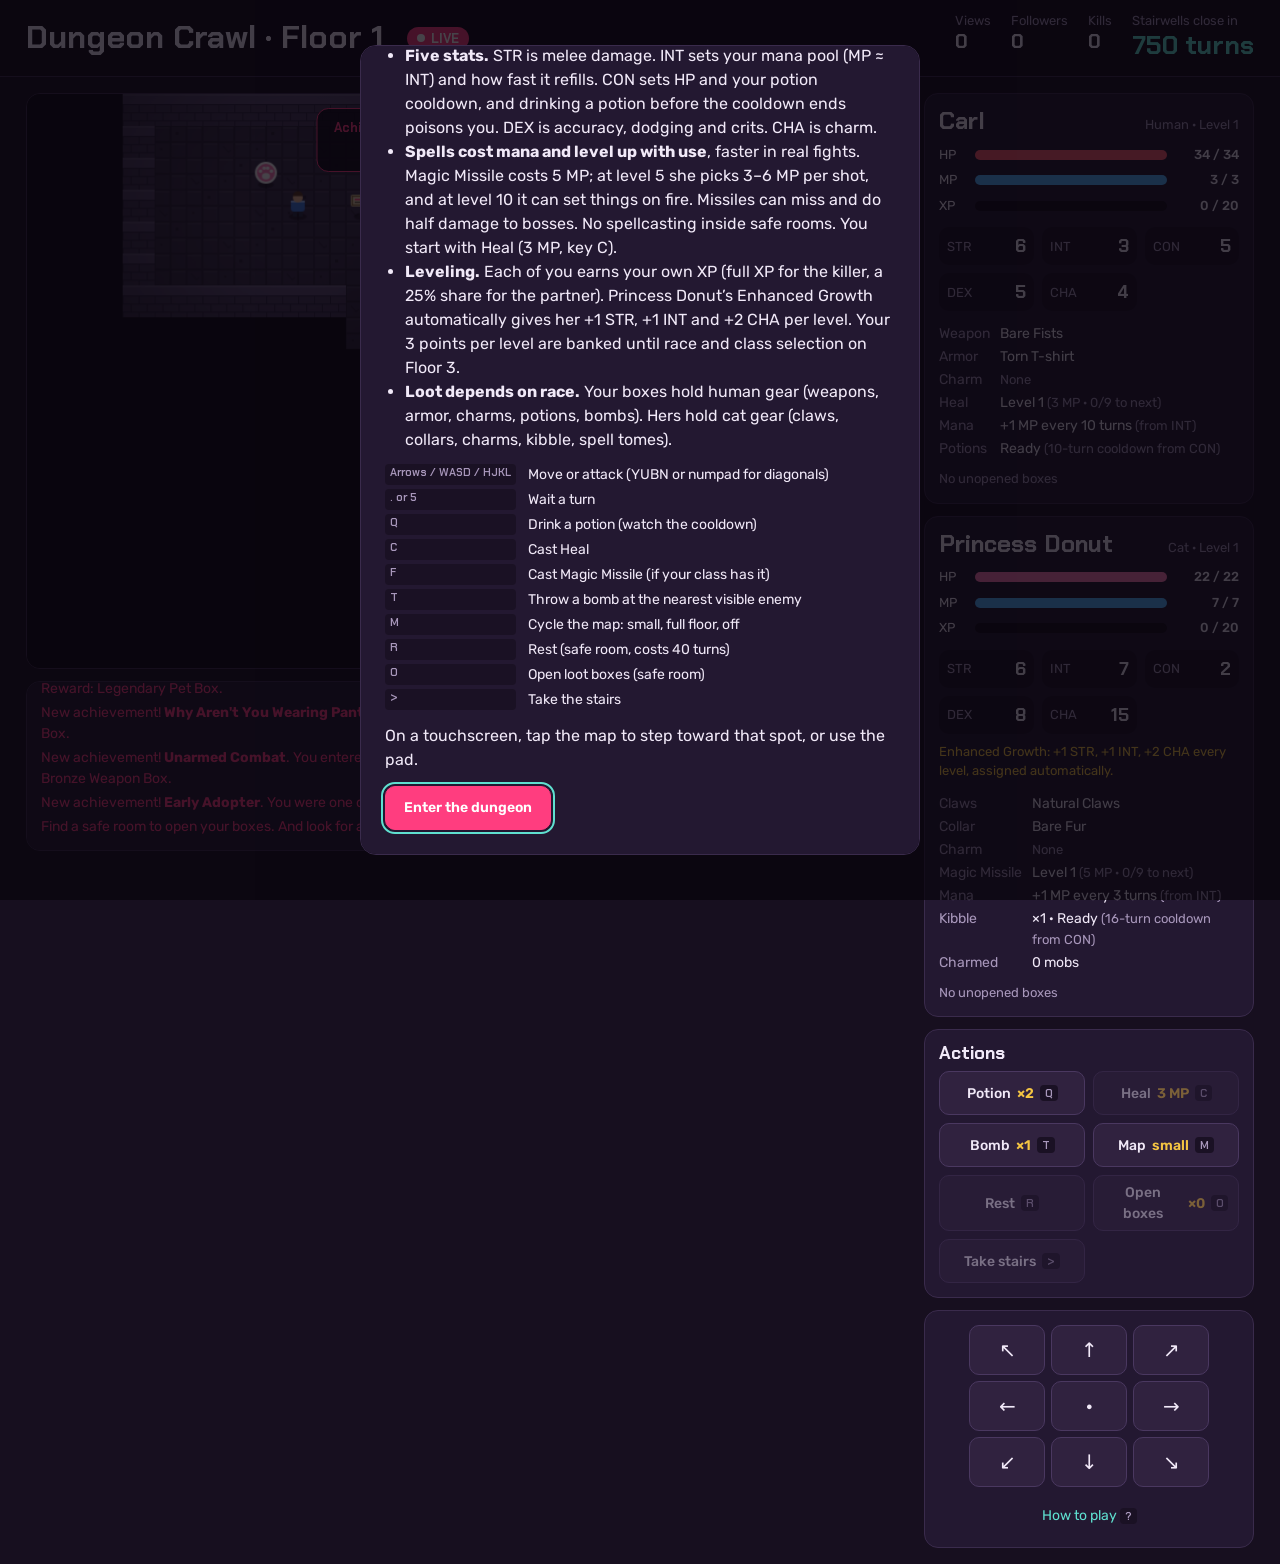
==== docs/index.html @ dbe3d98e "Dungeon crawl prototype" ====
<!DOCTYPE html>
<html lang="en">
<head>
<meta charset="utf-8">
<meta name="viewport" content="width=device-width,initial-scale=1">
<title>Dungeon Crawl Prototype</title>
<link rel="preconnect" href="https://fonts.googleapis.com">
<link href="https://fonts.googleapis.com/css2?family=Chakra+Petch:wght@500;700&family=Rubik:wght@400;500;600&display=swap" rel="stylesheet">
<style>
/* VOICE: a crude, cheerful death-game broadcast; snark up top, danger underneath
   IDEA: the screen is the show's live feed of one crawler's run
   PICTURE: the tiled dungeon map itself, torch-lit, filling the stage
   COLOUR and TYPE: deep plum stone, warm safe-room amber, cyan stairwells, hot-pink broadcast accent; Chakra Petch + Rubik
   LAYOUT: broadcast strip on top, map left with log beneath, crawler sheet right; stacks map, pad, sheet on narrow screens */
:root {
  color-scheme: dark;
  --bg: #170f1f;
  --panel: #231831;
  --line: #3a2b4c;
  --ink: #f1e9f8;
  --mute: #a897bb;
  --pink: #ff3d7f;
  --teal: #5fe0d0;
  --amber: #f5c542;
  --hp: #ff5a6e;
  --xp: #8f7bff;
  --mp: #4fb3ff;
}
:root[data-theme='light'],
:root[data-theme='dark'] {
  color-scheme: dark;
}
* {
  box-sizing: border-box;
  min-width: 0;
}
body {
  margin: 0;
  background: var(--bg);
  color: var(--ink);
  font:
    16px/1.5 Rubik,
    system-ui,
    sans-serif;
  overflow-x: clip;
}
h1,
h2,
h3 {
  font-family: 'Chakra Petch', Rubik, sans-serif;
  margin: 0;
  line-height: 1.05;
}
.top {
  display: flex;
  flex-wrap: wrap;
  align-items: center;
  gap: 12px 24px;
  padding: 14px max(2vw, 14px);
  background: #120a19;
  border-bottom: 1px solid var(--line);
}
.top h1 {
  font-size: clamp(22px, 3vw, 32px);
  font-weight: 700;
}
.live {
  display: inline-flex;
  align-items: center;
  gap: 6px;
  background: var(--pink);
  color: #fff;
  font: 700 13px 'Chakra Petch';
  padding: 3px 10px;
  border-radius: 99px;
}
.live::before {
  content: '';
  width: 8px;
  height: 8px;
  border-radius: 50%;
  background: #fff;
  animation: pulse 1.4s infinite;
}
@keyframes pulse {
  50% {
    opacity: 0.25;
  }
}
.chips {
  display: flex;
  flex-wrap: wrap;
  gap: 8px 20px;
  margin-left: auto;
  align-items: baseline;
}
.chip {
  display: flex;
  flex-direction: column;
  line-height: 1.1;
}
.chip span {
  font-size: 13px;
  color: var(--mute);
}
.chip b {
  font: 700 20px 'Chakra Petch';
  white-space: nowrap;
}
.chip.timer b {
  font-size: 26px;
  color: var(--teal);
}
.chip.timer.warn b {
  color: var(--hp);
}
.game {
  display: grid;
  grid-template-columns: minmax(0, 1fr) 330px;
  gap: 16px;
  padding: 16px max(2vw, 14px);
  max-width: 1440px;
  margin: 0 auto;
}
.stage {
  display: grid;
  gap: 12px;
  align-content: start;
}
.fig {
  position: relative;
  height: clamp(360px, 64vh, 760px);
  border-radius: 14px;
  overflow: hidden;
  border: 1px solid var(--line);
  background: #0d0912;
  touch-action: manipulation;
}
.fig canvas {
  position: absolute;
  inset: 0;
  width: 100%;
  height: 100%;
  cursor: pointer;
  -webkit-touch-callout: none;
  -webkit-user-select: none;
  user-select: none;
}
.fig.danger {
  box-shadow: 0 0 0 2px var(--hp) inset;
}
.toast {
  position: absolute;
  left: 50%;
  top: 14px;
  transform: translate(-50%, -20px);
  opacity: 0;
  pointer-events: none;
  background: rgba(18, 10, 25, 0.94);
  border: 1px solid var(--pink);
  border-radius: 12px;
  padding: 10px 16px;
  max-width: min(460px, 90%);
  text-align: center;
  transition: 0.35s;
}
.toast.show {
  opacity: 1;
  transform: translate(-50%, 0);
}
.toast small {
  display: block;
  color: var(--pink);
  font: 700 13px 'Chakra Petch';
}
.toast b {
  font: 700 18px 'Chakra Petch';
}
.tip {
  position: absolute;
  z-index: 3;
  width: min(300px, calc(100% - 16px));
  background: rgba(18, 10, 25, 0.96);
  border: 1px solid #5a4378;
  border-radius: 12px;
  padding: 12px 14px;
  pointer-events: none;
  box-shadow: 0 10px 30px rgba(0, 0, 0, 0.5);
  font-size: 14px;
}
.tip[hidden] {
  display: none;
}
.fig #mini[hidden] {
  display: none;
}
.fig #mini {
  position: absolute;
  inset: auto 10px 10px auto;
  z-index: 2;
  border: 1px solid #4a5a75;
  border-radius: 8px;
  cursor: pointer;
  background: #141821;
  box-shadow: 0 6px 20px rgba(0, 0, 0, 0.45);
  touch-action: manipulation;
}
.tip h4 {
  margin: 0;
  font: 700 18px 'Chakra Petch';
  color: var(--amber);
}
.tip h4.boss {
  color: var(--pink);
}
.tip .lvlline {
  font: 600 14px Rubik;
  margin-top: 2px;
}
.tip .role {
  font-size: 13px;
  color: #ffd0e2;
  margin-top: 3px;
}
.tip .meta {
  color: var(--mute);
  font-size: 13px;
  margin: 2px 0 8px;
}
.lt {
  font-size: 11px;
  font-weight: 600;
  padding: 1px 6px;
  border-radius: 99px;
  margin-left: 4px;
  white-space: nowrap;
}
.lt.hard {
  background: #ff5a6e;
  color: #200;
}
.lt.tough {
  background: #f5c542;
  color: #2a1a00;
}
.lt.easy {
  background: #3a2b4c;
  color: var(--mute);
}
.tip .tstats {
  display: grid;
  grid-template-columns: repeat(3, minmax(0, 1fr));
  gap: 4px 10px;
  margin-bottom: 8px;
}
.tip .tstats span {
  display: block;
  color: var(--mute);
  font-size: 12px;
}
.tip .tstats b {
  font: 700 15px 'Chakra Petch';
  white-space: nowrap;
}
.tip p {
  margin: 0 0 6px;
  font-style: italic;
  line-height: 1.4;
}
.tip .ttip {
  font-style: normal;
  color: var(--teal);
  margin: 0;
}
#log {
  height: 170px;
  overflow-y: auto;
  background: var(--panel);
  border: 1px solid var(--line);
  border-radius: 14px;
  padding: 10px 14px;
  font-size: 14px;
}
#log p {
  margin: 0 0 3px;
}
#log .ai {
  color: var(--pink);
}
#log .pet {
  color: #ffa5d0;
}
#log .guide {
  color: var(--teal);
}
#log .bad {
  color: #ff8a98;
}
#log .kill {
  color: var(--amber);
}
#log .dim {
  color: var(--mute);
}
.panel {
  display: flex;
  flex-direction: column;
  gap: 12px;
}
.card {
  background: var(--panel);
  border: 1px solid var(--line);
  border-radius: 14px;
  padding: 14px;
}
.row {
  display: flex;
  justify-content: space-between;
  align-items: baseline;
  gap: 8px;
  margin-bottom: 10px;
}
.card h2 {
  font-size: 24px;
}
.card h3 {
  font-size: 18px;
  margin-bottom: 8px;
}
.row h3 {
  margin: 0;
}
.lvl,
.tag {
  font-size: 13px;
  color: var(--mute);
}
.meter {
  display: grid;
  grid-template-columns: 28px minmax(0, 1fr) 64px;
  align-items: center;
  gap: 8px;
  font-size: 13px;
  margin: 6px 0;
}
.meter b {
  text-align: right;
  font-weight: 500;
  white-space: nowrap;
}
.bar {
  height: 10px;
  background: #120b18;
  border-radius: 6px;
  overflow: hidden;
}
.bar i {
  display: block;
  height: 100%;
  transition: width 0.25s;
}
.stats {
  display: grid;
  grid-template-columns: repeat(3, minmax(0, 1fr));
  gap: 8px;
  margin-top: 12px;
}
.stats div {
  background: #1a1124;
  border-radius: 10px;
  padding: 7px 8px;
  display: flex;
  align-items: center;
  gap: 4px;
  justify-content: space-between;
}
.status {
  font-size: 12px;
  font-weight: 600;
  padding: 1px 7px;
  border-radius: 99px;
  margin-left: 6px;
}
.status.psn {
  background: #9be15d;
  color: #132;
}
.status.ko {
  background: #ff5a6e;
  color: #200;
}
.stats.four {
  grid-template-columns: repeat(2, minmax(0, 1fr));
}
.stats span {
  font-size: 13px;
  color: var(--mute);
}
.stats small {
  color: var(--teal);
  font-size: 12px;
}
.stats b {
  font: 700 18px 'Chakra Petch';
}
.plus {
  width: 28px;
  height: 28px;
  border-radius: 8px;
  border: 0;
  background: var(--amber);
  color: #2a1a00;
  font-weight: 700;
  cursor: pointer;
}
.plus[hidden] {
  display: none;
}
.pts {
  margin: 8px 0 0;
  font-size: 13px;
  color: var(--amber);
  min-height: 0;
}
.pts:empty {
  display: none;
}
.gear {
  display: grid;
  grid-template-columns: auto minmax(0, 1fr);
  gap: 2px 10px;
  margin: 12px 0 0;
  font-size: 14px;
}
.gear dt {
  color: var(--mute);
}
.gear dd {
  margin: 0;
}
.acts {
  display: grid;
  grid-template-columns: 1fr 1fr;
  gap: 8px;
}
button {
  font: inherit;
  color: inherit;
}
.acts button,
.pad button,
.mbtn {
  min-height: 44px;
  border-radius: 10px;
  border: 1px solid #4a3860;
  background: #30223f;
  cursor: pointer;
  font-weight: 500;
  font-size: 14px;
  padding: 6px 10px;
  display: flex;
  align-items: center;
  justify-content: center;
  gap: 6px;
  text-align: center;
}
.acts button:hover:not(:disabled),
.pad button:hover {
  background: #3d2c50;
}
.acts button:disabled {
  opacity: 0.42;
  cursor: default;
}
.acts button[hidden] {
  display: none;
}
.acts em {
  font-style: normal;
  color: var(--amber);
  font-weight: 600;
}
kbd {
  font: 600 11px 'Chakra Petch';
  background: #1a1124;
  border-radius: 4px;
  padding: 1px 5px;
  color: var(--mute);
}
button:focus-visible {
  outline: 2px solid var(--teal);
  outline-offset: 2px;
}
.boxes {
  display: flex;
  flex-wrap: wrap;
  gap: 6px;
  margin-top: 10px;
}
.boxes span {
  font-size: 13px;
  padding: 2px 9px;
  border-radius: 99px;
  color: #1a0f00;
  font-weight: 600;
}
.boxes .none {
  color: var(--mute);
  background: none;
  padding: 0;
  font-weight: 400;
}
.pad {
  display: grid;
  grid-template-columns: repeat(3, minmax(0, 1fr));
  gap: 6px;
  max-width: 240px;
  margin: 0 auto;
}
.pad button {
  font-size: 20px;
  min-height: 50px;
}
.linkbtn {
  display: block;
  margin: 10px auto 0;
  background: none;
  border: 0;
  color: var(--teal);
  cursor: pointer;
  min-height: 36px;
  font-size: 14px;
}
.modal {
  position: fixed;
  inset: 0;
  background: rgba(8, 4, 12, 0.75);
  display: grid;
  place-items: center;
  padding: 16px;
  z-index: 10;
}
.modal[hidden] {
  display: none;
}
.mcard {
  background: var(--panel);
  border: 1px solid var(--line);
  border-radius: 16px;
  padding: 24px;
  max-width: 560px;
  width: 100%;
  max-height: 90vh;
  overflow-y: auto;
}
.mcard h2 {
  font-size: clamp(26px, 4vw, 36px);
  margin-bottom: 10px;
  text-wrap: balance;
}
.mcard p {
  margin: 0 0 10px;
}
.mcard ul {
  margin: 0 0 12px;
  padding-left: 20px;
}
.mcard .sub {
  color: var(--pink);
  font: 700 14px 'Chakra Petch';
  margin-bottom: 4px;
}
.keys {
  display: grid;
  grid-template-columns: auto minmax(0, 1fr);
  gap: 4px 12px;
  font-size: 14px;
  margin: 8px 0 14px;
}
.mbtns {
  display: flex;
  gap: 10px;
  flex-wrap: wrap;
  margin-top: 14px;
}
.vs {
  display: flex;
  flex-wrap: wrap;
  align-items: center;
  gap: 8px;
  margin: 10px 0;
}
.vs em {
  font: 700 20px 'Chakra Petch';
  color: var(--pink);
  font-style: normal;
  padding: 0 4px;
}
.pcard {
  background: #1a1124;
  border: 1px solid var(--line);
  border-radius: 10px;
  padding: 8px 12px;
  display: flex;
  flex-direction: column;
  min-width: 110px;
}
.pcard span {
  font-size: 13px;
  color: var(--mute);
}
.pcard.boss {
  border-color: var(--pink);
}
.pcard.boss b {
  color: var(--pink);
}
.aidesc {
  font-style: italic;
  border-left: 3px solid var(--pink);
  padding-left: 10px;
}
.stars {
  font-size: 16px;
  letter-spacing: 1px;
}
.stars i {
  font-style: normal;
}
.mcard.wide {
  max-width: 780px;
}
.opts {
  display: grid;
  grid-template-columns: repeat(auto-fill, minmax(220px, 1fr));
  gap: 10px;
  margin: 14px 0 4px;
}
.opt {
  display: flex;
  flex-direction: column;
  gap: 4px;
  text-align: left;
  background: #1a1124;
  border: 1px solid var(--line);
  border-radius: 12px;
  padding: 12px 14px;
  cursor: pointer;
  min-height: 44px;
}
.opt:hover:not(:disabled),
.opt:focus-visible {
  border-color: var(--pink);
}
.opt:disabled {
  opacity: 0.45;
  cursor: not-allowed;
}
.opt b {
  font: 700 17px 'Chakra Petch';
}
.opt .osub {
  font-size: 12px;
  color: var(--teal);
}
.opt .d {
  font-size: 14px;
  line-height: 1.4;
}
.opt em {
  font-size: 12px;
  color: var(--amber);
  font-style: normal;
}
.mbtn.primary {
  background: var(--pink);
  border-color: var(--pink);
  color: #fff;
  font-weight: 600;
  padding: 8px 18px;
}
@media (max-width: 900px) {
  .game {
    grid-template-columns: minmax(0, 1fr);
  }
  .padcard {
    order: -1;
  }
  .fig {
    height: clamp(320px, 58vh, 600px);
  }
  #log {
    height: 130px;
  }
}
@media (prefers-reduced-motion: reduce) {
  .live::before {
    animation: none;
  }
  .toast,
  .bar i {
    transition: none;
  }
}

</style>
</head>
<body>
<header class="top">
  <h1 id="title">Dungeon Crawl · Floor 1</h1>
  <span class="live">LIVE</span>
  <div class="chips">
    <div class="chip"><span>Views</span><b id="views">0</b></div>
    <div class="chip"><span>Followers</span><b id="fols">0</b></div>
    <div class="chip"><span>Kills</span><b id="kills">0</b></div>
    <div class="chip timer" id="timerChip"><span>Stairwells close in</span><b id="timer">0 turns</b></div>
  </div>
</header>

<main class="game">
  <section class="stage">
    <div class="fig" id="fig"><canvas id="cv" aria-label="Dungeon map"></canvas><div class="toast" id="toast"></div><div class="tip" id="tip" hidden></div><canvas id="mini" aria-label="Minimap. Click to expand." title="Minimap (M to expand)"></canvas></div>
    <div id="log" aria-live="polite"></div>
  </section>

  <aside class="panel">
    <div class="card">
      <div class="row"><h2 id="hName">Carl</h2><span class="lvl" id="hLvl">Level 1</span></div>
      <div class="meter"><span>HP</span><div class="bar"><i id="hpBar" style="background:var(--hp)"></i></div><b id="hpTxt"></b></div>
      <div class="meter"><span>MP</span><div class="bar"><i id="hmpBar" style="background:var(--mp)"></i></div><b id="hmpTxt"></b></div>
      <div class="meter"><span>XP</span><div class="bar"><i id="xpBar" style="background:var(--xp)"></i></div><b id="xpTxt"></b></div>
      <div class="stats" id="hStats"></div>
      <p class="pts" id="pts"></p>
      <dl class="gear" id="hGear"></dl>
      <div class="boxes" id="hBoxes"></div>
    </div>

    <div class="card">
      <div class="row"><h2 id="pName">Companion</h2><span class="lvl" id="pLvl"></span></div>
      <div class="meter"><span>HP</span><div class="bar"><i id="pBar" style="background:#ff7ab6"></i></div><b id="pTxt"></b></div>
      <div class="meter"><span>MP</span><div class="bar"><i id="pmpBar" style="background:var(--mp)"></i></div><b id="pmpTxt"></b></div>
      <div class="meter"><span>XP</span><div class="bar"><i id="pxBar" style="background:var(--xp)"></i></div><b id="pxTxt"></b></div>
      <div class="stats" id="pStats"></div>
      <p class="pts" id="pPts"></p>
      <dl class="gear" id="pGear"></dl>
      <div class="boxes" id="pBoxes"></div>
    </div>

    <div class="card">
      <h3>Actions</h3>
      <div class="acts">
        <button data-act="quaff">Potion <em id="cPot"></em><kbd>Q</kbd></button>
        <button data-act="heal">Heal <em id="cHeal"></em><kbd>C</kbd></button>
        <button data-act="missile" id="bMis" hidden>Missile <em id="cMis"></em><kbd>F</kbd></button>
        <button data-act="bomb">Bomb <em id="cBomb"></em><kbd>T</kbd></button>
        <button data-act="map">Map <em id="cMap">small</em><kbd>M</kbd></button>
        <button data-act="rest">Rest<kbd>R</kbd></button>
        <button data-act="open">Open boxes <em id="cBox"></em><kbd>O</kbd></button>
        <button data-act="descend">Take stairs<kbd>&gt;</kbd></button>
      </div>
    </div>

    <div class="card padcard">
      <div class="pad" id="pad">
        <button data-dir="-1,-1" aria-label="Move up-left">↖</button><button data-dir="0,-1" aria-label="Move up">↑</button><button data-dir="1,-1" aria-label="Move up-right">↗</button>
        <button data-dir="-1,0" aria-label="Move left">←</button><button data-dir="0,0" aria-label="Wait a turn">·</button><button data-dir="1,0" aria-label="Move right">→</button>
        <button data-dir="-1,1" aria-label="Move down-left">↙</button><button data-dir="0,1" aria-label="Move down">↓</button><button data-dir="1,1" aria-label="Move down-right">↘</button>
      </div>
      <button class="linkbtn" data-act="help">How to play <kbd>?</kbd></button>
    </div>
  </aside>
</main>

<div class="modal" id="modal" hidden><div class="mcard" id="mcard" role="dialog" aria-modal="true"></div></div>

<script>
{
/*
 * Dungeon Crawl: a turn-based roguelike prototype based on Matt Dinniman's "Dungeon Crawler Carl".
 * Private fan project. All art is original and drawn in code.
 *
 * HOW THE GAME IS ORGANIZED
 *   Config & data ........ names, monster families (FAM), bosses, loot tables, box tiers, achievements (ACH),
 *                          races (RACES) and classes (CLASSES). Most rules live here as data, not code.
 *   Sprites .............. every tile/monster/item is drawn once into a 32x32 offscreen canvas (SPR).
 *   State ................ one global object G holds the whole run: floor map, monsters, items, both crawlers.
 *                          G.player is Carl, G.pet is Princess Donut (a full crawler with her own stats).
 *   Floor generation ..... newFloor(): rooms + corridors, safe room, stairwells, boss lairs, monsters, items.
 *   Turn loop ............ a player action (move/attack/spell/bomb) ends with endTurn(), which runs Donut's AI
 *                          (petAct), every monster (mobsAct -> mobTurn), status ticks, the floor timer, FOV and UI.
 *   Combat ............... playerAttack, mobAttack, mobHitMob (monster vs monster), blast, fireMissile, kill().
 *   Monster AI ........... pickTarget chooses a crawler or an enemy faction mob; roles (bomber, support, janitor,
 *                          vacuum, spitter...) change behavior. Neutral mobs ignore crawlers until provoked.
 *   Rewards .............. award() grants achievements and typed/tiered loot boxes; rollBox/applyLoot open them.
 *   UI ................... ui() refreshes the side panels; draw() paints the map each animation frame (only when
 *                          something changed); drawMini() paints the minimap; modal()/selModal() show dialogs.
 *
 * CONVENTIONS
 *   Coordinates are tile units. cheb() is Chebyshev distance (diagonal moves cost 1).
 *   A "crawler" is Carl or Donut; a "mob" is any monster. Stat lookups go through st() so charms and caps apply;
 *   class/race bonuses go through fxv(c, key).
 */

// =====================================================================================================
// CONFIG & DATA
// =====================================================================================================
const NAMES = { hero: 'Carl', pet: 'Princess Donut', guide: 'Mordecai' };
const T = 32,
  WALL = 0,
  FLOOR = 1,
  SAFE = 2,
  STAIRS = 3;
const DIRS = [
  [-1, -1],
  [0, -1],
  [1, -1],
  [-1, 0],
  [1, 0],
  [-1, 1],
  [0, 1],
  [1, 1],
];
const R = (a, b) => a + Math.floor(Math.random() * (b - a + 1));
const pick = a => a[Math.floor(Math.random() * a.length)];
const cheb = (a, b) => Math.max(Math.abs(a.x - b.x), Math.abs(a.y - b.y));
const cap = s => s[0].toUpperCase() + s.slice(1);
const fmt = n => (n >= 1e6 ? (n / 1e6).toFixed(1) + 'M' : n >= 1e4 ? (n / 1e3).toFixed(1) + 'K' : String(n));
// Element lookup. Static '#id' elements are cached because ui() touches dozens of them every turn.
const domCache = {};
const $ = s => (/^#[\w-]+$/.test(s) ? (domCache[s] ??= document.querySelector(s)) : document.querySelector(s));
// Only touch the DOM when the markup actually changed (keeps focus and avoids layout work).
const setHTML = (el, html) => {
  if (el._html !== html) {
    el._html = html;
    el.innerHTML = html;
  }
};
const reduced = matchMedia('(prefers-reduced-motion: reduce)').matches;
if (!CanvasRenderingContext2D.prototype.roundRect)
  CanvasRenderingContext2D.prototype.roundRect = function (x, y, w, h) {
    this.rect(x, y, w, h);
  };

// Monster families ("races"). Each family has 1-4 types; a type's `lvl` is its base level on Floor 1,
// and its ROLE changes how it fights (see mobTurn). Actual level = base + 2 per floor below the first.
const ROLES = {
  lunch: 'Boss: heavy melee, and every few turns she flings a tray of poisonous mystery meat from up to 4 tiles.',
  slam: 'Boss: crushing melee, and its spin cycle hits every crawler standing next to it.',
  melee: 'Melee brawler.',
  janitor:
    'Janitor: eats corpses and grows a level each time. The dungeon sends more when bodies pile up. Its bite can poison.',
  bomber: 'Ranged bomber: lobs bombs from up to 5 tiles. The blast hits everything nearby, its own friends included.',
  support: 'Support caster: Anguish Magic gives a nearby ally +50% damage. Keeps its distance.',
  leader: 'Clan leader: goblins near it get +1 armor.',
  hybrid: 'Hybrid: strong in melee and casts a hex from up to 4 tiles.',
  fireball: 'Ranged caster: hurls fireballs with a 3×3 blast from up to 6 tiles and keeps its distance.',
  vamp: 'Blood drinker: heals itself for half the damage it deals.',
  vacuum: 'Loot vacuum: sucks up items from the floor. Kill it to get them back.',
  spitter: 'Ranged spitter: hocks a disgusting wad from up to 3 tiles.',
};
// Factions: these families attack each other on sight (the goblin–llama turf war on Floor 1)
const FFOES = { goblin: ['llama'], llama: ['goblin'] };
// Roles that keep their distance and fall back when approached.
const KITERS = { bomber: 1, support: 1, fireball: 1 };
const FAM = {
  rat: {
    name: 'Rat-kin',
    w: 3,
    draw: 'rat',
    types: [
      {
        name: 'Rat',
        lvl: 1,
        hp: 6,
        lo: 1,
        hi: 3,
        arm: 0,
        dodge: 12,
        xp: 4,
        col: '#7b7486',
        sc: 0.8,
        role: 'janitor',
        desc: 'A screeching, gore-stuffed rat that serves as this floor’s cleanup crew. It eats the dead and gets bigger with every corpse. Out of corpses? It will settle for you.',
        tip: 'Kill rats before they reach the bodies, or you will be fighting a much larger rat later.',
      },
      {
        name: 'Rat Brute',
        lvl: 4,
        hp: 20,
        lo: 3,
        hi: 6,
        arm: 1,
        dodge: 4,
        xp: 15,
        col: '#8a5444',
        sc: 1.02,
        draw: 'ratkin',
        acc: 'brute',
        role: 'melee',
        desc: 'A five-foot rat-kin built like it skipped every day except arm day. Not much going on upstairs, which it considers a feature.',
        tip: 'Pure muscle and some armor. Let it come to you and keep your HP up.',
      },
      {
        name: 'Rat Hooligan',
        lvl: 5,
        hp: 16,
        lo: 2,
        hi: 5,
        arm: 0,
        dodge: 15,
        xp: 18,
        col: '#6d6a7a',
        sc: 1,
        draw: 'ratkin',
        acc: 'hood',
        role: 'hybrid',
        range: 4,
        cdMax: 4,
        desc: 'The rat-kin middle child: decently strong, decently magical, and fully obnoxious. Wears a hoodie indoors and throws hexes to keep you guessing.',
        tip: 'Closing the distance stops the hexes, but not the punches.',
      },
      {
        name: 'Rat Shaman',
        lvl: 7,
        hp: 14,
        lo: 4,
        hi: 7,
        arm: 0,
        dodge: 10,
        xp: 26,
        col: '#5a5068',
        sc: 1,
        draw: 'ratkin',
        acc: 'robe',
        robe: '#a83228',
        role: 'fireball',
        range: 6,
        cdMax: 4,
        desc: 'A robed rat-kin that made fire its entire personality. Stand in a clump with your friends and it will reward you with a fireball.',
        tip: 'Spread out, then rush it. It is fragile up close.',
      },
    ],
  },
  goblin: {
    name: 'Goblin',
    w: 3,
    draw: 'goblin',
    faction: 'goblin',
    types: [
      {
        name: 'Trash Goblin',
        lvl: 2,
        hp: 11,
        lo: 2,
        hi: 4,
        arm: 0,
        dodge: 5,
        xp: 8,
        col: '#7cbf4a',
        rag: '#6b4a2b',
        sc: 0.9,
        role: 'melee',
        desc: 'A small, green, deeply unwashed goblin waving a stick with a pineapple jammed on the end. It used to scavenge garbage. Now it scavenges crawlers.',
        tip: 'Kill one and the rest of the clan comes running.',
      },
      {
        name: 'Goblin Bomb Bard',
        lvl: 4,
        hp: 12,
        lo: 3,
        hi: 6,
        arm: 0,
        dodge: 8,
        xp: 16,
        col: '#76b84a',
        rag: '#5a4a3a',
        sc: 0.95,
        acc: 'spikes',
        role: 'bomber',
        range: 5,
        cdMax: 3,
        desc: 'A goblin whose spiked helmet sprays sparks, so it can light a fuse just by holding a bomb over its head. Its eyebrows have been gone for years. It does not miss them.',
        tip: 'Its bombs hit other monsters too. Fight it next to its friends.',
      },
      {
        name: 'Goblin Shamanka',
        lvl: 6,
        hp: 15,
        lo: 2,
        hi: 4,
        arm: 0,
        dodge: 10,
        xp: 22,
        col: '#6aa840',
        rag: '#4b2a6b',
        sc: 1.05,
        acc: 'robe',
        role: 'support',
        range: 5,
        cdMax: 4,
        desc: 'Second-in-command of the goblin clan and a graduate of a university whose admissions process you do not want to hear about. Practices Anguish Magic, which makes everyone else’s attacks hurt more.',
        tip: 'Priority target. Every turn it lives, something else hits harder.',
      },
      {
        name: 'Goblin War Chieftain',
        lvl: 8,
        hp: 36,
        lo: 5,
        hi: 9,
        arm: 2,
        dodge: 6,
        xp: 36,
        col: '#3f7f3a',
        rag: '#8a1f2e',
        sc: 1.15,
        crown: 1,
        role: 'leader',
        desc: 'Leader of the local clan. Wears a crown, carries a grudge, and makes every goblin near it fight harder just by glaring.',
        tip: 'Thin out its escort first, or bomb the whole group.',
      },
    ],
  },
  bat: {
    name: 'Bat',
    w: 2,
    draw: 'bat',
    erratic: 1,
    types: [
      {
        name: 'Cave Bat',
        lvl: 1,
        hp: 5,
        lo: 1,
        hi: 2,
        arm: 0,
        dodge: 25,
        xp: 3,
        col: '#6a4590',
        sc: 0.9,
        role: 'melee',
        desc: 'A leathery, shrieking nuisance that flies in no particular direction, on purpose. Its echolocation has filed you under “snack.”',
        tip: 'Hard to hit and flaps around at random. Let the cat handle it.',
      },
      {
        name: 'Vampire Bat',
        lvl: 4,
        hp: 12,
        lo: 2,
        hi: 5,
        arm: 0,
        dodge: 30,
        xp: 12,
        col: '#8a1f3a',
        sc: 1.05,
        role: 'vamp',
        desc: 'A bat that skipped fruit entirely and went straight to blood. It is very excited to meet you, specifically your neck.',
        tip: 'It heals as it bites. Burst it down fast; Magic Missile helps.',
      },
    ],
  },
  bot: {
    name: 'Robot',
    w: 1,
    draw: 'bot',
    neutral: 1,
    types: [
      {
        name: 'Feral Vacuum Bot',
        lvl: 3,
        hp: 14,
        lo: 2,
        hi: 5,
        arm: 1,
        dodge: 0,
        xp: 10,
        col: '#4a5060',
        sc: 1,
        role: 'vacuum',
        desc: 'A robot floor cleaner that gained sentience and a hoarding problem. It sucks up anything left on the floor, including the potion you were about to grab.',
        tip: 'Armored. Whatever it has vacuumed up spills out when it dies. It ignores you unless you start something.',
      },
    ],
  },
  llama: {
    name: 'Llama',
    w: 2,
    draw: 'llama',
    faction: 'llama',
    neutral: 1,
    types: [
      {
        name: 'Bad Llama',
        lvl: 3,
        hp: 14,
        lo: 2,
        hi: 5,
        arm: 0,
        dodge: 8,
        xp: 11,
        col: '#d8c7a8',
        sc: 0.95,
        role: 'spitter',
        range: 3,
        cdMax: 3,
        desc: 'A llama in a tracksuit and a gold chain, running a dubious pharmaceutical operation out of a dead-end corridor. It is locked in a turf war with the goblins. Mind your business and it will mind its own.',
        tip: 'Neutral until you start something. Let it fight the goblins for you.',
      },
      {
        name: 'Bad Llama Enforcer',
        lvl: 6,
        hp: 28,
        lo: 4,
        hi: 8,
        arm: 1,
        dodge: 6,
        xp: 22,
        col: '#8b6f4e',
        sc: 1.1,
        acc: 'shades',
        role: 'spitter',
        range: 3,
        cdMax: 3,
        desc: 'The muscle of the llama operation: bigger, meaner, and wearing sunglasses indoors. It spits with professional accuracy.',
        tip: 'Also neutral. Provoke one and its whole crew remembers your face.',
      },
    ],
  },
};
const mobLevel = (base, f) => base + (f - 1) * 2;
// Build a live monster from a type template at a given level. Extra levels above the type's base level
// add ~20% HP, +1 attack per 2 levels and +1 armor per 4. Neutral families start non-hostile.
function mkMob(tpl, lvl, pos) {
  const k = lvl - tpl.lvl;
  const hp = Math.round(tpl.hp * (1 + 0.2 * k));
  return {
    ...tpl,
    level: lvl,
    hp,
    maxhp: hp,
    lo: tpl.lo + Math.floor(k / 2),
    hi: tpl.hi + Math.floor(k / 2),
    arm: tpl.arm + Math.floor(k / 4),
    xp: Math.round(tpl.xp * (1 + 0.25 * k)),
    x: pos.x,
    y: pos.y,
    awake: false,
    hostile: !tpl.neutral,
  };
}
// which types can show up on a floor, weighted toward the weaker ones
const typeObj = (fk, i) => {
  const F = FAM[fk],
    t = F.types[i];
  return {
    ...t,
    fam: fk,
    famName: F.name,
    rank: i + 1,
    ranks: F.types.length,
    spr: fk + '_' + i,
    erratic: F.erratic,
    faction: F.faction,
    neutral: !!F.neutral,
    cd: 0,
    anguish: 0,
    eaten: 0,
    loot: [],
  };
};
// Weighted list of monster types allowed on floor f: higher-rank types unlock deeper and stay rarer.
function spawnPool(f) {
  const cap = 2 + f * 2,
    pool = [];
  for (const fk in FAM) {
    const F = FAM[fk];
    F.types.forEach((t, i) => {
      if (t.lvl > cap) return;
      const w = F.w * (10 / (1 + i * 2.5)) * (1 + 0.4 * (f - 1) * i);
      pool.push([w, typeObj(fk, i)]);
    });
  }
  return pool;
}
// Pick from a [weight, value] list.
function pickW(pool) {
  let r = Math.random() * pool.reduce((a, [w]) => a + w, 0);
  for (const [w, v] of pool) if ((r -= w) <= 0) return v;
  return pool[0][1];
}
// Bosses: one Neighborhood Boss and one (optional, much tougher) Borough Boss per floor, each in a lair.
const BOSS = {
  name: 'Madame Gristle',
  lvl: 6,
  famName: 'Neighborhood Boss',
  tier: 'Neighborhood',
  hp: 46,
  lo: 4,
  hi: 8,
  arm: 2,
  dodge: 5,
  xp: 60,
  spr: 'boss',
  boss: 1,
  role: 'lunch',
  range: 4,
  cdMax: 5,
  cd: 0,
  desc: 'The dungeon’s former lunch lady, promoted to Neighborhood Boss after her predecessor was served as the daily special. She wields a ladle with alarming confidence, flings trays of questionable meat, and has never once given anyone a second helping.',
  tip: 'Hits hard and her mystery meat is poisonous. Soften her up with bombs and Magic Missiles first.',
};
const BOROUGH = {
  name: 'The Laundromat Leviathan',
  lvl: 10,
  famName: 'Borough Boss',
  tier: 'Borough',
  hp: 80,
  lo: 6,
  hi: 11,
  arm: 3,
  dodge: 0,
  xp: 150,
  spr: 'washer',
  boss: 1,
  role: 'slam',
  cdMax: 4,
  cd: 0,
  desc: 'A coin-operated washing machine that ate its last customer and kept going. It has a porthole for a face, teeth where the lint trap should be, and a spin cycle that rattles everything standing next to it. It guards a stairwell, and it takes quarters.',
  tip: 'Optional, and built for a bigger party than yours. Its spin cycle hits everyone next to it, so don’t both crowd it.',
};
const BOROUGH_ALT = [
  [
    'The Escalator Hydra',
    'A shopping-mall escalator that grew three more heads and an appetite. It only goes down, and so will you.',
  ],
  ['Mattress King Montgomery', 'He promised the lowest prices in the borough. He did not mention the teeth.'],
  ['The Parking Garage Abbess', 'She has a ticket for you. It is validated in blood.'],
];
// Race-specific loot. weapon/armor values are +attack/+armor; charm values are stat bonuses.
// Race-keyed loot tables (the wiki: drops are keyed to race, not class). Each gear slot has six quality
// levels; index 5 only comes from Legendary/Celestial-grade rolls. `cons` lists the consumables a box can hold.
const LOOT = {
  human: {
    weapon: [
      ['Spiked Knuckle-Duster', 2],
      ['Rusty Machete', 3],
      ['Enchanted Tire Iron', 4],
      ['Bloodthirsty Frying Pan', 6],
      ['Vorpal Rebar', 8],
      ['Fist of the Final Encore', 11],
    ],
    armor: [
      ['Studded Leather Jacket', 1],
      ['Hockey Pads', 2],
      ['Riot Vest', 3],
      ['Bathrobe of Warding', 4],
      ['Mall-Cop Plate', 6],
      ['Unbothered Leather Jacket of the Apocalypse', 9],
    ],
    charm: [
      ['Lucky Bottle Cap', { crit: 4, cha: 1 }],
      ['Charm of the Iron Gut', { hp: 8 }],
      ['Ring of Quick Hands', { dex: 2 }],
      ['Brass Knuckle Charm', { str: 2, crit: 3 }],
      ['Amulet of Second Wind', { hp: 16, con: 1 }],
      ['Celestial Signet of Stubbornness', { str: 3, dex: 3, con: 3, hp: 20 }],
    ],
    cons: ['potion', 'potion', 'bomb', 'bomb', 'potion'],
  },
  cat: {
    weapon: [
      ['Sharpened Claw Caps', 2],
      ['Gilded Claw Caps', 3],
      ['Claws of Rending', 4],
      ['Obsidian Talons', 6],
      ['Claws of the Final Swat', 8],
      ['Claws of the Cosmic Swat', 11],
    ],
    armor: [
      ['Rhinestone Collar', 1],
      ['Studded Show Collar', 2],
      ['Collar of Warding', 3],
      ['Bejeweled Battle Harness', 4],
      ['Regal Mithril Collar', 6],
      ['Celestial Diamond Collar', 9],
    ],
    charm: [
      ['Catnip Charm', { int: 1 }],
      ['Pendant of the Pampered', { hp: 8 }],
      ['Glitter Charm of Focus', { mp: 4 }],
      ['Velvet Ribbon of Fury', { str: 2, int: 1 }],
      ['Starlight Bell', { int: 3, mp: 4, cha: 2 }],
      ['Tiara of Absolute Adoration', { int: 4, cha: 6, mp: 8 }],
    ],
    cons: ['kibble', 'kibble', 'kibble', 'tome'],
  },
};
const SLOTN = {
  human: { weapon: 'Weapon', armor: 'Armor', charm: 'Charm' },
  cat: { weapon: 'Claws', armor: 'Collar', charm: 'Charm' },
};
const CONSN = {
  potion: 'Healing potion',
  bomb: 'Bomb',
  kibble: 'Kibble of Mending (she eats it automatically when hurt)',
  tome: 'Tome of Arcane Sass (+1 INT, read on the spot)',
};
const STATN = {
  str: 'STR',
  dex: 'DEX',
  con: 'CON',
  int: 'INT',
  cha: 'CHA',
  hp: 'max HP',
  mp: 'max MP',
  crit: '% crit',
};
// Invented alien patrons who send Benefactor Boxes.
const SPONSORS = [
  'Glorp Synergy Holdings',
  'The Krell Luminous Collective',
  "Uncle Vexx's Discount Moons",
  'Shimmering Abyss Media',
];
const TIERS = ['bronze', 'silver', 'gold', 'platinum', 'legendary', 'celestial'];
const TIERC = {
  bronze: '#cd7f32',
  silver: '#c3cad6',
  gold: '#f5c542',
  platinum: '#9fd8e8',
  legendary: '#ff8c1a',
  celestial: '#c77dff',
};
const TIER_ORDER = Object.fromEntries(TIERS.map((t, i) => [t, i]));
const TB = { bronze: -1, silver: 0, gold: 1, platinum: 2, legendary: 3, celestial: 4 }; // gear-quality boost per tier
const boxTier = b => b.split('|')[0],
  boxType = b => b.split('|')[1] || '',
  boxLabel = b => `${cap(boxTier(b))}${boxType(b) ? ' ' + boxType(b) : ''} Box`;
// [name, text, box tier ('none' = no box), owner, box type]. Most names and rewards follow the wiki's Floor 1 list.
const ACH = {
  crazy_cat: ['Crazy Cat Lady', 'You entered the dungeon with a cat.', 'bronze', 'hero', 'Pet'],
  trailblazer: [
    'Trailblazing Crazy Cat Lady',
    'You were the first crawler to enter the dungeon with a cat. Somebody had to be.',
    'legendary',
    'hero',
    'Pet',
  ],
  no_pants: [
    "Why Aren't You Wearing Pants?",
    'You entered the dungeon without pants. Bold. Breezy.',
    'gold',
    'hero',
    'Apparel',
  ],
  unarmed: [
    'Unarmed Combat',
    'You entered the dungeon without a weapon. Your fists are the weapon. For now.',
    'bronze',
    'hero',
    'Weapon',
  ],
  early: [
    'Early Adopter',
    'You were one of the first 5,000 crawlers through the door.',
    'silver',
    'hero',
    'Adventurer',
  ],
  sign: [
    "You've Discovered and Read an Official Dungeon Sign",
    'Your heads-up display and minimap have been upgraded: creatures, corpses and the full-floor map are now available.',
    'none',
    'hero',
  ],
  dmg_first: ["You've Inflicted Damage on a Mob", 'It hurt them more than it hurt you. Probably.', 'none', 'hero'],
  first_blood: [
    "You've Killed a Mob!",
    'Congratulations, murderer. You can now earn experience points.',
    'none',
    'hero',
  ],
  higher: [
    "You've Killed a Mob a Higher Level than Yourself!",
    'Punching up. The audience loves an underdog.',
    'bronze',
    'hero',
    'Adventurer',
  ],
  bare_hands: [
    "You've Killed an Armed Mob with Your Bare Hands!",
    'It had a weapon. You had knuckles. The knuckles won.',
    'bronze',
    'hero',
    'Weapon',
  ],
  boom: ['Boom!', 'You caused your first explosion. It will not be your last.', 'silver', 'hero', 'Goblin'],
  boom10: [
    'Demolitions Enthusiast',
    'More than 10 mobs killed with explosives. The goblins are taking notes.',
    'silver',
    'hero',
    'Goblin',
  ],
  crowd: ['Crowd Control', 'Four or more mobs killed by a single attack.', 'gold', 'hero', 'Crowd Control'],
  level2: ['Level-Up, Baby!', 'You reached level 2. The bar was low, and you cleared it.', 'none', 'hero'],
  loot_wear: ['Loot!', 'You are wearing something you found in the dungeon. Fashion is a journey.', 'none', 'hero'],
  magic_gear: ['Oooh, Magic', 'You equipped magical gear for the first time.', 'bronze', 'hero', 'Adventurer'],
  stairs: ['You Found Stairs!', 'A stairwell to the next floor. Now survive long enough to use it.', 'none', 'hero'],
  safe: [
    'Sanctuary!',
    'You found your first safe room. Nothing can hurt you in here. Except the timer.',
    'silver',
    'hero',
    'Adventurer',
  ],
  share_xp: [
    'Sharing Is Caring',
    'You shared experience with a party member for the first time.',
    'bronze',
    'hero',
    'Adventurer',
  ],
  first_spell: [
    'Abracadabra',
    'You cast a spell for the first time. The glowing was a nice touch.',
    'bronze',
    'hero',
    'Adventurer',
  ],
  pacifist: [
    'Pacifist!',
    'You survived an entire floor without hurting a single mob. The audience is deeply confused.',
    'gold',
    'hero',
    'Adventurer',
  ],
  boss_babe: [
    'Boss Babe',
    'You damaged a dungeon boss for the first time. It is by far the most common final achievement. No pressure.',
    'none',
    'hero',
  ],
  boss: [
    'Neighborhood Watch',
    'You killed a Neighborhood Boss. The neighborhood is under new management.',
    'none',
    'hero',
  ],
  borough_found: ['Borough Boss!', 'You found a Borough Boss. Finding one is the easy part.', 'none', 'hero'],
  borough: [
    'Borough Bully',
    'You killed a Borough Boss with a party of two. The showrunners are reviewing the footage.',
    'none',
    'hero',
  ],
  wall: [
    'Wall Inspector',
    'You have walked into a wall five times. The walls are fine, thanks for asking.',
    'bronze',
    'hero',
    'Adventurer',
  ],
  open_box: [
    'Unboxing Video',
    'You opened a box. Several trillion viewers watched you do it.',
    'bronze',
    'hero',
    'Adventurer',
  ],
  nbmap: [
    'Where the Hell Am I?',
    'You looted a Neighborhood Map. One square mile of this hellscape is now slightly less confusing.',
    'none',
    'hero',
  ],
  clutch: [
    'Living Dangerously',
    'A kill while nearly dead. Your heart rate was a ratings spike.',
    'silver',
    'hero',
    'Survivor’s',
  ],
  lvl3: [
    'Look at You, Growing Up',
    'Level 3. Statistically you are now slightly less doomed.',
    'silver',
    'hero',
    'Adventurer',
  ],
  ten: ['Exterminator', 'Ten kills. The local wildlife has filed a complaint.', 'silver', 'hero', 'Weapon'],
  descend: [
    'Stair Master',
    'You survived a floor. Most did not. Try not to let it go to your head.',
    'silver',
    'hero',
    'Adventurer',
  ],
  close: [
    'Cutting It Close',
    'You took the stairs with under 60 turns to spare. Was that on purpose? Be honest.',
    'gold',
    'hero',
    'Adventurer',
  ],
  impatient: [
    'Impatient Drinker',
    'You drank a potion before your cooldown was up. Your liver has filed a formal complaint.',
    'bronze',
    'hero',
    'Survivor’s',
  ],
  friendly_fire: [
    'Friendly Fire!',
    'A monster killed its own teammate. You get credit for standing in the general vicinity.',
    'bronze',
    'hero',
    'Adventurer',
  ],
  turf_war: [
    'Turf War',
    'Two factions killed each other while you watched. You did nothing and got paid for it.',
    'bronze',
    'hero',
    'Adventurer',
  ],
  charm_hero: [
    'Smooth Operator',
    'You charmed a mob yourself. Somewhere, a cat is furious.',
    'bronze',
    'hero',
    'Apparel',
  ],
  priority: [
    'Shut Up, Shamanka',
    'You killed a support caster. Everyone else just lost their hype man.',
    'silver',
    'hero',
    'Weapon',
  ],
  fat_rat: [
    'Cleanup on Aisle You',
    'You killed a janitor rat that had eaten three or more corpses. Gross, but well done.',
    'silver',
    'hero',
    'Adventurer',
  ],
  mm3: [
    'Magic Missile Prodigy',
    'Magic Missile reached level 3. Not many crawlers get there this fast.',
    'gold',
    'pet',
    'Magic Item',
  ],
  beguiler: [
    'Beguiler',
    'You charmed multiple dungeon mobs. Charisma is a weapon, and you are armed.',
    'gold',
    'pet',
    'Beguiler',
  ],
  second_chance: [
    'Second Chance',
    'You raised a dead mob to fight for you. Necromancy is so in this season.',
    'bronze',
    'pet',
    'Magic Item',
  ],
  pet_kill: [
    'Murder Mittens',
    'Your first kill! Adorable. Horrifying. Mostly adorable. You can now earn experience points.',
    'bronze',
    'pet',
    'Adventurer',
  ],
  pet_crit: ['Precision Swat', 'A critical scratch. Somewhere, a vet just felt a chill.', 'bronze', 'pet', 'Weapon'],
  pet_missile: [
    'Arcane Menace',
    'A kill with Magic Missile. The fan mail is already pouring in.',
    'bronze',
    'pet',
    'Magic Item',
  ],
  pet_snack: ['Emotional Eater', 'You ate kibble in the middle of a fight. Relatable.', 'bronze', 'pet', 'Survivor’s'],
  pet_clutch: [
    'Nine Lives, Minus a Few',
    'A kill while badly hurt. The crowd gasped. Then cheered.',
    'silver',
    'pet',
    'Survivor’s',
  ],
  pet_lvl3: [
    'Glow-Up',
    'Level 3. You were already perfect, but now there are numbers to prove it.',
    'silver',
    'pet',
    'Apparel',
  ],
  pet_ten: ['Apex Predator', 'Ten kills. The food chain has been updated.', 'silver', 'pet', 'Weapon'],
  pet_boss: ['Boss Battle Diva', 'You landed the killing blow on a boss. Naturally.', 'silver', 'pet', 'Adventurer'],
};
// =====================================================================================================
// RACES AND CLASSES (CHOSEN ON THE THIRD FLOOR)
// =====================================================================================================
const RACES = {
  human: {
    name: 'Human',
    mods: {},
    fx: {},
    desc: 'Stay as you are. Middle of the road at everything, which is to say, at nothing.',
  },
  primal: {
    name: 'Primal',
    mods: { str: 2, con: 2, cha: -1 },
    fx: { spellCap: 20 },
    desc: 'A rare Earth race the AI is cagey about. Stronger and tougher than a human, and spells can be trained past level 15, all the way to 20.',
  },
  hobgoblin: {
    name: 'Hobgoblin',
    mods: { str: 3, con: 1, cha: -2 },
    fx: { bombMul: 0.5, chaCap: 8 },
    req: () => G.ach.has('boom') && G.player.bombKills >= 5,
    reqTxt: 'Requires the Boom! achievement and 5 explosive kills',
    desc: 'Big, muscular goblinoids with festering sores, specialists in traps and explosives. Bombs deal +50% damage, but Charisma is capped at 8.',
  },
  ratkin: {
    name: 'Rat-kin',
    mods: { dex: 3, int: 1, cha: -1 },
    fx: { poisonHit: 0.25 },
    desc: 'Bipedal, five-foot rat folk. Quick and a little magical, and your melee hits can poison.',
  },
};
const CAT_RACE = { name: 'Cat', mods: { str: -3, dex: 4, con: 2, cha: 1 } };
const CLASSES = {
  fighter: {
    who: 'hero',
    name: 'Fighter',
    type: 'Base',
    min: { str: 6 },
    fx: { melee: 2, armor: 1 },
    desc: 'Straightforward melee: +2 melee damage and +1 armor.',
  },
  monk: {
    who: 'hero',
    name: 'Monk',
    type: 'Base',
    min: { dex: 7, con: 6 },
    fx: { unarmed: 3, unarmedCrit: 5, dodge: 8 },
    desc: 'Disciplined unarmed fighter. +3 damage and +5% crit while bare-fisted, and monsters hit you 8% less often.',
  },
  barbarian: {
    who: 'hero',
    name: 'Barbarian',
    type: 'Base',
    min: { str: 8, con: 7 },
    fx: { rage: 0.5 },
    desc: 'Rage incarnate: +50% melee damage while below 40% HP.',
  },
  rogue: {
    who: 'hero',
    name: 'Rogue',
    type: 'Base',
    min: { dex: 8 },
    fx: { crit: 6, critMul: 3 },
    desc: '+6% crit chance, and crits deal triple damage.',
  },
  mage: {
    who: 'hero',
    name: 'Mage',
    type: 'Base',
    min: { int: 6 },
    fx: { mp: 4 },
    learn: 'missile',
    desc: 'Learn Magic Missile (key F) and gain +4 max MP.',
  },
  cleric: {
    who: 'hero',
    name: 'Cleric',
    type: 'Base',
    min: { int: 5, cha: 6 },
    fx: { healMul: 0.5, healParty: 1 },
    desc: 'Heal is 50% stronger and heals Princess Donut too.',
  },
  bombtech: {
    who: 'hero',
    name: 'Bomb Squad Tech',
    type: 'Earth',
    min: { dex: 6 },
    fx: { bombMul: 0.5, bombImmune: 1 },
    req: () => G.ach.has('boom'),
    reqTxt: 'Requires the Boom! achievement',
    onPick: c => {
      c.inv.bomb += 3;
    },
    desc: 'Bombs deal +50% damage and never hurt you. Comes with 3 bombs.',
  },
  anarchist: {
    who: 'hero',
    name: 'Compensated Anarchist',
    type: 'Monk, Rogue, Earth',
    min: { cha: 10, dex: 6 },
    fx: { unarmed: 3, bombMul: 0.5, bombImmune: 1, views: 0.5 },
    req: () => G.ach.has('boom') && G.player.bombKills >= 10 && G.views >= 100000,
    reqTxt: 'Requires Boom!, 10 explosive kills and 100K views',
    desc: 'Carl’s class in the books. +3 unarmed damage, bombs +50% that never hurt you, and the audience can’t look away: +50% views.',
  },
  bard: {
    who: 'pet',
    name: 'Bard',
    type: 'Base',
    min: { cha: 15 },
    fx: { charm: 15, views: 0.2 },
    desc: 'Suggested by Mordecai for anyone this charismatic. +15% charm chance and +20% views.',
  },
  petmage: {
    who: 'pet',
    name: 'Mage',
    type: 'Base',
    min: { int: 8 },
    fx: { missile: 3, missileCost: 1 },
    desc: 'Magic Missile deals +3 damage and costs 1 less mana.',
  },
  berserker: {
    who: 'pet',
    name: 'Feral Cat Berserker',
    type: 'Earth',
    min: { str: 3, dex: 10 },
    fx: { scratch: 3, crit: 8 },
    desc: 'A barbarian-type class. Scratches deal +3 damage, with +8% crit.',
  },
  necrobard: {
    who: 'pet',
    name: 'NecroBard',
    type: 'Bard, Necromancer',
    min: { cha: 15, int: 9 },
    fx: { charm: 10, necroTax: 1 },
    learn: 'second',
    desc: 'Learns Second Chance: raises a freshly killed mob as an undead minion that fights for you for 10+ turns (8 MP). +10% charm, but other spells cost 10% more mana.',
  },
  childactor: {
    who: 'pet',
    name: 'Former Child Actor',
    type: 'Bard, Rogue, Earth',
    min: { cha: 20 },
    fx: { views: 0.5, charm: 10, crit: 5 },
    req: () => G.views >= 50000,
    reqTxt: 'Requires 50K views',
    desc: 'Donut’s rare class in the books. +50% views, +10% charm and +5% crit.',
  },
};
// class + race effect lookup
function fxv(c, k) {
  return ((c.cls && CLASSES[c.cls].fx[k]) || 0) + ((c.raceKey && RACES[c.raceKey].fx[k]) || 0);
}
// Donut's lines, by occasion.
const PETL = {
  kill: [
    'Did everyone see that? Somebody tell me the cameras got that.',
    'That one was for my fans.',
    'I am a delight AND a menace.',
  ],
  low: [`${NAMES.hero}! You are leaking! Drink something!`, 'If you die, I am NOT carrying you.'],
  box: ['Ooh, is any of it for me? It should be for me.', 'Shiny. I approve.'],
  lvl: ['Finally. I was getting embarrassed for you.', 'Congratulations, I suppose.'],
  missile: ['Magic Missile!', 'Pew. Pew pew.'],
  hurt: ['How DARE you.', 'My fur! Do you know how long this takes?'],
};

// =====================================================================================================
// SPRITES (ORIGINAL ART, DRAWN IN CODE)
// =====================================================================================================
function mk(fn) {
  const c = document.createElement('canvas');
  c.width = c.height = T;
  fn(c.getContext('2d'));
  return c;
}
// Soft ground shadow under a sprite.
function sh(x, w = 11) {
  x.fillStyle = 'rgba(0,0,0,.35)';
  x.beginPath();
  x.ellipse(16, 27, w, 3.5, 0, 0, 7);
  x.fill();
}
const SPR = {};
SPR.floor = [0, 1, 2].map(v =>
  mk(x => {
    x.fillStyle = '#2c2438';
    x.fillRect(0, 0, T, T);
    x.fillStyle = '#3a3049';
    for (const [a, b] of [
      [1, 1],
      [17, 1],
      [1, 17],
      [17, 17],
    ])
      x.fillRect(a, b, 14, 14);
    x.fillStyle = 'rgba(255,255,255,.05)';
    x.fillRect(1, 1, 14, 2);
    x.fillRect(17, 17, 14, 2);
    if (v == 1) {
      x.strokeStyle = '#272033';
      x.beginPath();
      x.moveTo(5, 20);
      x.lineTo(10, 26);
      x.lineTo(13, 24);
      x.stroke();
    }
    if (v == 2) {
      x.fillStyle = '#2a2234';
      x.fillRect(21, 6, 3, 3);
      x.fillRect(6, 22, 2, 2);
    }
  }),
);
SPR.wall = mk(x => {
  x.fillStyle = '#4b3e5e';
  x.fillRect(0, 0, T, T);
  x.fillStyle = '#625279';
  x.fillRect(0, 0, T, 10);
  x.fillStyle = '#2e2540';
  for (let r = 0; r < 3; r++) {
    x.fillRect(0, 10 + r * 8, T, 1);
    for (let c = r % 2 ? 8 : 0; c < T; c += 16) x.fillRect(c, 10 + r * 8, 1, 8);
  }
  x.fillStyle = 'rgba(255,255,255,.1)';
  x.fillRect(0, 0, T, 2);
});
SPR.safe = mk(x => {
  x.fillStyle = '#4a3527';
  x.fillRect(0, 0, T, T);
  x.fillStyle = '#5d4431';
  x.fillRect(2, 2, 28, 28);
  x.strokeStyle = 'rgba(245,197,66,.3)';
  x.strokeRect(5.5, 5.5, 21, 21);
});
SPR.stairs = mk(x => {
  x.fillStyle = '#2c2438';
  x.fillRect(0, 0, T, T);
  for (let i = 0; i < 4; i++) {
    x.fillStyle = `hsl(178,70%,${66 - i * 13}%)`;
    x.fillRect(4 + i * 2, 4 + i * 6, 24 - i * 4, 5);
  }
  x.fillStyle = '#071413';
  x.fillRect(12, 28, 8, 3);
});
SPR.hero = mk(x => {
  sh(x, 9);
  x.fillStyle = '#2a2f45';
  x.fillRect(11, 20, 4, 7);
  x.fillRect(17, 20, 4, 7);
  x.fillStyle = '#3d7be0';
  x.beginPath();
  x.roundRect(9, 11, 14, 11, 3);
  x.fill();
  x.fillStyle = '#9fc2ff';
  x.fillRect(9, 11, 14, 2);
  x.fillStyle = '#e9b98f';
  x.beginPath();
  x.arc(16, 8, 5, 0, 7);
  x.fill();
  x.fillStyle = '#5a3a22';
  x.beginPath();
  x.arc(16, 6.5, 5, Math.PI, 0);
  x.fill();
});
SPR.pet = mk(x => {
  sh(x, 8);
  x.fillStyle = '#ff7ab6';
  x.beginPath();
  x.arc(16, 15, 10, 0, 7);
  x.fill();
  x.strokeStyle = '#fff';
  x.lineWidth = 2;
  x.stroke();
  x.fillStyle = '#fff';
  x.beginPath();
  x.ellipse(16, 18.5, 4, 3.2, 0, 0, 7);
  x.fill();
  for (const [a, b] of [
    [10.5, 13.5],
    [14.2, 10.5],
    [17.8, 10.5],
    [21.5, 13.5],
  ]) {
    x.beginPath();
    x.arc(a, b, 1.8, 0, 7);
    x.fill();
  }
});
const DRAW = {
  rat: (x, t) => {
    x.strokeStyle = '#d98aa0';
    x.lineWidth = 2;
    x.beginPath();
    x.moveTo(7, 22);
    x.quadraticCurveTo(1, 20, 3, 13);
    x.stroke();
    x.fillStyle = t.col;
    x.beginPath();
    x.ellipse(15, 20, 9, 6, 0, 0, 7);
    x.fill();
    x.beginPath();
    x.ellipse(24, 18, 5, 4, 0, 0, 7);
    x.fill();
    x.fillStyle = '#c4a9bd';
    x.beginPath();
    x.arc(22, 13.5, 2.5, 0, 7);
    x.fill();
    x.fillStyle = '#ff3344';
    x.fillRect(25, 16, 2, 2);
    if (t.crown) crown(x, 22, 9);
  },
  goblin: (x, t) => {
    x.fillStyle = t.rag;
    x.beginPath();
    x.roundRect(10, 15, 12, 11, 3);
    x.fill();
    x.fillStyle = t.col;
    x.beginPath();
    x.moveTo(4, 7);
    x.lineTo(12, 11);
    x.lineTo(11, 15);
    x.fill();
    x.beginPath();
    x.moveTo(28, 7);
    x.lineTo(20, 11);
    x.lineTo(21, 15);
    x.fill();
    x.beginPath();
    x.arc(16, 11, 6, 0, 7);
    x.fill();
    x.fillStyle = '#ffd23f';
    x.fillRect(13, 10, 2, 2);
    x.fillRect(18, 10, 2, 2);
    x.fillStyle = '#2b1a10';
    x.fillRect(13, 14, 6, 1);
    if (t.crown) crown(x, 16, 4);
    if (t.acc == 'spikes') {
      x.fillStyle = '#55585f';
      x.beginPath();
      x.arc(16, 8, 6.2, Math.PI, 0);
      x.fill();
      x.fillStyle = '#a7aab3';
      for (const sx of [11, 14, 18, 21]) {
        x.beginPath();
        x.moveTo(sx - 1.2, 6);
        x.lineTo(sx, 1);
        x.lineTo(sx + 1.2, 6);
        x.fill();
      }
      x.fillStyle = '#ffd23f';
      x.fillRect(9, 1, 2, 2);
      x.fillRect(22, 2, 2, 2);
      x.fillStyle = '#1d1b22';
      x.beginPath();
      x.arc(24, 20, 3.5, 0, 7);
      x.fill();
    }
    if (t.acc == 'robe') {
      x.fillStyle = t.rag;
      x.beginPath();
      x.moveTo(8, 27);
      x.lineTo(24, 27);
      x.lineTo(21, 15);
      x.lineTo(11, 15);
      x.fill();
      x.strokeStyle = '#8a6a3a';
      x.lineWidth = 1.5;
      x.beginPath();
      x.moveTo(26, 27);
      x.lineTo(26, 8);
      x.stroke();
      x.fillStyle = '#c77dff';
      x.beginPath();
      x.arc(26, 7, 2.6, 0, 7);
      x.fill();
    }
  },
  bat: (x, t) => {
    x.fillStyle = t.col;
    x.beginPath();
    x.moveTo(16, 13);
    x.lineTo(3, 8);
    x.lineTo(7, 15);
    x.lineTo(4, 19);
    x.lineTo(16, 17);
    x.lineTo(28, 19);
    x.lineTo(25, 15);
    x.lineTo(29, 8);
    x.fill();
    x.fillStyle = '#2b1838';
    x.beginPath();
    x.ellipse(16, 15, 4, 5, 0, 0, 7);
    x.fill();
    x.fillStyle = '#ffe066';
    x.fillRect(14, 13, 1.5, 1.5);
    x.fillRect(17, 13, 1.5, 1.5);
  },
  ratkin: (x, t) => {
    x.strokeStyle = '#d98aa0';
    x.lineWidth = 2;
    x.beginPath();
    x.moveTo(11, 24);
    x.quadraticCurveTo(4, 26, 4, 18);
    x.stroke();
    x.fillStyle = '#3a3040';
    x.fillRect(12, 22, 3, 5);
    x.fillRect(17, 22, 3, 5);
    const body = t.acc == 'robe' ? t.robe : t.acc == 'hood' ? '#33475e' : t.col;
    x.fillStyle = body;
    if (t.acc == 'robe') {
      x.beginPath();
      x.moveTo(9, 27);
      x.lineTo(23, 27);
      x.lineTo(20, 12);
      x.lineTo(12, 12);
      x.fill();
    } else {
      x.beginPath();
      x.roundRect(t.acc == 'brute' ? 8 : 10, 12, t.acc == 'brute' ? 16 : 12, 11, 3);
      x.fill();
    }
    if (t.acc == 'brute') {
      x.fillStyle = '#c9ccd6';
      [
        [8, 12],
        [23, 12],
      ].forEach(([a, b]) => {
        x.beginPath();
        x.moveTo(a, b + 3);
        x.lineTo(a + 1, b - 3);
        x.lineTo(a + 3, b + 2);
        x.fill();
      });
    }
    x.fillStyle = t.col;
    x.beginPath();
    x.ellipse(16, 8, 5, 5, 0, 0, 7);
    x.fill();
    x.beginPath();
    x.moveTo(19, 7);
    x.lineTo(26, 10);
    x.lineTo(19, 11);
    x.fill();
    x.fillStyle = '#c4a9bd';
    x.beginPath();
    x.arc(13, 3.5, 2.2, 0, 7);
    x.fill();
    x.beginPath();
    x.arc(18, 3.5, 2.2, 0, 7);
    x.fill();
    if (t.acc == 'hood') {
      x.fillStyle = '#33475e';
      x.beginPath();
      x.arc(16, 7, 6, Math.PI * 1.05, Math.PI * 1.95);
      x.fill();
    }
    x.fillStyle = '#ff3344';
    x.fillRect(18, 7, 2, 2);
    if (t.acc == 'robe') {
      x.strokeStyle = '#8a6a3a';
      x.lineWidth = 1.5;
      x.beginPath();
      x.moveTo(26, 26);
      x.lineTo(26, 9);
      x.stroke();
      x.fillStyle = '#ff8c2a';
      x.beginPath();
      x.arc(26, 8, 2.6, 0, 7);
      x.fill();
      x.fillStyle = '#ffe066';
      x.beginPath();
      x.arc(26, 8, 1.2, 0, 7);
      x.fill();
    }
  },
  llama: (x, t) => {
    x.fillStyle = t.col;
    x.beginPath();
    x.ellipse(13, 19, 8, 5, 0, 0, 7);
    x.fill();
    for (const lx of [7, 11, 15, 18]) x.fillRect(lx, 21, 2.5, 6);
    x.beginPath();
    x.roundRect(18, 6, 5, 14, 2);
    x.fill();
    x.beginPath();
    x.ellipse(23, 7, 5, 3.4, 0, 0, 7);
    x.fill();
    x.beginPath();
    x.moveTo(19, 4.5);
    x.lineTo(20, 0);
    x.lineTo(21.5, 4.5);
    x.fill();
    x.beginPath();
    x.moveTo(22, 4.5);
    x.lineTo(23.5, 0);
    x.lineTo(24.5, 4.5);
    x.fill();
    x.fillStyle = '#2b2f45';
    x.fillRect(6, 16, 14, 3);
    x.fillStyle = '#e8e8f0';
    x.fillRect(6, 17, 14, 0.8);
    x.strokeStyle = '#f5c542';
    x.lineWidth = 1.3;
    x.beginPath();
    x.arc(20.5, 12, 2.6, 0, Math.PI);
    x.stroke();
    x.fillStyle = '#1d1b22';
    if (t.acc == 'shades') x.fillRect(22, 5.5, 5.5, 2.2);
    else x.fillRect(24, 6, 1.6, 1.6);
  },
  bot: (x, t) => {
    x.fillStyle = '#2b2f38';
    x.beginPath();
    x.ellipse(16, 19, 12, 7, 0, 0, 7);
    x.fill();
    x.fillStyle = t.col;
    x.beginPath();
    x.ellipse(16, 17, 10, 5.5, 0, 0, 7);
    x.fill();
    x.fillStyle = '#ff2a4a';
    x.beginPath();
    x.arc(16, 16, 2, 0, 7);
    x.fill();
    x.fillStyle = '#c9ccd6';
    for (let i = 0; i < 5; i++) x.fillRect(8 + i * 4, 24, 2, 3);
  },
};
// Small gold crown drawn on top-rank monsters.
function crown(x, cx, cy) {
  x.fillStyle = '#f5c542';
  x.beginPath();
  x.moveTo(cx - 5, cy + 3);
  x.lineTo(cx - 5, cy - 2);
  x.lineTo(cx - 2.5, cy + 1);
  x.lineTo(cx, cy - 3);
  x.lineTo(cx + 2.5, cy + 1);
  x.lineTo(cx + 5, cy - 2);
  x.lineTo(cx + 5, cy + 3);
  x.fill();
}
for (const fk in FAM)
  FAM[fk].types.forEach(
    (t, i) =>
      (SPR[fk + '_' + i] = mk(x => {
        sh(x, 8 + 3 * t.sc);
        x.save();
        x.translate(16, 27);
        x.scale(t.sc, t.sc);
        x.translate(-16, -27);
        DRAW[t.draw || FAM[fk].draw](x, t);
        x.restore();
      })),
  );
SPR.corpse = mk(x => {
  x.fillStyle = 'rgba(110,16,28,.75)';
  x.beginPath();
  x.ellipse(16, 22, 11, 5, 0, 0, 7);
  x.fill();
  x.fillStyle = 'rgba(150,30,40,.6)';
  x.beginPath();
  x.ellipse(12, 20, 5, 3, 0.4, 0, 7);
  x.fill();
  x.fillStyle = '#d9d0c0';
  x.fillRect(14, 19, 9, 2);
  x.fillRect(13, 18, 2, 4);
  x.fillRect(22, 18, 2, 4);
});
SPR.boss = mk(x => {
  sh(x, 13);
  x.fillStyle = '#7a2b3a';
  x.beginPath();
  x.roundRect(6, 12, 20, 16, 5);
  x.fill();
  x.fillStyle = '#f1ece4';
  x.beginPath();
  x.roundRect(10, 14, 12, 13, 2);
  x.fill();
  x.fillStyle = '#e0a07a';
  x.beginPath();
  x.arc(16, 8, 6, 0, 7);
  x.fill();
  x.fillStyle = 'rgba(255,255,255,.75)';
  x.beginPath();
  x.arc(16, 5.5, 6, Math.PI, 0);
  x.fill();
  x.fillStyle = '#2a1a1a';
  x.fillRect(13, 8, 2, 2);
  x.fillRect(17, 8, 2, 2);
  x.strokeStyle = '#b8bcc6';
  x.lineWidth = 2;
  x.beginPath();
  x.moveTo(28, 5);
  x.lineTo(28, 19);
  x.stroke();
  x.fillStyle = '#b8bcc6';
  x.beginPath();
  x.arc(28, 20, 3.2, 0, Math.PI);
  x.fill();
});
SPR.washer = mk(x => {
  sh(x, 13);
  x.fillStyle = '#e8e6ee';
  x.beginPath();
  x.roundRect(4, 3, 24, 25, 3);
  x.fill();
  x.fillStyle = '#b9b6c6';
  x.fillRect(4, 3, 24, 5);
  x.fillStyle = '#ff3d7f';
  x.fillRect(7, 4.5, 3, 2);
  x.fillStyle = '#5fe0d0';
  x.fillRect(12, 4.5, 2, 2);
  x.fillStyle = '#2c2a3a';
  x.beginPath();
  x.arc(16, 17, 8.5, 0, 7);
  x.fill();
  x.fillStyle = '#4f7fb8';
  x.beginPath();
  x.arc(16, 17, 6.5, 0, 7);
  x.fill();
  x.fillStyle = '#fff';
  x.beginPath();
  x.ellipse(16, 15.5, 3.2, 2.6, 0, 0, 7);
  x.fill();
  x.fillStyle = '#d1242f';
  x.beginPath();
  x.arc(16.5, 15.5, 1.5, 0, 7);
  x.fill();
  x.fillStyle = '#f4f0e0';
  for (let i = 0; i < 5; i++) {
    x.beginPath();
    x.moveTo(10.5 + i * 2.4, 22);
    x.lineTo(11.7 + i * 2.4, 19);
    x.lineTo(12.9 + i * 2.4, 22);
    x.fill();
  }
});
SPR.sign = mk(x => {
  sh(x, 8);
  x.fillStyle = '#6b4a2b';
  x.fillRect(15, 14, 2.5, 13);
  x.fillStyle = '#e8d8b0';
  x.beginPath();
  x.roundRect(5, 5, 22, 12, 2);
  x.fill();
  x.strokeStyle = '#8a6a3a';
  x.lineWidth = 1.5;
  x.strokeRect(6.5, 6.5, 19, 9);
  x.fillStyle = '#ff3d7f';
  x.fillRect(9, 9, 14, 1.6);
  x.fillStyle = '#5a4a3a';
  x.fillRect(9, 12, 10, 1.2);
});
SPR.map = mk(x => {
  sh(x, 9);
  x.fillStyle = '#e8d8b0';
  x.beginPath();
  x.moveTo(6, 10);
  x.lineTo(12, 8);
  x.lineTo(20, 10);
  x.lineTo(26, 8);
  x.lineTo(26, 22);
  x.lineTo(20, 24);
  x.lineTo(12, 22);
  x.lineTo(6, 24);
  x.fill();
  x.strokeStyle = '#b5972f';
  x.beginPath();
  x.moveTo(12, 8);
  x.lineTo(12, 22);
  x.moveTo(20, 10);
  x.lineTo(20, 24);
  x.stroke();
  x.strokeStyle = '#d1242f';
  x.lineWidth = 1.5;
  x.beginPath();
  x.moveTo(8, 20);
  x.lineTo(14, 14);
  x.lineTo(18, 18);
  x.lineTo(23, 12);
  x.stroke();
});
SPR.guide = mk(x => {
  sh(x, 9);
  x.fillStyle = '#2e6b5e';
  x.beginPath();
  x.roundRect(8, 7, 16, 19, 2);
  x.fill();
  x.fillStyle = '#c3cad6';
  x.fillRect(10, 9, 12, 3);
  x.fillStyle = '#f5c542';
  x.beginPath();
  x.arc(16, 18, 3.5, 0, 7);
  x.fill();
  x.fillStyle = '#2e6b5e';
  x.beginPath();
  x.arc(16, 18, 1.5, 0, 7);
  x.fill();
});
SPR.potion = mk(x => {
  sh(x, 6);
  x.fillStyle = '#d9d2e6';
  x.fillRect(14, 7, 4, 6);
  x.fillStyle = '#8a5a3a';
  x.fillRect(14, 5, 4, 3);
  x.fillStyle = '#ff4d6d';
  x.beginPath();
  x.arc(16, 19, 7, 0, 7);
  x.fill();
  x.fillStyle = 'rgba(255,255,255,.5)';
  x.beginPath();
  x.arc(13.5, 17, 2, 0, 7);
  x.fill();
});
SPR.bomb = mk(x => {
  sh(x, 7);
  x.fillStyle = '#1d1b22';
  x.beginPath();
  x.arc(15, 19, 7.5, 0, 7);
  x.fill();
  x.fillStyle = 'rgba(255,255,255,.25)';
  x.beginPath();
  x.arc(12, 16, 2, 0, 7);
  x.fill();
  x.strokeStyle = '#c9a06a';
  x.lineWidth = 2;
  x.beginPath();
  x.moveTo(19, 12);
  x.quadraticCurveTo(22, 7, 25, 8);
  x.stroke();
  x.fillStyle = '#ffd23f';
  x.beginPath();
  x.arc(25.5, 7.5, 2.5, 0, 7);
  x.fill();
});
for (const k in TIERC)
  SPR['box_' + k] = mk(x => {
    sh(x, 10);
    x.fillStyle = TIERC[k];
    x.fillRect(7, 11, 18, 15);
    x.fillStyle = 'rgba(0,0,0,.25)';
    x.fillRect(7, 11, 18, 4);
    x.fillStyle = 'rgba(255,255,255,.85)';
    x.fillRect(15, 11, 2, 15);
    x.fillStyle = 'rgba(255,255,255,.35)';
    x.fillRect(7, 11, 18, 1);
  });

// =====================================================================================================
// STATE
// =====================================================================================================
let G = null;
const idx = (x, y) => y * G.W + x;
const tile = (x, y) => (x < 0 || y < 0 || x >= G.W || y >= G.H ? WALL : G.map[idx(x, y)]);
const mobAt = (x, y) => G.mobs.find(m => m.x == x && m.y == y);
const itemAt = (x, y) => G.items.find(i => i.x == x && i.y == y);
const followers = () => Math.floor(G.views / 30);
// Is tile (x,y) taken by a crawler or a mob (other than `self`)? A knocked-out Donut doesn't block.
function occupied(x, y, self) {
  const p = G.player,
    pt = G.pet;
  if (p !== self && p.x == x && p.y == y) return true;
  if (pt !== self && !pt.down && pt.x == x && pt.y == y) return true;
  const m = mobAt(x, y);
  return m && m !== self;
}

// Start a fresh run: both crawlers at level 1 with the book's starting stats, then Floor 1.
function newGame() {
  const g = (n, v) => ({ n, v, t: -1 });
  G = {
    floor: 0,
    views: 0,
    ach: new Set(),
    kills: 0,
    bumps: 0,
    log: [],
    nextSponsor: 60,
    petTalk: 0,
    fx: [],
    camX: null,
    camY: null,
    shake: 0,
    over: false,
    hud: false,
    chosen: false,
    player: {
      who: 'hero',
      race: 'human',
      name: NAMES.hero,
      x: 0,
      y: 0,
      lvl: 1,
      xp: 0,
      next: 20,
      str: 6,
      int: 3,
      con: 5,
      dex: 5,
      cha: 4,
      pts: 0,
      bank: 0,
      hp: 1,
      maxhp: 1,
      mp: 0,
      maxmp: 0,
      mpT: 0,
      potCD: 0,
      poison: 0,
      kills: 0,
      bombKills: 0,
      charms: 0,
      xpOn: false,
      boxes: [],
      spells: { heal: { lvl: 1, xp: 0 } },
      gear: { weapon: g('Bare Fists', 0), armor: g('Torn T-shirt', 0), charm: null },
      inv: { potion: 2, bomb: 1 },
    },
    pet: {
      who: 'pet',
      race: 'cat',
      name: NAMES.pet,
      x: 0,
      y: 0,
      lvl: 1,
      xp: 0,
      next: 20,
      str: 6,
      int: 7,
      con: 2,
      dex: 8,
      cha: 15,
      pts: 0,
      hp: 1,
      maxhp: 1,
      mp: 0,
      maxmp: 0,
      mpT: 0,
      potCD: 0,
      poison: 0,
      charms: 0,
      kills: 0,
      xpOn: false,
      boxes: [],
      down: false,
      spells: { missile: { lvl: 1, xp: 0 } },
      gear: { weapon: g('Natural Claws', 0), armor: g('Bare Fur', 0), charm: null },
      inv: { kibble: 1, tome: 0 },
    },
  };
  for (const c of [G.player, G.pet]) {
    recalc(c);
    c.hp = c.maxhp;
    c.mp = c.maxmp;
  }
  newFloor(1);
  // the wiki's achievements for entering the dungeon (Carl walked in with a cat, no pants and no weapon)
  for (const a of ['crazy_cat', 'trailblazer', 'no_pants', 'unarmed', 'early']) award(a, true);
  toast('Achievements for entering the dungeon', '5 new achievements');
  ai('Find a safe room to open your boxes. And look for an official dungeon sign: reading one upgrades your minimap.');
}
const cb = (c, k) => (c.gear.charm && c.gear.charm.v[k]) || 0; // charm bonus
const st = (c, k) => {
  const v = (c[k] || 0) + cb(c, k);
  if (k == 'cha') {
    const cap = fxv(c, 'chaCap');
    if (cap) return Math.min(v, cap);
  }
  return v;
}; // effective stat
// Wiki rules: CON sets the health pool and the potion cooldown; INT sets the mana pool (MP ≈ INT) and how fast it refills.
function recalc(c) {
  c.maxhp = 10 + st(c, 'con') * 4 + c.lvl * 4 + cb(c, 'hp');
  c.hp = Math.min(c.hp, c.maxhp);
  c.maxmp = st(c, 'int') + cb(c, 'mp') + fxv(c, 'mp');
  c.mp = Math.min(c.mp, c.maxmp);
}
const mpEvery = c => Math.max(1, Math.round(36 / Math.pow(Math.max(1, st(c, 'int')), 1.2))); // turns per 1 MP regained
const potionCD = c => Math.max(3, 20 - st(c, 'con') * 2); // turns between potions
// Spells level up through use; combat casts train faster than practice. Big jumps at levels 5 and 10.
const SPELLS = {
  heal: { name: 'Heal', cost: () => 3 },
  missile: { name: 'Magic Missile', cost: s => (s.lvl < 5 ? 5 : '3–6') },
  second: { name: 'Second Chance', cost: () => 8 },
};
const spellCap = c => fxv(c, 'spellCap') || 15;
const spellNext = l => 5 + l * 4 + (l >= 10 ? l * 10 : 0);
// Add spell XP (combat casts count double) and handle level-ups and milestone messages.
function trainSpell(c, key, combat, bonus) {
  const s = c.spells[key],
    cap = spellCap(c);
  if (s.lvl >= cap) return;
  s.xp += (combat ? 2 : 1) + (bonus || 0);
  while (s.lvl < cap && s.xp >= spellNext(s.lvl)) {
    s.xp -= spellNext(s.lvl);
    s.lvl++;
    const who = c === G.pet ? NAMES.pet + '’s' : 'Your',
      She = c === G.pet ? 'She' : 'You',
      Her = c === G.pet ? 'Her' : 'Your';
    ai(
      `${who} ${SPELLS[key].name} spell is now level ${s.lvl}!` +
        (key == 'missile' && s.lvl == 5
          ? ` ${She} can now spend 3 to 6 mana per missile.`
          : key == 'missile' && s.lvl == 10
            ? ` ${Her} missiles can now set targets on fire.`
            : key == 'heal' && s.lvl == 5
              ? ' Heal is noticeably stronger now.'
              : ''),
    );
    if (key == 'missile' && s.lvl >= 3 && c === G.pet) award('mm3');
  }
}
// Per-turn upkeep for a crawler: mana regeneration, potion cooldown, poison damage.
function tick(c) {
  if (c.down) return;
  c.mpT++;
  if (c.mpT >= mpEvery(c)) {
    c.mpT = 0;
    if (c.mp < c.maxmp) c.mp++;
  }
  if (c.potCD > 0) c.potCD--;
  if (c.poison > 0) {
    c.poison--;
    const d = 1 + Math.floor(G.floor / 2);
    c.hp -= d;
    float(c.x, c.y, '-' + d, '#9be15d');
    if (c === G.player) {
      log(`Poison burns through you for ${d}.`, 'bad');
      if (c.hp <= 0) {
        c.hp = 0;
        die('Poisoned. The audience saw that coming before you did.');
      }
    } else if (c.hp <= 0) {
      c.hp = 0;
      c.down = true;
      log(`${NAMES.pet} succumbs to poison and is knocked out!`, 'bad');
    }
  }
}

// Generate floor f and place everyone on it. Layout: random rooms joined by L-shaped corridors.
// Distances from the start room decide the stairwell (farthest), safe room (about halfway) and boss lairs.
function newFloor(f) {
  G.floor = f;
  const W = (G.W = 46 + f * 6),
    H = (G.H = 32 + f * 4);
  G.map = new Uint8Array(W * H);
  G.seen = new Uint8Array(W * H);
  G.vis = new Uint8Array(W * H);
  G.mobs = [];
  G.items = [];
  G.corpses = [];
  G.hoodsMapped = new Set();
  G.janitorMsg = 0;
  G.stairsKnown = false;
  G.safeVisited = false;
  G.inSafe = false;
  G.floorKills = 0;
  G.floorViews = G.views;
  G.turns = G.turnsMax = 600 + f * 150;
  G.camX = null;
  G.floorHurt = false;
  let rooms = [];
  // Place non-overlapping rooms; retry from scratch in the (rare) case too few fit.
  for (let attempt = 0; rooms.length < 6 && attempt < 20; attempt++) {
    rooms = [];
    for (let t = 0; t < 500 && rooms.length < 12 + f * 2; t++) {
      const w = R(5, 10),
        h = R(4, 7),
        x = R(1, W - w - 2),
        y = R(1, H - h - 2);
      if (rooms.some(r => x < r.x + r.w + 1 && x + w + 1 > r.x && y < r.y + r.h + 1 && y + h + 1 > r.y)) continue;
      rooms.push({ x, y, w, h, cx: x + (w >> 1), cy: y + (h >> 1) });
    }
  }
  for (const r of rooms)
    for (let y = r.y; y < r.y + r.h; y++) for (let x = r.x; x < r.x + r.w; x++) G.map[idx(x, y)] = FLOOR;
  const cH = (a, b, y) => {
    for (let x = Math.min(a, b); x <= Math.max(a, b); x++) G.map[idx(x, y)] = FLOOR;
  };
  const cV = (a, b, x) => {
    for (let y = Math.min(a, b); y <= Math.max(a, b); y++) G.map[idx(x, y)] = FLOOR;
  };
  const link = (a, b) => {
    if (Math.random() < 0.5) {
      cH(a.cx, b.cx, a.cy);
      cV(a.cy, b.cy, b.cx);
    } else {
      cV(a.cy, b.cy, a.cx);
      cH(a.cx, b.cx, b.cy);
    }
  };
  rooms.sort((a, b) => a.cx - b.cx);
  for (let i = 1; i < rooms.length; i++) link(rooms[i - 1], rooms[i]);
  for (let i = 0; i < 3; i++) link(pick(rooms), pick(rooms));
  // distances from start
  const start = rooms[0],
    dist = new Int32Array(W * H).fill(-1),
    q = [idx(start.cx, start.cy)];
  dist[q[0]] = 0;
  for (let h = 0; h < q.length; h++) {
    const i = q[h],
      x = i % W,
      y = (i / W) | 0;
    for (const [dx, dy] of DIRS) {
      const n = idx(x + dx, y + dy);
      if (tile(x + dx, y + dy) != WALL && dist[n] < 0) {
        dist[n] = dist[i] + 1;
        q.push(n);
      }
    }
  }
  const d = r => dist[idx(r.cx, r.cy)];
  const others = rooms.slice(1).sort((a, b) => d(b) - d(a));
  const stairRoom = others[0],
    maxD = d(stairRoom);
  const safeRoom = others.slice(1).sort((a, b) => Math.abs(d(a) - maxD / 2) - Math.abs(d(b) - maxD / 2))[0];
  const bossRoom = others.find(r => r !== stairRoom && r !== safeRoom);
  const boroughRoom =
    others
      .slice()
      .reverse()
      .find(r => r !== stairRoom && r !== safeRoom && r !== bossRoom && r.w >= 6 && r.h >= 5 && d(r) > maxD * 0.3) ||
    others.find(r => r !== stairRoom && r !== safeRoom && r !== bossRoom);
  G.lairs = [];
  for (let y = safeRoom.y; y < safeRoom.y + safeRoom.h; y++)
    for (let x = safeRoom.x; x < safeRoom.x + safeRoom.w; x++) G.map[idx(x, y)] = SAFE;
  G.map[idx(stairRoom.cx, stairRoom.cy)] = STAIRS;
  G.stairs = { x: stairRoom.cx, y: stairRoom.cy };
  const freeIn = r => {
    for (let t = 0; t < 40; t++) {
      const x = R(r.x, r.x + r.w - 1),
        y = R(r.y, r.y + r.h - 1);
      if (tile(x, y) == FLOOR && !mobAt(x, y) && !itemAt(x, y)) return { x, y };
    }
    return null;
  };
  const pool = spawnPool(f);
  for (const r of rooms) {
    if (r === start || r === safeRoom || r === bossRoom || r === boroughRoom) continue;
    const n = R(0, 2 + (f > 1 ? 1 : 0));
    for (let i = 0; i < n; i++) {
      const pos = freeIn(r);
      if (!pos) continue;
      const t = pickW(pool);
      G.mobs.push(mkMob(t, mobLevel(t.lvl, f) + (Math.random() < 0.25 ? 1 : 0), pos));
    }
  }
  const makeLair = (room, tpl, lvl, minions) => {
    if (!room) return;
    const pos = { x: room.cx, y: room.cy };
    const b = mkMob(tpl, lvl, pos);
    b.room = room;
    G.mobs.push(b);
    const lair = { room, boss: b, sealed: false, bar: [], minions: [] };
    for (let i = 0; i < minions; i++) {
      const mp = freeIn(room);
      if (!mp) continue;
      const t = pickW(pool.filter(([, t]) => t.rank <= 2));
      const mm = mkMob(t, mobLevel(t.lvl, f), mp);
      mm.room = room;
      mm.minionOf = b;
      lair.minions.push(mm);
      G.mobs.push(mm);
    }
    b.lair = lair;
    G.lairs.push(lair);
    return b;
  };
  const nb = makeLair(bossRoom, BOSS, mobLevel(BOSS.lvl, f) + 1, 2);
  if (nb && f > 1) {
    nb.name = pick(['Chef Rancid', 'The Gravy Baron', 'Sister Mildew']);
    nb.desc = `${nb.name} runs this floor’s neighborhood like a cafeteria from your worst nightmares. The menu is you.`;
  }
  if (boroughRoom) {
    const sx2 = boroughRoom.x + boroughRoom.w - 1,
      sy2 = boroughRoom.y + boroughRoom.h - 1;
    G.map[idx(sx2, sy2)] = STAIRS;
    const bb = makeLair(boroughRoom, BOROUGH, mobLevel(BOROUGH.lvl, f), 3);
    if (bb && f > 1) {
      const [n, d0] = BOROUGH_ALT[(f - 2) % BOROUGH_ALT.length];
      bb.name = n;
      bb.desc = d0 + ' It guards a stairwell.';
    }
  }
  for (let i = 0; i < 6 + f; i++) {
    const r = pick(rooms.slice(1));
    const pos = freeIn(r);
    if (pos) G.items.push({ ...pos, k: pick(['potion', 'potion', 'bomb', 'bomb', 'box_bronze', 'potion', 'potion']) });
  }
  const p = G.player;
  p.x = start.cx;
  p.y = start.cy;
  if (f == 1 && !G.hud) {
    for (const [dx, dy] of [
      [2, 0],
      [-2, 0],
      [0, 2],
      [0, -2],
      [2, 1],
      [1, 2],
    ]) {
      const x = p.x + dx,
        y = p.y + dy;
      if (tile(x, y) == FLOOR && !itemAt(x, y) && !mobAt(x, y)) {
        G.items.push({ x, y, k: 'sign' });
        break;
      }
    }
  }
  const pt = G.pet;
  const spot = DIRS.map(([dx, dy]) => ({ x: p.x + dx, y: p.y + dy })).find(
    s => tile(s.x, s.y) != WALL && !mobAt(s.x, s.y),
  ) || { x: p.x, y: p.y };
  pt.x = spot.x;
  pt.y = spot.y;
  fov();
  ai(
    f == 1
      ? `Welcome to the dungeon, crawler! This is Floor 1. Find a stairwell before the timer runs out. Kill things. Be entertaining.`
      : `Floor ${f}. It is bigger, meaner, and the clock is already running.`,
  );
  ui();
  if (f >= 3 && !G.chosen) startSelection();
}

// =====================================================================================================
// FIELD OF VIEW
// =====================================================================================================
function los(x0, y0, x1, y1) {
  let dx = Math.abs(x1 - x0),
    dy = -Math.abs(y1 - y0),
    sx = x0 < x1 ? 1 : -1,
    sy = y0 < y1 ? 1 : -1,
    e = dx + dy,
    x = x0,
    y = y0;
  while (!(x == x1 && y == y1)) {
    if ((x != x0 || y != y0) && tile(x, y) == WALL) return false;
    const e2 = 2 * e;
    if (e2 >= dy) {
      e += dy;
      x += sx;
    }
    if (e2 <= dx) {
      e += dx;
      y += sy;
    }
  }
  return true;
}
// Recompute what Carl can see (radius 7) and remember everything seen for the map.
function fov() {
  G.vis.fill(0);
  const { x: px, y: py } = G.player,
    r = 7;
  for (let y = py - r; y <= py + r; y++)
    for (let x = px - r; x <= px + r; x++) {
      if (x < 0 || y < 0 || x >= G.W || y >= G.H || (x - px) ** 2 + (y - py) ** 2 > r * r + 2) continue;
      if (los(px, py, x, y)) {
        const i = idx(x, y);
        G.vis[i] = 1;
        G.seen[i] = 1;
        if (G.map[i] == STAIRS) {
          if (!G.stairsKnown) award('stairs');
          G.stairsKnown = true;
        }
      }
    }
}

// =====================================================================================================
// MESSAGES
// =====================================================================================================
const logEl = $('#log');
// Add a message to the log. Repeats of the same line collapse into one with a ×N counter.
function log(m, c = '') {
  const last = G.log[G.log.length - 1];
  if (last && last[2] === m) {
    last[3] = (last[3] || 1) + 1;
    last[0] = `${m} <span class="dim">(×${last[3]})</span>`;
  } else G.log.push([m, c, m]);
  if (G.log.length > 150) G.log.shift();
  logDirty = true;
  needsDraw = true;
}
// Rebuild the log panel at most once per animation frame (many messages can arrive in one turn).
let logDirty = false;
function flushLog() {
  if (!logDirty || !G) return;
  logDirty = false;
  logEl.innerHTML = G.log
    .slice(-70)
    .map(([a, b]) => `<p class="${b}">${a}</p>`)
    .join('');
  logEl.scrollTop = 1e9;
}
const ai = m => log(m, 'ai');
// Donut comments on events, rate-limited so she doesn't talk every turn (force bypasses the limit).
function petSay(k, force) {
  if (G.pet.down) return;
  if (!force && G.petTalk > 0) return;
  G.petTalk = 6;
  log(`${NAMES.pet}: “${pick(PETL[k])}”`, 'pet');
}
let toastT;
// Brief banner at the top of the map (achievements, sponsors).
function toast(sub, txt) {
  const t = $('#toast');
  t.innerHTML = `<small>${sub}</small><b>${txt}</b>`;
  t.classList.add('show');
  clearTimeout(toastT);
  toastT = setTimeout(() => t.classList.remove('show'), 2800);
}
// Floating damage/heal number over a tile (drawn only if the tile is visible).
function float(x, y, txt, col) {
  G.fx.push({ k: 'f', x, y, txt: String(txt), col, t: performance.now() });
}

// Add views (boosted by class bonuses). Every follower milestone attracts a patron and a Benefactor Box.
function addViews(n) {
  G.views += Math.round(n * (1 + fxv(G.player, 'views') + fxv(G.pet, 'views')));
  while (followers() >= G.nextSponsor) {
    const c = Math.random() < 0.5 ? G.player : G.pet;
    const bx = pick(['silver', 'silver', 'gold', 'gold', 'platinum']) + '|Benefactor';
    c.boxes.push(bx);
    const sp = pick(SPONSORS);
    ai(
      `${sp} has become a patron of ${c === G.player ? 'yours' : c.name}! A ${boxLabel(bx)} has been added to ${c === G.player ? 'your' : 'her'} inventory. Benefactor Boxes hold the rarest gear in the game.`,
    );
    toast(`New sponsor for ${c.name}`, sp);
    G.nextSponsor = Math.round(G.nextSponsor * 2.2);
  }
}
// Grant an achievement once: log it, add its loot box (if any) to the owner, toast it and add views.
// quiet=true skips the toast and views (used for the batch of entry achievements).
function award(id, quiet) {
  if (G.ach.has(id) || !ACH[id]) return;
  G.ach.add(id);
  const [n, t, tier, who, type] = ACH[id],
    c = who == 'pet' ? G.pet : G.player,
    bx = tier == 'none' ? null : `${tier}|${type || 'Adventurer'}`;
  if (bx) c.boxes.push(bx);
  ai(
    `${who == 'pet' ? NAMES.pet + ' earned a new achievement' : 'New achievement'}! <b>${n}</b>. ${t} Reward: ${bx ? boxLabel(bx) + (who == 'pet' ? ' (hers)' : '') : 'none. Congratulations anyway'}.`,
  );
  if (!quiet) {
    toast(who == 'pet' ? `${NAMES.pet} · new achievement` : 'New achievement', n);
    addViews(
      { none: 200, bronze: 300, silver: 700, gold: 1500, platinum: 3000, legendary: 6000, celestial: 12000 }[tier],
    );
  }
}
// Give XP and process level-ups. Carl banks 3 stat points per level until race/class selection;
// Donut's Enhanced Growth applies +1 STR, +1 INT, +2 CHA automatically.
function gainXP(c, n) {
  if (c.down && c === G.pet) return;
  c.xp += Math.round(n);
  while (c.xp >= c.next) {
    c.xp -= c.next;
    c.lvl++;
    c.next = Math.round(c.next * 1.5 + 10);
    if (c === G.pet) {
      c.str++;
      c.int++;
      c.cha += 2;
    } else if (G.chosen) c.pts += 3;
    else c.bank += 3;
    recalc(c);
    c.hp = Math.min(c.maxhp, c.hp + Math.round(c.maxhp * 0.3));
    c.mp = c.maxmp;
    if (c === G.player) {
      ai(
        `Level up! You are now level ${c.lvl}. ` +
          (G.chosen
            ? `You have ${c.pts} stat points to assign.`
            : `3 stat points banked (${c.bank} total). They’ll be applied when you choose a race and class on Floor 3.`),
      );
      petSay('lvl', true);
      if (c.lvl == 2) award('level2');
      if (c.lvl >= 3) award('lvl3');
    } else {
      ai(`${NAMES.pet} is now level ${c.lvl}! Enhanced Growth: +1 STR, +1 INT, +2 CHA.`);
      log(
        `${NAMES.pet}: “${pick(['Obviously.', 'Level ' + c.lvl + '. Write that down.', 'My charisma is becoming a problem for other people.'])}”`,
        'pet',
      );
      if (c.lvl >= 3) award('pet_lvl3');
    }
  }
}

// =====================================================================================================
// COMBAT
// =====================================================================================================
function playerAttack(m) {
  const p = G.player;
  m.awake = true;
  provoke(m);
  const unarmed = p.gear.weapon.t < 0 || /Knuckle/.test(p.gear.weapon.n);
  const hit = Math.max(50, Math.min(95, 70 + st(p, 'dex') * 2 - m.dodge));
  if (Math.random() * 100 >= hit) {
    log(`You swing at the ${m.name} and miss.`, 'dim');
    float(m.x, m.y, 'miss', '#a897bb');
    return;
  }
  let d = Math.max(
    1,
    R(1, 4) +
      p.gear.weapon.v +
      Math.floor(st(p, 'str') / 3) -
      effArm(m) +
      fxv(p, 'melee') +
      (unarmed ? fxv(p, 'unarmed') : 0),
  );
  if (fxv(p, 'rage') && p.hp < p.maxhp * 0.4) d = Math.round(d * (1 + fxv(p, 'rage')));
  const crit =
    Math.random() * 100 < 2 + st(p, 'dex') + cb(p, 'crit') + fxv(p, 'crit') + (unarmed ? fxv(p, 'unarmedCrit') : 0);
  if (crit) {
    d *= fxv(p, 'critMul') || 2;
    addViews(150);
    award('crit');
  }
  if (m.boss) award('boss_babe');
  award('dmg_first');
  G.floorHurt = true;
  m.hp -= d;
  float(m.x, m.y, (crit ? 'CRIT ' : '') + d, crit ? '#f5c542' : '#fff');
  log(`You hit the ${m.name} for ${d}${crit ? '. Critical hit!' : '.'}`);
  if (m.hp > 0 && Math.random() < fxv(p, 'poisonHit')) {
    m.psn = 3;
    log(`Your rat-kin bite leaves the ${m.name} poisoned.`);
  }
  if (m.hp <= 0) kill(m, 'hero');
}
// Monster m attacks crawler t (Carl or Donut). Crawlers in safe rooms can't be hit.
function mobAttack(m, t) {
  if (tile(t.x, t.y) == SAFE) return;
  if (t === G.player) {
    const p = G.player;
    if (
      Math.random() * 100 >=
      Math.max(30, Math.min(95, 85 - st(p, 'dex') * 2 + (m.level - p.lvl) * 2 - fxv(p, 'dodge')))
    ) {
      log(`The ${m.name} misses you.`, 'dim');
      float(p.x, p.y, 'miss', '#a897bb');
      return;
    }
    const d = Math.max(1, Math.round(R(m.lo, m.hi) * mul(m)) - p.gear.armor.v - fxv(p, 'armor'));
    p.hp -= d;
    vampHeal(m, d);
    if (m.role == 'janitor' && Math.random() < 0.2 && p.hp > 0) {
      p.poison = Math.max(p.poison, 4);
      log(`The ${m.name}’s bite is filthy. You are poisoned!`, 'bad');
    }
    G.shake = reduced ? 0 : 6;
    float(p.x, p.y, '-' + d, '#ff5a6e');
    log(`The ${m.name} hits you for ${d}.`, 'bad');
    if (p.hp <= 0) {
      p.hp = 0;
      die(`Killed by ${m.boss ? m.name : 'a ' + m.name} on Floor ${G.floor}.`);
    } else if (p.hp <= p.maxhp * 0.25) petSay('low');
  } else {
    const pt = G.pet;
    if (Math.random() * 100 >= Math.max(30, 80 - st(pt, 'dex') * 2)) {
      float(pt.x, pt.y, 'miss', '#a897bb');
      return;
    }
    const d = Math.max(1, Math.round(R(m.lo, m.hi) * mul(m)) - pt.gear.armor.v);
    pt.hp -= d;
    vampHeal(m, d);
    if (m.role == 'janitor' && Math.random() < 0.2) pt.poison = Math.max(pt.poison, 4);
    float(pt.x, pt.y, '-' + d, '#ffa5d0');
    if (pt.hp <= 0) {
      pt.hp = 0;
      pt.down = true;
      log(`${NAMES.pet} is knocked out! Rest in a safe room to revive her.`, 'bad');
    } else if (Math.random() < 0.3) petSay('hurt');
  }
}
// Boss rewards: a Boss Box per crawler (Bronze for Neighborhood, Silver for Borough), a star, persistent loot, Survivor's Boxes
function bossDefeated(m) {
  const L = m.lair,
    borough = m.tier == 'Borough',
    tier = borough ? 'silver' : 'bronze',
    p = G.player,
    pt = G.pet;
  if (borough) award('borough');
  else award('boss');
  const lines = [];
  for (const c of [p, pt]) {
    c.boxes.push(tier + '|Boss');
    c.stars = c.stars || { bronze: 0, silver: 0 };
    c.stars[tier]++;
    let l = `<b>${c.name}</b>: ${cap(tier)} Boss Box and a ${tier} star`;
    if (!c.down) {
      const f = c.hp / c.maxhp;
      if (f < 0.05) {
        c.boxes.push('silver|Survivor’s');
        l += ', plus a Silver Survivor’s Box for finishing under 5% HP';
      } else if (f < 0.1) {
        c.boxes.push('bronze|Survivor’s');
        l += ', plus a Bronze Survivor’s Box for finishing under 10% HP';
      }
    }
    lines.push(l);
  }
  dropNear(m.x, m.y, borough ? 'guide' : 'map');
  let dead = 0;
  if (L) {
    for (const o of L.minions)
      if (!o.dead) {
        o.dead = true;
        G.mobs = G.mobs.filter(x => x !== o);
        G.corpses.push({ x: o.x, y: o.y, name: o.name, age: 0 });
        dead++;
      }
    const was = L.sealed;
    unseal(L);
    if (was) {
      modal(
        `<div class="sub">The world freezes</div><h2>WINNER!</h2><p>${m.tier} Boss <b>${m.name}</b> (level ${m.level}) has been defeated by ${NAMES.hero} and ${NAMES.pet}.</p><ul>${lines.map(l => `<li>${l}</li>`).join('')}</ul><p>${m.name} left behind persistent loot: a <b>${borough ? 'Borough Field Guide' : 'Neighborhood Map'}</b>. Pick it up from the floor.${dead ? ` Its ${dead} remaining minion${dead > 1 ? 's' : ''} dropped dead.` : ''}</p>`,
        [{ label: 'Collect your winnings', primary: 1 }],
      );
      return;
    }
  }
  ai(
    `${m.tier} Boss ${m.name} has been defeated! No announcement, since you never set foot in the lair, but the boxes and stars are yours.`,
  );
  toast('Boss defeated', m.name);
}
// Lairs seal when a crawler walks in; nobody leaves until the boss is dead
function checkLair() {
  const p = G.player;
  for (const L of G.lairs) {
    if (L.sealed || !G.mobs.includes(L.boss) || !inRoom(L.room, p.x, p.y)) continue;
    const r = L.room;
    L.sealed = true;
    for (let y = r.y - 1; y <= r.y + r.h; y++)
      for (let x = r.x - 1; x <= r.x + r.w; x++) {
        if (inRoom(r, x, y)) continue;
        const i = idx(x, y);
        if (G.map[i] == WALL) continue;
        // A monster standing in the doorway is nudged outward; if it can't move, that doorway stays open.
        const blocker = mobAt(x, y);
        if (blocker && !nudgeOut(blocker, r)) continue;
        L.bar.push([i, G.map[i]]);
        G.map[i] = WALL;
      }
    // Donut is pulled into the lair with Carl (next to him if possible, otherwise anywhere free inside).
    const pt = G.pet;
    if (!pt.down && !inRoom(r, pt.x, pt.y)) {
      const spot = freeTileIn(r, p) || freeTileIn(r);
      if (spot) {
        pt.x = spot.x;
        pt.y = spot.y;
      }
    }
    const b = L.boss;
    b.awake = true;
    L.minions.forEach(o => (o.awake = true));
    if (b.tier == 'Borough') award('borough_found');
    fov();
    const card = c => `<div class="pcard"><b>${c.name}</b><span>Level ${c.lvl}</span></div>`;
    modal(
      `<div class="sub">The door seals behind you. Music starts playing.</div><h2>B-B-B-Boss Battle!</h2><div class="vs">${card(p)}${card(pt)}<em>vs</em><div class="pcard boss"><b>${b.name}</b><span>Level ${b.level} · ${b.tier} Boss</span></div></div><p class="aidesc">${b.desc}</p><p class="lvl">Bosses can’t leave their lairs, and neither can you until this is over.</p>`,
      [{ label: 'Fight!', primary: 1 }],
    );
    return;
  }
}
// Move a doorway-blocking monster to a free tile just outside the lair. Returns false if there is none.
function nudgeOut(m, r) {
  for (const [dx, dy] of DIRS) {
    const nx = m.x + dx,
      ny = m.y + dy;
    const ring = nx >= r.x - 1 && nx <= r.x + r.w && ny >= r.y - 1 && ny <= r.y + r.h;
    if (!ring && tile(nx, ny) == FLOOR && !occupied(nx, ny, m)) {
      m.x = nx;
      m.y = ny;
      return true;
    }
  }
  return false;
}
// A free floor tile inside room r — adjacent to `near` if given.
function freeTileIn(r, near) {
  for (let y = r.y; y < r.y + r.h; y++)
    for (let x = r.x; x < r.x + r.w; x++)
      if ((!near || cheb({ x, y }, near) == 1) && tile(x, y) != WALL && !occupied(x, y, G.pet)) return { x, y };
  return null;
}
// Reopen a sealed lair's doorways.
function unseal(L) {
  if (!L || !L.sealed) return;
  for (const [i, t] of L.bar) G.map[i] = t;
  L.bar = [];
  L.sealed = false;
  fov();
}
const sealedLair = () => G.lairs.find(L => L.sealed);
// Drop an item on a tile if it's free.
function drop(x, y, k) {
  if (!itemAt(x, y) && tile(x, y) != WALL) G.items.push({ x, y, k });
}
// Drop an item on the tile or the first free neighbor.
function dropNear(x, y, k) {
  for (const [dx, dy] of [[0, 0], ...DIRS]) {
    const nx = x + dx,
      ny = y + dy;
    if (tile(nx, ny) != WALL && !itemAt(nx, ny)) {
      G.items.push({ x: nx, y: ny, k });
      return;
    }
  }
}
// Every death leaves a corpse. If no janitor is nearby, the dungeon sends a few rats to clean up.
function afterDeath(m, by) {
  if (m.loot && m.loot.length) {
    m.loot.forEach(k => dropNear(m.x, m.y, k));
    if (G.vis[idx(m.x, m.y)])
      log(
        `The ${m.name} bursts open and spills ${m.loot.length} item${m.loot.length > 1 ? 's' : ''} it had vacuumed up.`,
        'kill',
      );
  }
  if (!G.corpses.some(c => c.x == m.x && c.y == m.y)) G.corpses.push({ x: m.x, y: m.y, name: m.name, age: 0 });
  if (m.role != 'janitor' && !G.mobs.some(o => o.role == 'janitor' && cheb(o, m) <= 12)) {
    const n = R(1, 3);
    let made = 0;
    for (let t = 0; t < 80 && made < n; t++) {
      const x = m.x + R(-14, 14),
        y = m.y + R(-14, 14),
        d = Math.max(Math.abs(x - m.x), Math.abs(y - m.y));
      if (d < 6 || tile(x, y) != FLOOR || G.vis[idx(x, y)] || occupied(x, y, null)) continue;
      const r = mkMob(typeObj('rat', 0), mobLevel(1, G.floor), { x, y });
      r.awake = false;
      G.mobs.push(r);
      made++;
    }
    if (made && !G.janitorMsg) {
      G.janitorMsg = 1;
      ai('A body has hit the floor. Janitor rats have been dispatched to your area. Please do not feed the janitors.');
    }
  }
  if (m.neutral && by != 'mob') {
    for (const o of G.mobs)
      if (o.fam == m.fam && !o.hostile && !o.ally && cheb(o, m) <= 10) {
        o.hostile = true;
        o.awake = true;
      }
  }
  if (m.fam == 'goblin' && by != 'mob') {
    let woke = 0;
    for (const o of G.mobs)
      if (o.fam == 'goblin' && !o.charmed && !o.awake && cheb(o, m) <= 14) {
        o.awake = true;
        woke++;
      }
    if (woke)
      log(`The goblin clan heard that. ${woke} more goblin${woke > 1 ? 's are' : ' is'} coming for you.`, 'bad');
  }
}
// Remove a dead mob and hand out credit. `by` is who killed it:
//   'hero' (Carl's melee), 'spell' (Carl's missile, poison or fire), 'bomb' (Carl's bomb),
//   'pet' (Donut's scratch), 'missile' (Donut's spell or fire), 'mob' (another monster; `src` is the killer).
function kill(m, by, src) {
  if (m.dead) return;
  m.dead = true;
  G.mobs = G.mobs.filter(o => o !== m);
  const p = G.player,
    pt = G.pet;
  if (m.ally) {
    // Donut's undead minion: no corpse, XP or credit for anyone
    if (seen(m)) log(`The ${m.name} is destroyed.`, 'pet');
    return;
  }
  if (by == 'mob' && src && src.ally) by = 'pet'; // kills by Donut's undead minion count as hers
  const byPet = by == 'pet' || by == 'missile';
  afterDeath(m, by);
  if (by == 'mob') {
    // A boss killed by its own side still has to unseal its lair and pay out
    if (m.boss) bossDefeated(m);
    if (G.vis[idx(m.x, m.y)]) {
      if (src && src.fam && src.fam == m.fam) {
        log(`The ${m.name} is killed by its own side.`, 'kill');
        award('friendly_fire');
      } else if (src) {
        log(
          `The ${src.name} kills the ${m.name}.${src.faction && m.faction ? ' The turf war continues.' : ''}`,
          'kill',
        );
        if (src.faction && m.faction) award('turf_war');
      } else log(`The ${m.name} dies.`, 'kill');
      addViews(m.xp * 20);
    }
    return;
  }
  G.kills++;
  G.floorKills++;
  log(`The ${m.name} dies.${byPet ? ` ${NAMES.pet} gets the kill.` : ''}`, 'kill');
  // Wiki: your first kill unlocks the ability to earn experience. After that the killer gets full XP and the partner a 25% share;
  // boss XP is split among everyone present (70% each).
  const share = (c, n) => {
    if (c.xpOn && !c.down) {
      gainXP(c, n);
      award('share_xp');
    }
  };
  if (m.boss) {
    if (byPet) pt.kills++;
    else p.kills++;
    for (const c of [p, pt]) if (c.xpOn) gainXP(c, m.xp * 0.7);
  } else if (byPet) {
    pt.kills++;
    if (pt.xpOn) gainXP(pt, m.xp);
    else pt.xpOn = true;
    share(p, m.xp * 0.25);
  } else {
    p.kills++;
    if (p.xpOn) gainXP(p, m.xp);
    else {
      p.xpOn = true;
      award('first_blood');
    }
    share(pt, m.xp * 0.25);
  }
  let v = m.xp * R(30, 60);
  if (m.boss) v *= 4;
  if (byPet) {
    if (pt.hp <= pt.maxhp * 0.25) {
      v *= 2;
      award('pet_clutch');
    }
    award('pet_kill');
    if (by == 'missile') award('pet_missile');
    if (pt.kills >= 10) award('pet_ten');
    if (m.boss) award('pet_boss');
    petSay('kill');
  } else {
    if (p.hp > 0 && p.hp <= p.maxhp * 0.25) {
      v *= 2;
      award('clutch');
    }
    if (p.kills >= 10) award('ten');
    if (m.level > p.lvl) award('higher');
    // only Carl's actual fists count for this one
    if (by == 'hero' && p.gear.weapon.t < 0 && (m.boss || m.fam == 'goblin' || (m.fam == 'rat' && m.role != 'janitor')))
      award('bare_hands');
    if (by == 'bomb') {
      p.bombKills++;
      if (p.bombKills > 10) award('boom10');
    }
  }
  if (m.role == 'support') award('priority');
  if (m.role == 'janitor' && m.eaten >= 3) award('fat_rat');
  addViews(v);
  if (m.boss) bossDefeated(m);
  else {
    const r = Math.random();
    if (r < 0.14) drop(m.x, m.y, 'potion');
    else if (r < 0.2) drop(m.x, m.y, 'bomb');
    else if (r < 0.24) drop(m.x, m.y, 'box_bronze');
    maybeRaise(m);
  }
}
// NecroBard's Second Chance: raise a freshly killed mob as a temporary undead minion
function maybeRaise(m) {
  const pt = G.pet,
    s = pt.spells.second;
  if (
    !s ||
    pt.down ||
    !m.fam ||
    G.mobs.some(o => o.ally) ||
    pt.mp < 8 ||
    cheb(pt, m) > 6 ||
    tile(m.x, m.y) == SAFE ||
    tile(pt.x, pt.y) == SAFE ||
    occupied(m.x, m.y, null)
  )
    return;
  pt.mp -= 8;
  G.corpses = G.corpses.filter(c => !(c.x == m.x && c.y == m.y));
  const u = mkMob(typeObj(m.fam, m.rank - 1), m.level, { x: m.x, y: m.y });
  Object.assign(u, { ally: true, hostile: false, awake: true, timer: 10 + s.lvl * 2, name: 'Undead ' + m.name });
  G.mobs.push(u);
  G.fx.push({ k: 'bolt', a: { x: pt.x, y: pt.y }, b: { x: m.x, y: m.y }, t: performance.now(), col: '#5fe0d0' });
  log(
    `${NAMES.pet} glows purple and casts Second Chance (8 MP). The ${m.name} climbs back up as her undead minion for ${u.timer} turns.`,
    'pet',
  );
  trainSpell(pt, 'second', true);
  award('second_chance');
}

// =====================================================================================================
// MOVEMENT / AI
// =====================================================================================================
const HOODN = ['northwest', 'northeast', 'southwest', 'southeast'];
const hoodOf = (x, y) => (x < G.W / 2 ? 0 : 1) + (y < G.H / 2 ? 0 : 2);
const inRoom = (r, x, y) => x >= r.x && x < r.x + r.w && y >= r.y && y < r.y + r.h;
// Greedy step toward a target (no pathfinding). Mobs can't enter safe rooms; lair monsters stay in their room.
function stepToward(e, tx, ty, isPet) {
  let best = null,
    bd = (e.x - tx) ** 2 + (e.y - ty) ** 2;
  for (const [dx, dy] of DIRS) {
    const nx = e.x + dx,
      ny = e.y + dy,
      t = tile(nx, ny);
    if (t == WALL || (!isPet && t == SAFE) || occupied(nx, ny, e) || (e.room && !inRoom(e.room, nx, ny))) continue;
    const dd = (nx - tx) ** 2 + (ny - ty) ** 2;
    if (dd < bd) {
      bd = dd;
      best = [nx, ny];
    }
  }
  if (best) {
    e.x = best[0];
    e.y = best[1];
  } else if (Math.random() < 0.3) randStep(e, isPet);
}
// Random step, respecting the same movement rules.
function randStep(e, isPet) {
  const [dx, dy] = pick(DIRS),
    nx = e.x + dx,
    ny = e.y + dy,
    t = tile(nx, ny);
  if (t != WALL && (isPet || t != SAFE) && !occupied(nx, ny, e) && !(e.room && !inRoom(e.room, nx, ny))) {
    e.x = nx;
    e.y = ny;
  }
}
// Donut's turn: eat kibble when hurt, scratch an adjacent hostile, else Magic Missile the best target
// (support casters first), else follow Carl.
function petAct() {
  const pt = G.pet,
    p = G.player;
  if (pt.down) return;
  // Kibble works like a potion: it respects her CON-based potion cooldown
  if (pt.hp < pt.maxhp * 0.35 && pt.inv.kibble > 0 && pt.potCD == 0) {
    pt.inv.kibble--;
    pt.potCD = potionCD(pt);
    pt.poison = 0;
    const h = Math.round(pt.maxhp * 0.5);
    pt.hp = Math.min(pt.maxhp, pt.hp + h);
    float(pt.x, pt.y, '+' + h, '#7ef0a0');
    log(`${NAMES.pet} wolfs down a Kibble of Mending and recovers ${h} HP.`, 'pet');
    award('pet_snack');
    return;
  }
  const hostile = m => m.hostile && !m.charmed && !m.ally;
  const adj = G.mobs.filter(m => hostile(m) && cheb(m, pt) == 1);
  if (adj.length) {
    const m = adj.sort((a, b) => a.hp - b.hp)[0];
    m.awake = true;
    if (Math.random() * 100 < Math.max(50, Math.min(95, 70 + st(pt, 'dex') * 2 - m.dodge))) {
      let d = Math.max(1, R(1, 3) + pt.gear.weapon.v + Math.floor(st(pt, 'str') / 4) - effArm(m) + fxv(pt, 'scratch'));
      const crit = Math.random() * 100 < 2 + st(pt, 'dex') + fxv(pt, 'crit');
      G.floorHurt = true;
      if (crit) {
        d *= 2;
        addViews(120);
        award('pet_crit');
      }
      m.hp -= d;
      float(m.x, m.y, (crit ? 'CRIT ' : '') + d, crit ? '#f5c542' : '#ffa5d0');
      log(`${NAMES.pet} scratches the ${m.name} for ${d}${crit ? '. Critical!' : '.'}`, 'pet');
      if (m.hp <= 0) kill(m, 'pet');
    } else {
      float(m.x, m.y, 'miss', '#a897bb');
    }
    return;
  }
  // Magic Missile: costs mana, can miss, scales with mana spent; no casting inside safe rooms
  if (tile(pt.x, pt.y) != SAFE) {
    const pri = m => cheb(m, pt) - (m.role == 'support' ? 6 : KITERS[m.role] ? 3 : 0),
      tg = G.mobs
        .filter(m => hostile(m) && G.vis[idx(m.x, m.y)] && cheb(m, pt) <= 7 && los(pt.x, pt.y, m.x, m.y))
        .sort((a, b) => pri(a) - pri(b));
    if (tg.length && fireMissile(pt, tg[0])) return;
  }
  if (cheb(pt, p) > 10) {
    const s = DIRS.map(([dx, dy]) => ({ x: p.x + dx, y: p.y + dy })).find(
      s => tile(s.x, s.y) != WALL && !occupied(s.x, s.y, pt),
    );
    if (s) {
      pt.x = s.x;
      pt.y = s.y;
    }
  } else if (cheb(pt, p) > 2) {
    // Follow Carl along a real path so walls and corners don't strand her (greedy step as a fallback).
    // If she's been out of his sight for 3 turns (a long detour, or blocked by monsters), she slips
    // through a gap and catches up, like any good RPG companion.
    pt.lost = G.vis[idx(pt.x, pt.y)] ? 0 : (pt.lost || 0) + 1;
    const spot =
      pt.lost >= 3 &&
      DIRS.map(([dx, dy]) => ({ x: p.x + dx, y: p.y + dy })).find(
        s => tile(s.x, s.y) != WALL && !occupied(s.x, s.y, pt),
      );
    if (spot) {
      pt.x = spot.x;
      pt.y = spot.y;
      pt.lost = 0;
      log(`${NAMES.pet} squeezes through a gap and catches up. “You could have waited.”`, 'pet');
    } else if (!pathStep(pt, p.x, p.y, 40, true)) stepToward(pt, p.x, p.y, true);
  } else {
    pt.lost = 0;
    if (Math.random() < 0.15) randStep(pt, true); // idle fidget when she's already close
  }
}
// Mana cost of a Magic Missile at mob m: 5 MP below spell level 5; from level 5 the caster spends
// just enough (3-6 MP) to finish the target. Class modifiers apply.
function missileCost(c, m) {
  const s = c.spells.missile,
    bonus = s.lvl + Math.floor(st(c, 'int') / 4) + fxv(c, 'missile');
  let cost = 5;
  if (s.lvl >= 5) cost = Math.max(3, Math.min(6, Math.ceil((m.hp - bonus) / 1.7)));
  cost = Math.max(1, cost - fxv(c, 'missileCost'));
  if (fxv(c, 'necroTax')) cost = Math.ceil(cost * 1.1);
  return cost;
}
// Cast Magic Missile from crawler c at mob m. Can miss; half damage to bosses; may ignite at level 10.
function fireMissile(c, m) {
  const s = c.spells.missile,
    bonus = s.lvl + Math.floor(st(c, 'int') / 4) + fxv(c, 'missile'),
    cost = missileCost(c, m),
    isPet = c === G.pet,
    cls = isPet ? 'pet' : '';
  if (c.mp < cost) return false;
  c.mp -= cost;
  m.awake = true;
  provoke(m);
  G.floorHurt = true;
  G.fx.push({ k: 'bolt', a: { x: c.x, y: c.y }, b: { x: m.x, y: m.y }, t: performance.now() });
  if (!isPet) award('first_spell');
  if (Math.random() * 100 >= Math.max(40, Math.min(95, 70 + st(c, 'dex') * 2 - Math.floor(m.dodge / 2)))) {
    log(`${isPet ? NAMES.pet + '’s' : 'Your'} Magic Missile (${cost} MP) streaks past the ${m.name}.`, cls);
    float(m.x, m.y, 'miss', '#c9a6ff');
    trainSpell(c, 'missile', true);
    return true;
  }
  let d = Math.round((cost * R(14, 20)) / 10) + bonus;
  if (m.boss) d = Math.max(1, Math.round(d / 2));
  m.hp -= d;
  float(m.x, m.y, d, '#c9a6ff');
  let fire = '';
  if (s.lvl >= 10 && Math.random() < 0.3) {
    m.burn = 3;
    m.burnBy = isPet ? 'missile' : 'spell'; // whoever lit the fire gets credit if it finishes the job
    fire = ' It catches fire!';
  }
  log(
    `${isPet ? NAMES.pet + ' casts' : 'You cast'} Magic Missile (${cost} MP) at the ${m.name} for ${d}.${m.boss ? ' Bosses shrug off most of it.' : ''}${fire}`,
    cls,
  );
  if (isPet && Math.random() < 0.25) petSay('missile');
  const dead = m.hp <= 0;
  trainSpell(c, 'missile', true, dead ? 1 : 0);
  if (dead) kill(m, isPet ? 'missile' : 'spell');
  return true;
}
// Neutral mobs turn hostile when attacked, and so does the rest of their crew nearby; attacking breaks a charm
function provoke(m) {
  if (m.ally) return;
  if (m.charmed) {
    m.charmed = false;
    log(`The charm on the ${m.name} breaks. It remembers it hates you.`, 'bad');
  }
  if (!m.hostile) {
    m.hostile = true;
    m.awake = true;
    let n = 0;
    for (const o of G.mobs)
      if (!o.hostile && !o.ally && o !== m && o.fam == m.fam && cheb(o, m) <= 8) {
        o.hostile = true;
        o.awake = true;
        n++;
      }
    log(
      `The ${m.name} is provoked${n ? `, and ${n} of its crew take${n == 1 ? 's' : ''} it personally` : ''}. It’s hostile now.`,
      'bad',
    );
  }
}
// Charisma can override a mob's hostile programming. The crawler with the better odds tries; bosses are immune.
function tryCharm(m) {
  if (m.charmTried || m.boss || !m.hostile || m.ally) return;
  m.charmTried = true;
  const chance = c => Math.max(0, Math.min(70, st(c, 'cha') * 2 - m.level * 6 + fxv(c, 'charm')));
  const c = [G.player, G.pet].filter(c => !c.down && cheb(m, c) <= 6).sort((a, b) => chance(b) - chance(a))[0];
  if (!c) return;
  const ch = chance(c);
  if (!ch) return;
  if (Math.random() * 100 < ch) {
    m.charmed = true;
    m.charmedBy = c === G.pet ? NAMES.pet : NAMES.hero;
    m.awake = false;
    c.charms++;
    log(
      `The ${m.name} gets one look at ${c === G.pet ? NAMES.pet : 'you'} and is <b>charmed</b>. It no longer wants to fight you. (${ch}% chance from ${c === G.pet ? 'her' : 'your'} CHA ${st(c, 'cha')})`,
      c === G.pet ? 'pet' : '',
    );
    addViews(250);
    if (c === G.pet && c.charms >= 2) award('beguiler');
    if (c === G.player) award('charm_hero');
  }
}
const mul = m => (m.anguish > 0 ? 1.5 : 1);
const effArm = m =>
  m.arm + (m.fam == 'goblin' && m.role != 'leader' && G.mobs.some(o => o.role == 'leader' && cheb(o, m) <= 6) ? 1 : 0);
// Vampire Bat lifesteal.
function vampHeal(m, d) {
  if (m.role == 'vamp' && d > 0) {
    const h = Math.ceil(d / 2);
    m.hp = Math.min(m.maxhp, m.hp + h);
    float(m.x, m.y, '+' + h, '#ff6b8b');
  }
}
// damage a crawler from a spell or explosion (safe rooms protect)
function hurt(c, d, cause) {
  if (c.down || tile(c.x, c.y) == SAFE) return;
  c.hp -= d;
  float(c.x, c.y, '-' + d, c === G.player ? '#ff5a6e' : '#ffa5d0');
  if (c === G.player) {
    G.shake = reduced ? 0 : 6;
    if (c.hp <= 0) {
      c.hp = 0;
      die(cause);
    }
  } else if (c.hp <= 0) {
    c.hp = 0;
    c.down = true;
    log(`${NAMES.pet} is knocked out! Rest in a safe room to revive her.`, 'bad');
  }
}
// A monster's 3x3 explosion (bomb or fireball). Hits everyone in range, including the thrower's friends.
function blast(cx, cy, d, src, color) {
  G.fx.push({ k: 'boom', x: cx, y: cy, t: performance.now(), col: color });
  for (const o of G.mobs.slice())
    if (o !== src && Math.abs(o.x - cx) <= 1 && Math.abs(o.y - cy) <= 1) {
      o.hp -= d;
      o.foe = o.fam !== src.fam ? src : o.foe;
      float(o.x, o.y, d, '#ffb347');
      if (o.hp <= 0) kill(o, 'mob', src);
    }
  for (const c of [G.player, G.pet])
    if (!G.over && Math.abs(c.x - cx) <= 1 && Math.abs(c.y - cy) <= 1)
      hurt(c, Math.max(1, d - Math.floor((c.gear.armor.v || 0) / 2)), `Blown up by a ${src.name} on Floor ${G.floor}.`);
}
// Step to the neighbor that increases distance from t (ranged monsters keep their distance).
function stepAway(m, t) {
  let best = null,
    bd = cheb(m, t);
  for (const [dx, dy] of DIRS) {
    const nx = m.x + dx,
      ny = m.y + dy,
      tt = tile(nx, ny);
    if (tt == WALL || tt == SAFE || occupied(nx, ny, m) || (m.room && !inRoom(m.room, nx, ny))) continue;
    const d = Math.max(Math.abs(nx - t.x), Math.abs(ny - t.y));
    if (d > bd) {
      bd = d;
      best = [nx, ny];
    }
  }
  if (best) {
    m.x = best[0];
    m.y = best[1];
    return true;
  }
  return false;
}
const seen = m => G.vis[idx(m.x, m.y)];
const who = t => (t === G.player ? 'you' : t === G.pet ? NAMES.pet : `the ${t.name}`);
const isCrawler = t => t === G.player || t === G.pet;
// Does mob m want to fight mob o? (faction wars, grudges, and Donut's undead minion)
function mobFoe(m, o) {
  if (o === m || o.dead) return false;
  if (m.ally) return !o.ally && o.hostile && !o.charmed;
  if (o.ally) return m.hostile && !m.charmed;
  if (m.foe === o) return true;
  return !!(m.faction && o.faction && FFOES[m.faction] && FFOES[m.faction].includes(o.faction));
}
// Nearest valid target for mob m: a crawler (if m is hostile) or an enemy mob it can see within 8 tiles.
function pickTarget(m) {
  let best = null,
    bd = 99;
  if (m.hostile && !m.charmed && !m.ally)
    for (const c of [G.player, G.pet]) {
      if (c.down || tile(c.x, c.y) == SAFE) continue; // can't be touched in a safe room
      const d = cheb(m, c);
      if (d < bd) {
        bd = d;
        best = c;
      }
    }
  for (const o of G.mobs) {
    if (!mobFoe(m, o)) continue;
    const d = cheb(m, o);
    if (d <= 8 && d < bd && los(m.x, m.y, o.x, o.y)) {
      bd = d;
      best = o;
    }
  }
  return best;
}
// Deal damage from mob m to target t, which may be a crawler or another mob.
function strike(m, t, d, cause) {
  if (isCrawler(t)) {
    hurt(t, d, cause);
    return;
  }
  t.hp -= d;
  t.foe = m;
  t.awake = true;
  if (seen(t)) float(t.x, t.y, d, '#ffb347');
  if (t.hp <= 0) kill(t, 'mob', m);
}
// Melee between two monsters (faction war, grudges, Donut's minion).
function mobHitMob(a, b) {
  if (Math.random() * 100 >= Math.max(30, 80 - b.dodge)) {
    if (seen(b)) float(b.x, b.y, 'miss', '#a897bb');
    b.foe = a;
    return;
  }
  const d = Math.max(1, Math.round(R(a.lo, a.hi) * mul(a)) - effArm(b));
  vampHeal(a, d);
  if (seen(a) || seen(b)) log(`The ${a.name} hits the ${b.name} for ${d}.`, 'dim');
  strike(a, b, d);
}
// Ranged attack from mob m at t, by role: bomber/fireball (3x3 blast), lunch (poison tray),
// hybrid (hex), spitter (spit).
function rangedAct(m, t) {
  m.cd = m.cdMax;
  const d0 = Math.round(R(m.lo, m.hi) * mul(m)),
    vis = seen(m) || G.vis[idx(t.x, t.y)];
  const cls = isCrawler(t) ? 'bad' : 'dim';
  if (m.role == 'bomber') {
    if (vis) log(`The ${m.name} lights a bomb off its helmet and lobs it at ${who(t)}!`, cls);
    blast(t.x, t.y, d0, m, '#ffb347');
  } else if (m.role == 'fireball') {
    if (vis) log(`The ${m.name} hurls a fireball at ${who(t)}!`, cls);
    blast(t.x, t.y, d0 + 1, m, '#ff6a2a');
  } else if (m.role == 'lunch') {
    G.fx.push({ k: 'bolt', a: { x: m.x, y: m.y }, b: { x: t.x, y: t.y }, t: performance.now(), col: '#c9a36a' });
    const d = Math.max(1, d0 - 2);
    if (vis) log(`${m.name} flings a tray of mystery meat at ${who(t)} for ${d}. It is poisonous, obviously.`, cls);
    strike(m, t, d, `Killed by ${m.name}’s mystery meat on Floor ${G.floor}.`);
    if (isCrawler(t) && !t.down) t.poison = Math.max(t.poison, 3);
  } else if (m.role == 'hybrid') {
    G.fx.push({ k: 'bolt', a: { x: m.x, y: m.y }, b: { x: t.x, y: t.y }, t: performance.now(), col: '#7ee081' });
    const d = Math.max(1, d0 - 1);
    if (vis) log(`The ${m.name} spits a hex at ${who(t)} for ${d}.`, cls);
    strike(m, t, d, `Hexed to death by a ${m.name} on Floor ${G.floor}.`);
  } else if (m.role == 'spitter') {
    G.fx.push({ k: 'bolt', a: { x: m.x, y: m.y }, b: { x: t.x, y: t.y }, t: performance.now(), col: '#e8e2c0' });
    if (vis) log(`The ${m.name} spits a disgusting wad at ${who(t)} for ${d0}.`, cls);
    strike(m, t, d0, `Spat to death by a ${m.name} on Floor ${G.floor}. Humiliating.`);
  }
}
// Goblin Shamanka: Anguish Magic gives a nearby ally +50% damage for 4 turns.
function supportAct(m) {
  if (m.cd > 0) return false;
  const al = G.mobs.filter(
    o =>
      o !== m &&
      !o.charmed &&
      !o.ally &&
      !mobFoe(m, o) &&
      o.awake &&
      o.anguish <= 0 &&
      cheb(o, m) <= m.range &&
      los(m.x, m.y, o.x, o.y),
  );
  if (!al.length) return false;
  const p = G.player,
    o = al.sort((a, b) => cheb(a, p) - cheb(b, p))[0];
  o.anguish = 4;
  m.cd = m.cdMax;
  G.fx.push({ k: 'bolt', a: { x: m.x, y: m.y }, b: { x: o.x, y: o.y }, t: performance.now(), col: '#c77dff' });
  if (seen(m) || seen(o))
    log(`The ${m.name} chants in Anguish. The ${o.name} glows purple: +50% damage for 4 turns.`, 'bad');
  return true;
}
// Breadth-first path step: move m one tile along the shortest walkable route to (tx,ty), searching
// within `lim` tiles. Used by janitors, vacuums, and Donut/her minion following Carl around walls.
// Monsters can't route through safe rooms; crawlers and allies can (canSafe).
function pathStep(m, tx, ty, lim, canSafe) {
  const W = G.W,
    start = idx(m.x, m.y),
    goal = idx(tx, ty);
  if (start == goal) return false;
  const prev = new Map([[start, -1]]),
    q = [start];
  let h = 0,
    found = false;
  while (h < q.length) {
    const i = q[h++];
    if (i == goal) {
      found = true;
      break;
    }
    const x = i % W,
      y = (i / W) | 0;
    for (const [dx, dy] of DIRS) {
      const nx = x + dx,
        ny = y + dy;
      if (Math.abs(nx - m.x) > lim || Math.abs(ny - m.y) > lim) continue;
      const t = tile(nx, ny),
        n = idx(nx, ny);
      if (t == WALL || (t == SAFE && !canSafe) || prev.has(n)) continue;
      if (n != goal && occupied(nx, ny, m)) continue;
      prev.set(n, i);
      q.push(n);
    }
  }
  if (!found) return false;
  let c = goal;
  while (prev.get(c) !== start) c = prev.get(c);
  const nx = c % W,
    ny = (c / W) | 0;
  if (occupied(nx, ny, m)) return false;
  m.x = nx;
  m.y = ny;
  return true;
}
// Janitor rat: head for the nearest corpse within 12 tiles and eat it (+1 level each).
// Fights instead if a crawler is right next to it.
function janitorAct(m) {
  const p = G.player,
    pt = G.pet;
  if (m.awake && (cheb(m, p) == 1 || (!pt.down && cheb(m, pt) == 1))) return false;
  let best = null,
    bd = 13;
  for (const c of G.corpses) {
    const d = cheb(c, m);
    if (d < bd) {
      bd = d;
      best = c;
    }
  }
  if (!best) return false;
  if (bd == 0) {
    G.corpses = G.corpses.filter(c => c !== best);
    m.eaten++;
    m.level++;
    const g = Math.round(m.maxhp * 0.2) + 2;
    m.maxhp += g;
    m.hp += g;
    if (m.eaten % 2 == 0) {
      m.lo++;
      m.hi++;
    }
    m.xp = Math.round(m.xp * 1.25);
    m.sc = Math.min(1.5, (m.sc || 0.8) + 0.08);
    if (seen(m)) log(`The ${m.name} devours the corpse of the ${best.name} and grows to level ${m.level}.`, 'bad');
    return true;
  }
  if (!pathStep(m, best.x, best.y, 18)) stepToward(m, best.x, best.y, false);
  return true;
}
// Vacuum Bot: drive to the nearest loose item and suck it up (dropped again when it dies).
function vacuumAct(m) {
  const p = G.player,
    pt = G.pet;
  if (m.awake && (cheb(m, p) == 1 || (!pt.down && cheb(m, pt) == 1))) return false;
  let best = null,
    bd = 9;
  for (const it of G.items) {
    if (it.k == 'sign' || it.k == 'map' || it.k == 'guide') continue;
    const d = cheb(it, m);
    if (d < bd && tile(it.x, it.y) != SAFE) {
      bd = d;
      best = it;
    }
  }
  if (!best) return false;
  if (bd == 0) {
    G.items = G.items.filter(i => i !== best);
    m.loot.push(best.k);
    if (seen(m))
      log(
        `The ${m.name} vacuums up a ${best.k.startsWith('box_') ? cap(best.k.slice(4)) + ' Box' : best.k}. Rude.`,
        'bad',
      );
    return true;
  }
  if (!pathStep(m, best.x, best.y, 12)) stepToward(m, best.x, best.y, false);
  return true;
}
// One monster's turn: status effects, waking up, role behavior, then attack/approach/retreat its target.
function mobTurn(m) {
  const p = G.player,
    pt = G.pet;
  if (m.burn > 0) {
    m.burn--;
    const d = 2 + G.floor;
    m.hp -= d;
    float(m.x, m.y, d, '#ffb347');
    if (m.hp <= 0) {
      log(`The ${m.name} burns to a crisp.`, 'kill');
      kill(m, m.burnBy || 'missile');
      return;
    }
  }
  if (m.psn > 0) {
    m.psn--;
    const d = 1 + Math.floor(G.floor / 2);
    m.hp -= d;
    float(m.x, m.y, d, '#9be15d');
    if (m.hp <= 0) {
      kill(m, 'spell'); // only Carl's rat-kin bite poisons mobs
      return;
    }
  }
  if (m.ally) {
    if (--m.timer <= 0) {
      m.dead = true;
      G.mobs = G.mobs.filter(o => o !== m);
      if (seen(m)) log(`The ${m.name} crumbles back into the dead.`, 'pet');
      return;
    }
    m.awake = true;
  }
  if (m.anguish > 0) m.anguish--;
  if (m.cd > 0) m.cd--;
  if (!m.awake && seen(m) && cheb(m, p) <= 7) {
    m.awake = true;
    tryCharm(m);
    if (m.charmed) return;
  }
  if (!m.awake && m.faction && G.mobs.some(o => mobFoe(m, o) && cheb(m, o) <= 6 && los(m.x, m.y, o.x, o.y)))
    m.awake = true;
  if (m.role == 'janitor' && janitorAct(m)) return;
  if (m.role == 'vacuum' && vacuumAct(m)) return;
  if (!m.awake) {
    if (Math.random() < 0.2) randStep(m);
    return;
  }
  const tgt = pickTarget(m);
  if (!tgt) {
    if (m.ally) {
      if (cheb(m, p) > 2 && !pathStep(m, p.x, p.y, 14, true)) stepToward(m, p.x, p.y, true);
    } else if (Math.random() < 0.25) randStep(m);
    return;
  }
  if (m.erratic && Math.random() < 0.35) {
    randStep(m);
    return;
  }
  const d = cheb(m, tgt),
    kite = KITERS[m.role],
    tSafe = tile(tgt.x, tgt.y) == SAFE,
    cr = isCrawler(tgt);
  if (m.role == 'support' && supportAct(m)) return;
  if (m.role == 'slam' && m.cd == 0 && [p, pt].some(c => !c.down && cheb(c, m) == 1 && tile(c.x, c.y) != SAFE)) {
    m.cd = m.cdMax;
    G.shake = reduced ? 0 : 12;
    log(`${m.name} starts its spin cycle! Everything next to it gets rattled.`, 'bad');
    for (const c of [p, pt])
      if (!c.down && cheb(c, m) == 1)
        hurt(
          c,
          Math.max(1, Math.round(R(m.lo, m.hi) * mul(m)) - Math.floor(c.gear.armor.v / 2)),
          `Put through the spin cycle by ${m.name} on Floor ${G.floor}.`,
        );
    return;
  }
  if (m.range && m.role != 'support' && m.cd == 0 && d >= 2 && d <= m.range && !tSafe && los(m.x, m.y, tgt.x, tgt.y)) {
    rangedAct(m, tgt);
    return;
  }
  if (d == 1 && !tSafe) {
    if (kite && Math.random() < 0.6 && stepAway(m, tgt)) return;
    if (cr) mobAttack(m, tgt);
    else mobHitMob(m, tgt);
    return;
  }
  if (cr && cheb(m, tgt) > 14) {
    m.awake = false;
    return;
  }
  if (m.room && !inRoom(m.room, tgt.x, tgt.y) && d > 1) return;
  if (kite && d <= 2 && stepAway(m, tgt)) return;
  if (kite && d <= m.range && los(m.x, m.y, tgt.x, tgt.y)) return; // hold position while reloading
  stepToward(m, tgt.x, tgt.y, !!m.ally);
}
// Every monster acts once; corpses age and eventually disappear.
function mobsAct() {
  for (const m of G.mobs.slice()) {
    if (G.over) return;
    if (!m.dead) mobTurn(m); // a mob killed earlier this turn doesn't act
  }
  for (const c of G.corpses) c.age++;
  G.corpses = G.corpses.filter(c => c.age < 220);
}

// Announce the 300/150/50-turn warnings whenever the countdown crosses one (from `before` down to G.turns).
function announceTimer(before) {
  for (const w of [300, 150, 50])
    if (before > w && G.turns <= w && G.turns > 0)
      ai(`Attention, crawlers: the stairwells on this floor close in ${G.turns} turns.`);
}
// Finish a player turn: Donut, monsters, status ticks, floor timer (collapse at 0), FOV and UI.
function endTurn() {
  if (G.over) return;
  G.petTalk = Math.max(0, G.petTalk - 1);
  petAct();
  mobsAct();
  if (G.over) return;
  tick(G.player);
  if (G.over) return;
  tick(G.pet);
  G.turns--;
  announceTimer(G.turns + 1);
  if (G.turns <= 0) {
    if (tile(G.player.x, G.player.y) == STAIRS) {
      descend();
      return;
    }
    die(`The floor collapsed. You weren't in a stairwell when the timer hit zero.`);
    return;
  }
  fov();
  ui();
}

// =====================================================================================================
// PLAYER ACTIONS
// =====================================================================================================
const busy = () => !G || G.over || !$('#modal').hidden;
// Move Carl one tile, attack whatever is there, or swap with Donut/her minion. Ends the turn.
function move(dx, dy) {
  if (busy()) return;
  const p = G.player;
  if (!dx && !dy) {
    log('You wait a turn.', 'dim');
    endTurn();
    return;
  }
  const nx = p.x + dx,
    ny = p.y + dy,
    m = mobAt(nx, ny);
  if (m) {
    if (m.ally) {
      m.x = p.x;
      m.y = p.y;
      p.x = nx;
      p.y = ny;
      endTurn();
      return;
    }
    playerAttack(m);
    endTurn();
    return;
  }
  const t = tile(nx, ny);
  if (t == WALL) {
    G.bumps++;
    log('You walk into a wall.', 'dim');
    if (G.bumps >= 5) award('wall');
    ui();
    return;
  }
  const pt = G.pet;
  if (!pt.down && pt.x == nx && pt.y == ny) {
    pt.x = p.x;
    pt.y = p.y;
  }
  p.x = nx;
  p.y = ny;
  pickup();
  checkLair();
  if (t == SAFE) {
    if (!G.inSafe) enterSafe();
    G.inSafe = true;
  } else G.inSafe = false;
  if (t == STAIRS) log('You are standing in the stairwell. Press > or Take stairs to go down.', 'guide');
  endTurn();
}
// First step into a safe room: achievement and Mordecai's greeting.
function enterSafe() {
  award('safe');
  if (!G.safeVisited) {
    G.safeVisited = true;
    log(
      `${NAMES.guide}, your game guide, looks up from his table: “Open your boxes, rest if you need it, and keep one eye on that timer.”`,
      'guide',
    );
  } else log('You step into the safe room. The monsters can’t follow you in here.', 'guide');
}
// Pick up everything on Carl's tile: consumables, boxes, the dungeon sign, and boss persistent loot.
function pickup() {
  const p = G.player;
  for (const it of G.items.filter(i => i.x == p.x && i.y == p.y)) {
    if (it.k.startsWith('box_')) {
      const tier = it.k.slice(4);
      G.player.boxes.push(tier + '|Adventurer');
      log(`You pick up a ${cap(tier)} Box. Open it in a safe room.`, 'kill');
    } else if (it.k == 'map') {
      const h = hoodOf(it.x, it.y);
      let n = 0,
        mobs = 0;
      for (let i = 0; i < G.map.length; i++) {
        const x = i % G.W,
          y = (i / G.W) | 0;
        if (hoodOf(x, y) != h) continue;
        if (G.map[i] != WALL || hasFloorNear(i)) {
          if (!G.seen[i]) n++;
          G.seen[i] = 1;
          if (G.map[i] == STAIRS) {
            if (!G.stairsKnown) award('stairs');
            G.stairsKnown = true;
          }
        }
      }
      for (const m of G.mobs)
        if (hoodOf(m.x, m.y) == h) {
          m.scouted = true;
          mobs++;
        }
      G.hoodsMapped.add(h);
      award('nbmap');
      log(
        `You touch the Neighborhood Map. The entire ${HOODN[h]} neighborhood fills in on your map: ${n} new tiles and ${mobs} monsters.`,
        'guide',
      );
      if (G.hud) setMapMode('big'); // show off the newly mapped neighborhood (full view needs the sign upgrade)
    } else if (it.k == 'sign') {
      G.hud = true;
      award('sign');
      log(
        'You read the official dungeon sign. Mostly it’s a list of things you can’t sue anybody for. Your minimap now shows creatures and corpses, and it can expand to the whole floor (M).',
        'guide',
      );
    } else if (it.k == 'guide') {
      let n = 0;
      for (const m of G.mobs)
        if (cheb(m, p) <= 35) {
          m.scouted = true;
          n++;
        }
      log(
        `You loot the Borough Field Guide. It labels ${n} monsters in the surrounding quadrants with their type and level. You can now see them on explored parts of your map.`,
        'guide',
      );
    } else {
      G.player.inv[it.k]++;
      log(`You pick up ${{ potion: 'a healing potion', bomb: 'a bomb' }[it.k]}.`, 'kill');
    }
    G.items = G.items.filter(i => i !== it);
  }
}
// Drink a healing potion. Drinking during the CON-based cooldown still heals but causes potion sickness.
function quaff() {
  if (busy()) return;
  const p = G.player;
  if (!p.inv.potion) {
    log('You have no potions.', 'dim');
    return;
  }
  if (p.hp >= p.maxhp) {
    log('You are already at full health.', 'dim');
    return;
  }
  p.inv.potion--;
  const h = Math.round(p.maxhp * 0.5);
  p.hp = Math.min(p.maxhp, p.hp + h);
  float(p.x, p.y, '+' + h, '#7ef0a0');
  if (p.potCD > 0) {
    p.poison = Math.max(p.poison, 5);
    log(
      `You chug a healing potion (+${h} HP) before your potion cooldown is up. Potion sickness: you are poisoned!`,
      'bad',
    );
    award('impatient');
  } else log(`You drink a healing potion and recover ${h} HP.`);
  p.potCD = potionCD(p);
  endTurn();
}
// Carl's Heal spell (3 MP). Clerics heal more, and heal Donut too. No casting inside safe rooms.
function castHeal() {
  if (busy()) return;
  const p = G.player,
    s = p.spells.heal;
  if (tile(p.x, p.y) == SAFE) {
    log('Most spells can’t be cast inside a safe room. Try resting instead.', 'dim');
    return;
  }
  if (p.mp < 3) {
    log(
      `Not enough mana: Heal costs 3 MP and you have ${p.mp}. With INT ${st(p, 'int')} you regain 1 MP every ${mpEvery(p)} turns.`,
      'dim',
    );
    return;
  }
  const party = fxv(p, 'healParty') && !G.pet.down;
  if (p.hp >= p.maxhp && !(party && G.pet.hp < G.pet.maxhp)) {
    log(party ? 'You and Princess Donut are both at full health.' : 'You are already at full health.', 'dim');
    return;
  }
  p.mp -= 3;
  const h = Math.round((6 + s.lvl * 2 + st(p, 'int')) * (1 + fxv(p, 'healMul')));
  p.hp = Math.min(p.maxhp, p.hp + h);
  float(p.x, p.y, '+' + h, '#7ef0a0');
  const pt = G.pet;
  if (fxv(p, 'healParty') && !pt.down) {
    pt.hp = Math.min(pt.maxhp, pt.hp + h);
    float(pt.x, pt.y, '+' + h, '#7ef0a0');
  }
  const combat = G.mobs.some(m => m.hostile && !m.charmed && G.vis[idx(m.x, m.y)]);
  log(
    `You glow red and cast Heal (3 MP), recovering ${h} HP${fxv(p, 'healParty') && !pt.down ? ` for you and ${NAMES.pet}` : ''}.`,
  );
  award('first_spell');
  trainSpell(p, 'heal', combat);
  endTurn();
}
// Carl's Magic Missile (Mage class) at the nearest visible hostile.
function castMissile() {
  if (busy()) return;
  const p = G.player;
  if (!p.spells.missile) return;
  if (tile(p.x, p.y) == SAFE) {
    log('Most spells can’t be cast inside a safe room.', 'dim');
    return;
  }
  const tg = G.mobs
    .filter(
      m => m.hostile && !m.charmed && !m.ally && G.vis[idx(m.x, m.y)] && cheb(m, p) <= 7 && los(p.x, p.y, m.x, m.y),
    )
    .sort((a, b) => cheb(a, p) - cheb(b, p))[0];
  if (!tg) {
    log('No hostile target in sight for Magic Missile.', 'dim');
    return;
  }
  const cost = missileCost(p, tg);
  if (p.mp < cost) {
    log(`Not enough mana: this missile costs ${cost} MP and you have ${p.mp}.`, 'dim');
    return;
  }
  fireMissile(p, tg);
  endTurn();
}
// Throw a bomb at the nearest visible hostile (3x3 blast). Can hurt Carl and Donut unless the class prevents it.
function bomb() {
  if (busy()) return;
  const p = G.player;
  if (!p.inv.bomb) {
    log('You have no bombs.', 'dim');
    return;
  }
  const tg = G.mobs
    .filter(
      m => m.hostile && !m.charmed && !m.ally && G.vis[idx(m.x, m.y)] && cheb(m, p) <= 6 && los(p.x, p.y, m.x, m.y),
    )
    .sort((a, b) => cheb(a, p) - cheb(b, p))[0];
  if (!tg) {
    log('No hostile target in range to throw a bomb at.', 'dim');
    return;
  }
  p.inv.bomb--;
  const d = Math.round((R(10, 16) + G.floor * 3) * (1 + fxv(p, 'bombMul'))),
    cx = tg.x,
    cy = tg.y;
  let kills = 0;
  award('boom');
  G.fx.push({ k: 'boom', x: cx, y: cy, t: performance.now() });
  G.shake = reduced ? 0 : 10;
  log(`You light a bomb and lob it at the ${tg.name}. BOOM.`, 'kill');
  for (const m of G.mobs.slice())
    if (Math.abs(m.x - cx) <= 1 && Math.abs(m.y - cy) <= 1) {
      m.hp -= d;
      m.awake = true;
      provoke(m);
      G.floorHurt = true;
      float(m.x, m.y, d, '#ffb347');
      if (m.hp <= 0) {
        kills++;
        kill(m, 'bomb');
      }
    }
  if (fxv(p, 'bombImmune') && Math.abs(p.x - cx) <= 1 && Math.abs(p.y - cy) <= 1)
    log('You’re standing in the blast, but your training means it doesn’t touch you.', 'dim');
  else if (Math.abs(p.x - cx) <= 1 && Math.abs(p.y - cy) <= 1) {
    const s = Math.round(d / 2);
    p.hp -= s;
    float(p.x, p.y, '-' + s, '#ff5a6e');
    log(`You were standing a little too close. You take ${s} damage.`, 'bad');
    if (p.hp <= 0) {
      p.hp = 0;
      die('Blown up by your own bomb. The audience will be replaying that one for years.');
      return;
    }
  }
  const pt = G.pet;
  if (!pt.down && Math.abs(pt.x - cx) <= 1 && Math.abs(pt.y - cy) <= 1) {
    pt.hp = Math.max(0, pt.hp - Math.round(d / 2));
    log(`${NAMES.pet} gets singed. She will not forget this.`, 'pet');
    if (!pt.hp) {
      pt.down = true;
      log(`${NAMES.pet} is knocked out!`, 'bad');
    }
  }
  addViews(200 + kills * 300);
  if (kills >= 4) award('crowd');
  endTurn();
}
// Does a wall tile border any open tile? (Used to reveal only meaningful walls on maps.)
function hasFloorNear(i) {
  const x = i % G.W,
    y = (i / G.W) | 0;
  return DIRS.some(([dx, dy]) => tile(x + dx, y + dy) != WALL);
}
// Rest in a safe room: full heal for both, revive Donut, costs 40 turns of the floor timer.
function rest() {
  if (busy()) return;
  const p = G.player,
    pt = G.pet;
  if (tile(p.x, p.y) != SAFE) {
    log('You can only rest inside a safe room.', 'dim');
    return;
  }
  if (p.hp >= p.maxhp && !pt.down && pt.hp >= pt.maxhp) {
    log('You are already fully rested.', 'dim');
    return;
  }
  const before = G.turns;
  G.turns -= 40;
  announceTimer(before);
  recalc(p);
  recalc(pt);
  for (const c of [p, pt]) {
    c.hp = c.maxhp;
    c.mp = c.maxmp;
    c.poison = 0;
    c.potCD = 0;
  }
  if (pt.down) {
    pt.down = false;
    const s = DIRS.map(([dx, dy]) => ({ x: p.x + dx, y: p.y + dy })).find(
      s => tile(s.x, s.y) != WALL && !occupied(s.x, s.y, pt),
    );
    if (s) {
      pt.x = s.x;
      pt.y = s.y;
    }
    log(`${NAMES.pet} wakes up, furious and fabulous.`, 'pet');
  }
  log('You rest for 40 turns. Fully healed.', 'guide');
  if (G.turns <= 0) {
    die('You slept through the timer. The floor collapsed around you.');
    return;
  }
  fov();
  ui();
}
// Roll a gear piece for crawler c. boost raises the quality index (0-4, or 5 for Celestial-level boosts).
function gearRoll(c, boost, slot) {
  const top = boost >= 4 ? 5 : 4,
    lv = Math.min(top, Math.max(0, G.floor - 1 + boost + R(0, 1)));
  slot = slot || pick(['weapon', 'armor', 'charm']);
  const [n, v] = LOOT[c.race][slot][lv];
  return { slot, n, v, t: lv };
}
// What each box type holds. Tier sets how many items and how good the gear is.
function rollBox(c, box) {
  const tier = boxTier(box),
    type = boxType(box) || 'Adventurer',
    ti = TIER_ORDER[tier] ?? 0,
    tb = TB[tier] ?? 0,
    out = [],
    nC = [1, 2, 2, 3, 3, 4][ti],
    cons = () => pick(LOOT[c.race].cons);
  const slotFor = { Weapon: 'weapon', Apparel: 'armor', 'Magic Item': 'charm', Beguiler: 'charm' }[type];
  if (type == 'Survivor’s') {
    for (let i = 0; i <= nC; i++) out.push(c.race == 'cat' ? 'kibble' : 'potion');
    return out;
  }
  if (type == 'Goblin' || type == 'Crowd Control') {
    for (let i = 0; i < nC + 2; i++) out.push(c.race == 'cat' ? 'kibble' : 'bomb');
    if (type == 'Crowd Control') out.push(gearRoll(c, tb));
    return out;
  }
  if (slotFor) {
    out.push(gearRoll(c, tb + 1, slotFor));
    if (c.race == 'cat' && type == 'Magic Item') out.push('tome');
    for (let i = 1; i < nC; i++) out.push(cons());
    return out;
  }
  if (type == 'Benefactor') {
    out.push(gearRoll(c, tb + 2));
    if (ti >= 2) out.push(gearRoll(c, tb + 2));
    for (let i = 0; i < nC; i++) out.push(cons());
    return out;
  }
  if (type == 'Boss') {
    out.push(gearRoll(c, tb + 1));
    for (let i = 0; i < nC; i++) out.push(cons());
    return out;
  }
  if (type == 'Pet') {
    out.push(gearRoll(c, tb + 1));
    for (let i = 0; i < nC; i++) out.push(cons());
    return out;
  }
  for (let i = 0; i < nC; i++) out.push(cons());
  if (Math.random() < [0.15, 0.4, 0.8, 1, 1, 1][ti]) out.push(gearRoll(c, tb));
  if (ti == 4 && Math.random() < 0.5) out.push(gearRoll(c, tb));
  if (ti == 5) out.push(gearRoll(c, tb));
  if (G.player.raceKey == 'hobgoblin' && c === G.player) out.push('bomb'); // hobgoblin loot leans explosive
  return out;
}
const bonusTxt = (slot, v) =>
  slot == 'charm'
    ? Object.entries(v)
        .map(([k, x]) => `+${x}${k == 'crit' ? '% crit' : ' ' + STATN[k]}`)
        .join(', ')
    : `+${v} ${slot == 'weapon' ? 'attack' : 'armor'}`;
// Give one loot item to crawler c: consumables go to inventory, tomes apply immediately,
// gear auto-equips if it's a higher tier than what's worn. Returns a description for the unboxing screen.
function applyLoot(c, it) {
  if (typeof it == 'string') {
    if (it == 'tome') {
      c.int++;
      recalc(c);
      return `<b>Tome of Arcane Sass</b>. ${c.name} reads it on the spot: +1 INT`;
    }
    c.inv[it]++;
    return CONSN[it];
  }
  const cur = c.gear[it.slot],
    label = SLOTN[c.race][it.slot];
  if (!cur || it.t > cur.t) {
    const before = c.maxhp;
    c.gear[it.slot] = { n: it.n, v: it.v, t: it.t };
    recalc(c);
    if (c.maxhp > before) c.hp += c.maxhp - before;
    if (c === G.player) {
      award('loot_wear');
      if (it.slot == 'charm') award('magic_gear');
    }
    return `<b>${it.n}</b> (${label}: ${bonusTxt(it.slot, it.v)}), equipped`;
  }
  return `${it.n} (${label}), no better than the ${cur.n}, so it goes in the trash`;
}
const boxCount = () => G.player.boxes.length + G.pet.boxes.length;
// Open every box (safe rooms only), lowest tier first. Pet Boxes deliver their contents to Donut.
function openBoxes() {
  if (busy()) return;
  if (!boxCount()) {
    log('Nobody has any loot boxes.', 'dim');
    return;
  }
  if (tile(G.player.x, G.player.y) != SAFE) {
    log('Loot boxes can only be opened inside a safe room.', 'dim');
    return;
  }
  let html = '<h2>Unboxing time</h2>';
  for (const c of [G.player, G.pet]) {
    if (!c.boxes.length) continue;
    const bx = c.boxes.splice(0).sort((a, b) => TIER_ORDER[boxTier(a)] - TIER_ORDER[boxTier(b)]);
    html +=
      `<h3 style="margin:14px 0 6px">${c === G.player ? 'Your boxes' : c.name + "'s boxes"} <span class="lvl">(loot is keyed to race: ${c === G.player ? RACES[c.raceKey || 'human'].name : 'Cat'})</span></h3>` +
      bx
        .map(t => {
          const tgt = boxType(t) == 'Pet' ? G.pet : c;
          return `<div class="sub" style="color:${TIERC[boxTier(t)]}">${boxLabel(t)}${tgt !== c ? ` <span class="lvl">(pet gear, goes to ${tgt.name})</span>` : ''}</div><ul>${rollBox(
            tgt,
            t,
          )
            .map(i => `<li>${applyLoot(tgt, i)}</li>`)
            .join('')}</ul>`;
        })
        .join('');
  }
  award('open_box');
  petSay('box', true);
  modal(html, [{ label: 'Back to the dungeon', primary: 1 }]);
  ui();
}
// Player pressed 'take stairs'.
function descendAct() {
  if (busy()) return;
  if (sealedLair()) {
    log('The stairwell is sealed until the boss is dead. No running from boss fights on the early floors.', 'dim');
    return;
  }
  if (tile(G.player.x, G.player.y) != STAIRS) {
    log(
      G.stairsKnown ? 'You need to be standing in the stairwell first.' : 'You haven’t found a stairwell yet.',
      'dim',
    );
    return;
  }
  descend();
}
// Floor cleared: summary screen, then build the next floor and award floor-exit achievements.
function descend() {
  const close = G.turns < 60,
    f = G.floor;
  modal(
    `<h2>Floor ${f} cleared</h2><p>You made it into the stairwell with ${Math.max(0, G.turns)} turns to spare.</p><ul><li>Kills this floor: ${G.floorKills}</li><li>New views this floor: ${fmt(G.views - G.floorViews)}</li><li>Followers: ${fmt(followers())}</li></ul><p>Floor ${f + 1} is bigger and meaner, with a longer timer.</p>`,
    [
      {
        label: `Descend to Floor ${f + 1}`,
        primary: 1,
        fn: () => {
          const calm = !G.floorHurt,
            pt = G.pet;
          if (pt.down) {
            pt.down = false;
            pt.hp = Math.round(pt.maxhp / 2);
          }
          newFloor(f + 1);
          award('descend');
          if (close) award('close');
          if (calm) award('pacifist');
          if (!G.pet.hp) G.pet.hp = 1;
          log(
            G.pet.hp < G.pet.maxhp
              ? `${NAMES.pet} limps down the stairs after you, complaining loudly.`
              : `${NAMES.pet} sashays down the stairs behind you.`,
            'pet',
          );
        },
      },
    ],
  );
}
// Game over (only once). Clears any queued dialogs and shows the death screen.
function die(cause) {
  if (G.over) return;
  G.over = true;
  modalQueue.length = 0; // nothing else matters now
  ui();
  modal(
    `<h2>You died</h2><p>${cause}</p><ul><li>Reached Floor ${G.floor}, level ${G.player.lvl}</li><li>Kills: ${G.kills}</li><li>Views: ${fmt(G.views)} · Followers: ${fmt(followers())}</li><li>Achievements: ${G.ach.size}</li></ul><p>The audience gives you a polite round of applause, then changes the channel.</p>`,
    [{ label: 'Crawl again', primary: 1, fn: newGame }],
    { force: true, noEsc: true },
  );
}
// Spend one of Carl's free stat points (after race/class selection).
function spend(c, stat) {
  if (c === G.pet || !c.pts || G.over) return;
  if (stat == 'cha' && fxv(c, 'chaCap') && c.cha + cb(c, 'cha') >= fxv(c, 'chaCap')) {
    log(`Hobgoblin Charisma is capped at ${fxv(c, 'chaCap')}. That point would be wasted.`, 'dim');
    return;
  }
  c[stat]++;
  c.pts--;
  const hp0 = c.maxhp;
  recalc(c);
  if (c.maxhp > hp0) c.hp += c.maxhp - hp0;
  ui();
}

// =====================================================================================================
// MODAL
// =====================================================================================================
// One modal is visible at a time. Anything raised while another is open waits in a queue,
// so a WINNER screen or level-up notice is never silently replaced. opts.force shows it immediately
// (death, and steps of the race/class flow); opts.noEsc stops Escape from pressing the button.
const modalQueue = [];
function modal(html, btns, opts = {}) {
  if (!$('#modal').hidden && !opts.force) {
    modalQueue.push([html, btns, opts]);
    return;
  }
  showModal(html, btns, opts);
}
function showModal(html, btns, opts) {
  const m = $('#modal'),
    c = $('#mcard');
  c.className = 'mcard';
  c.dataset.noesc = opts.noEsc ? '1' : '';
  c.innerHTML =
    html +
    `<div class="mbtns">${btns.map((b, i) => `<button class="mbtn${b.primary ? ' primary' : ''}" data-i="${i}">${b.label}</button>`).join('')}</div>`;
  m.hidden = false;
  c.querySelectorAll('.mbtn').forEach(
    el =>
      (el.onclick = () => {
        m.hidden = true;
        const b = btns[+el.dataset.i];
        if (b.fn) b.fn();
        // show the next queued modal, unless the button's action already opened one
        if (m.hidden && modalQueue.length) showModal(...modalQueue.shift());
        ui();
      }),
  );
  c.querySelector('.mbtn').focus();
}
// =====================================================================================================
// RACE AND CLASS SELECTION (THIRD FLOOR)
// =====================================================================================================
const statTxt = (o, plain) =>
  Object.entries(o)
    .map(([k, v]) => (plain ? `${k.toUpperCase()} ${v}` : `${v > 0 ? '+' : ''}${v} ${k.toUpperCase()}`))
    .join(', ');
// Option-card dialog used by the race/class flow. Grayed-out options show the reason they're locked.
function selModal(title, intro, opts, onPick) {
  const m = $('#modal'),
    c = $('#mcard');
  c.className = 'mcard wide';
  c.dataset.noesc = '1';
  c.innerHTML = `<div class="sub">Third Floor · Race and class selection</div><h2>${title}</h2>${intro}<div class="opts">${opts.map((o, i) => `<button class="opt" data-i="${i}" ${o.ok ? '' : 'disabled'}><b>${o.name}</b>${o.sub ? `<span class="osub">${o.sub}</span>` : ''}<span class="d">${o.desc}</span>${o.why ? `<em>${o.why}</em>` : ''}</button>`).join('')}</div>`;
  m.hidden = false;
  c.querySelectorAll('.opt').forEach(
    el =>
      (el.onclick = () => {
        if (!el.disabled) onPick(opts[+el.dataset.i]);
      }),
  );
  const f = c.querySelector('.opt:not([disabled])');
  if (f) f.focus();
}
const needFor = (c, cl) => Object.entries(cl.min).reduce((a, [k, v]) => a + Math.max(0, v - c[k]), 0);
// Third Floor: step 1, Carl's race.
function startSelection() {
  const p = G.player;
  ai(
    'Welcome to the Third Floor, crawlers. It is time to choose a race and a class. Choose carefully: there are no refunds.',
  );
  const opts = Object.entries(RACES).map(([k, r]) => {
    const ok = !r.req || r.req();
    return {
      key: k,
      name: r.name,
      sub: statTxt(r.mods) || 'No stat changes',
      desc: r.desc,
      ok,
      why: ok ? '' : r.reqTxt,
    };
  });
  selModal(
    `Choose ${NAMES.hero}’s race`,
    `<p>You have <b>${p.bank}</b> banked stat points. Once you pick a class, they automatically cover its minimum stats, and whatever is left is yours to assign.</p>`,
    opts,
    o => {
      p.raceKey = o.key;
      for (const [k, v] of Object.entries(RACES[o.key].mods)) p[k] = Math.max(1, p[k] + v);
      recalc(p);
      ui();
      chooseClass();
    },
  );
}
// Step 2, Carl's class. Banked points must cover the class minimums.
function chooseClass() {
  const p = G.player;
  const opts = Object.entries(CLASSES)
    .filter(([, c]) => c.who == 'hero')
    .map(([k, c]) => {
      const need = needFor(p, c),
        rq = !c.req || c.req(),
        ok = rq && need <= p.bank;
      return {
        key: k,
        name: c.name,
        sub: `${c.type} · minimum ${statTxt(c.min, true)}`,
        desc: c.desc,
        ok,
        why: !rq
          ? c.reqTxt
          : need > p.bank
            ? `Needs ${need} banked points to reach its minimums; you have ${p.bank}.`
            : need
              ? `Uses ${need} of your ${p.bank} banked points.`
              : '',
      };
    });
  selModal(
    `Choose ${NAMES.hero}’s class`,
    `<p>Race: <b>${RACES[p.raceKey].name}</b>. Banked points: <b>${p.bank}</b>. Classes you don’t meet the requirements for are grayed out.</p>`,
    opts,
    o => {
      applyClass(p, o.key);
      choosePetClass();
    },
  );
}
// Apply a class: raise stats to its minimums (Carl pays from banked points), move leftover points to
// assignable points, learn class spells and run any on-pick bonus.
function applyClass(c, key) {
  const cl = CLASSES[key];
  c.cls = key;
  for (const [k, v] of Object.entries(cl.min)) {
    const add = Math.max(0, v - c[k]);
    if (add) {
      c[k] += add;
      if (c === G.player) c.bank -= add;
    }
  }
  if (c === G.player) {
    c.pts += c.bank;
    c.bank = 0;
  }
  if (cl.learn == 'missile' && !c.spells.missile) c.spells.missile = { lvl: 1, xp: 0 };
  if (cl.learn == 'second') c.spells.second = { lvl: 1, xp: 0 };
  if (cl.onPick) cl.onPick(c);
  const h0 = c.maxhp;
  recalc(c);
  if (c.maxhp > h0) c.hp += c.maxhp - h0;
  c.mp = c.maxmp;
}
// Step 3: Donut keeps the Cat race (book stat changes applied once) and picks a class.
function choosePetClass() {
  const pt = G.pet;
  if (!pt.raceDone) {
    pt.raceDone = 1;
    for (const [k, v] of Object.entries(CAT_RACE.mods)) pt[k] = Math.max(1, pt[k] + v);
    recalc(pt);
  }
  const opts = Object.entries(CLASSES)
    .filter(([, c]) => c.who == 'pet')
    .map(([k, c]) => {
      const need = needFor(pt, c),
        rq = !c.req || c.req(),
        ok = rq && !need;
      return {
        key: k,
        name: c.name,
        sub: `${c.type} · minimum ${statTxt(c.min, true)}`,
        desc: c.desc,
        ok,
        why: !rq
          ? c.reqTxt
          : need
            ? `Her stats are ${need} point${need > 1 ? 's' : ''} short of the minimums. Enhanced Growth means she can’t assign points.`
            : '',
      };
    });
  selModal(
    `Choose ${NAMES.pet}’s class`,
    `<p>${NAMES.pet} stays a <b>Cat</b>, as in the books, which costs 3 STR but adds 4 DEX, 2 CON and 1 CHA (already applied). She would never consider anything else.</p>`,
    opts,
    o => {
      applyClass(pt, o.key);
      finishSelection();
    },
  );
}
// Step 4: summary.
function finishSelection() {
  G.chosen = true;
  $('#modal').hidden = true; // close the selection screen before showing the summary
  const p = G.player,
    pt = G.pet;
  modal(
    `<h2>Choices locked in</h2><p><b>${NAMES.hero}</b>: ${RACES[p.raceKey].name} ${CLASSES[p.cls].name}. ${CLASSES[p.cls].desc}</p><p><b>${NAMES.pet}</b>: Cat ${CLASSES[pt.cls].name}. ${CLASSES[pt.cls].desc}</p>${p.pts ? `<p>You have <b>${p.pts}</b> stat points left to assign with the + buttons on your sheet.</p>` : ''}`,
    [{ label: 'Back to the crawl', primary: 1 }],
  );
  log(
    `${NAMES.guide}: “${pick(['Interesting choices. Let’s see if they keep you alive.', 'The audience is going to love this. Or riot. Either way: views.'])}”`,
    'guide',
  );
  ui();
}
// How-to-play dialog.
function help() {
  modal(
    `<h2>Welcome, crawler</h2><p>The surface is gone. What's left of humanity is being herded through a dungeon for the galaxy's most popular reality show. You're ${NAMES.hero}. Your companion, ${NAMES.pet}, is along for the ride.</p>
<ul><li><b>Find the stairwell</b> (glowing cyan steps) before the timer hits zero, or the floor collapses on you.</li><li><b>Bosses.</b> Every floor has a Neighborhood Boss and a tougher, optional Borough Boss that guards a second stairwell. Walk into a lair and the doors seal until the boss is dead. Each crawler gets a Boss Box and a star, the boss drops a map or field guide, and finishing a boss fight under 10% HP earns a Survivor’s Box.</li><li><b>Map.</b> Read the official dungeon sign near the start to upgrade your basic minimap. It shows what you’ve explored. Safe rooms always appear on it, even under fog of war, but stairwells don’t until you’ve seen them. Press M (or click the map) to cycle it: small, full floor with its four neighborhoods, then off. A boss’s Neighborhood Map fills in its entire neighborhood, monsters included.</li><li><b>Safe rooms</b> (warm amber floors) keep monsters out. Rest and open loot boxes there.</li><li><b>Achievements and loot boxes.</b> Most achievements are the real Floor 1 ones from the books. Boxes come in six tiers (Bronze, Silver, Gold, Platinum, Legendary, Celestial) and many types: Weapon, Apparel, Goblin (explosives), Magic Item, Pet (gear for Donut), Survivor’s, Boss, and Benefactor Boxes from patrons, which hold the rarest gear. Your first kill unlocks experience.</li><li><b>Neutral monsters and factions.</b> Monsters with a white ring (white on the minimap) are neutral. They ignore you until you attack them, and then their whole crew turns on you. Bad Llamas and goblins are at war and fight on sight. Your highest-Charisma crawler can charm hostile monsters.</li><li><b>Race and class.</b> On Floor 3 you pick a race and class for Carl, and a class for Donut. Banked points cover the class’s minimum stats first, and some classes need achievements to unlock (Bomb Squad Tech needs Boom!).</li><li>Walk into a monster to attack it. ${NAMES.pet} fights on her own: she scratches, fires Magic Missile, eats kibble when hurt, and her Charisma can <b>charm</b> monsters so they stop fighting.</li><li><b>Five stats.</b> STR is melee damage. INT sets your mana pool (MP ≈ INT) and how fast it refills. CON sets HP and your potion cooldown, and drinking a potion before the cooldown ends poisons you. DEX is accuracy, dodging and crits. CHA is charm.</li><li><b>Spells cost mana and level up with use</b>, faster in real fights. Magic Missile costs 5 MP; at level 5 she picks 3–6 MP per shot, and at level 10 it can set things on fire. Missiles can miss and do half damage to bosses. No spellcasting inside safe rooms. You start with Heal (3 MP, key C).</li><li><b>Leveling.</b> Each of you earns your own XP (full XP for the killer, a 25% share for the partner). ${NAMES.pet}’s Enhanced Growth automatically gives her +1 STR, +1 INT and +2 CHA per level. Your 3 points per level are banked until race and class selection on Floor 3.</li><li><b>Loot depends on race.</b> Your boxes hold human gear (weapons, armor, charms, potions, bombs). Hers hold cat gear (claws, collars, charms, kibble, spell tomes).</li></ul>
<div class="keys"><kbd>Arrows / WASD / HJKL</kbd><span>Move or attack (YUBN or numpad for diagonals)</span><kbd>. or 5</kbd><span>Wait a turn</span><kbd>Q</kbd><span>Drink a potion (watch the cooldown)</span><kbd>C</kbd><span>Cast Heal</span><kbd>F</kbd><span>Cast Magic Missile (if your class has it)</span><kbd>T</kbd><span>Throw a bomb at the nearest visible enemy</span><kbd>M</kbd><span>Cycle the map: small, full floor, off</span><kbd>R</kbd><span>Rest (safe room, costs 40 turns)</span><kbd>O</kbd><span>Open loot boxes (safe room)</span><kbd>&gt;</kbd><span>Take the stairs</span></div>
<p>On a touchscreen, tap the map to step toward that spot, or use the pad.</p>`,
    [{ label: 'Enter the dungeon', primary: 1 }],
  );
}

// =====================================================================================================
// UI
// =====================================================================================================
function ui() {
  if (!G) return;
  needsDraw = true; // state changed: repaint the map and minimap on the next frame
  const p = G.player,
    pt = G.pet;
  queueMicrotask(() => refreshTip());
  $('#title').textContent = `Dungeon Crawl · Floor ${G.floor}`;
  $('#views').textContent = fmt(G.views);
  $('#fols').textContent = fmt(followers());
  $('#kills').textContent = G.kills;
  $('#timer').textContent = `${Math.max(0, G.turns)} turns`;
  const warn = G.turns <= 150;
  $('#timerChip').classList.toggle('warn', warn);
  $('#fig').classList.toggle('danger', warn);
  setHTML($('#hName'), NAMES.hero + starsHtml(p));
  setHTML(
    $('#hLvl'),
    `${RACES[p.raceKey || 'human'].name}${p.cls ? ' · ' + CLASSES[p.cls].name : ''} · Level ${p.lvl}` +
      (p.poison ? '<span class="status psn">Poisoned</span>' : ''),
  );
  $('#hpBar').style.width = Math.max(0, (p.hp / p.maxhp) * 100) + '%';
  $('#hpTxt').textContent = `${Math.max(0, p.hp)} / ${p.maxhp}`;
  $('#xpBar').style.width = (p.xp / p.next) * 100 + '%';
  $('#xpTxt').textContent = `${p.xp} / ${p.next}`;
  sheet(p, 'h', ['str', 'int', 'con', 'dex', 'cha']);
  $('#hmpBar').style.width = (p.maxmp ? (p.mp / p.maxmp) * 100 : 0) + '%';
  $('#hmpTxt').textContent = `${p.mp} / ${p.maxmp}`;
  setHTML($('#pName'), NAMES.pet + starsHtml(pt));
  setHTML(
    $('#pLvl'),
    `Cat${pt.cls ? ' · ' + CLASSES[pt.cls].name : ''} · Level ${pt.lvl}` +
      (pt.down
        ? '<span class="status ko">Knocked out</span>'
        : pt.poison
          ? '<span class="status psn">Poisoned</span>'
          : ''),
  );
  $('#pBar').style.width = (pt.hp / pt.maxhp) * 100 + '%';
  $('#pTxt').textContent = `${pt.hp} / ${pt.maxhp}`;
  $('#pxBar').style.width = (pt.xp / pt.next) * 100 + '%';
  $('#pxTxt').textContent = `${pt.xp} / ${pt.next}`;
  sheet(pt, 'p', ['str', 'int', 'con', 'dex', 'cha']);
  $('#pmpBar').style.width = (pt.maxmp ? (pt.mp / pt.maxmp) * 100 : 0) + '%';
  $('#pmpTxt').textContent = `${pt.mp} / ${pt.maxmp}`;
  $('#cPot').textContent = '×' + p.inv.potion;
  $('#cBomb').textContent = '×' + p.inv.bomb;
  $('#cMap').textContent = { small: 'small', big: 'full', off: 'off' }[mapMode];
  $('#cBox').textContent = '×' + boxCount();
  $('#cHeal').textContent = '3 MP';
  $('#bMis').hidden = !p.spells.missile;
  if (p.spells.missile) $('#cMis').textContent = (p.spells.missile.lvl < 5 ? 5 : '3–6') + ' MP';
  const here = tile(p.x, p.y),
    misMin = p.spells.missile && p.spells.missile.lvl < 5 ? 5 : 3, // cheapest cast at the current spell level
    healParty = fxv(p, 'healParty') && !pt.down && pt.hp < pt.maxhp,
    dis = {
      missile: !p.spells.missile || here == SAFE || p.mp < misMin,
      heal: p.mp < 3 || here == SAFE || (p.hp >= p.maxhp && !healParty),
      quaff: !p.inv.potion,
      bomb: !p.inv.bomb,
      rest: here != SAFE,
      open: here != SAFE || !boxCount(),
      descend: here != STAIRS,
    };
  document.querySelectorAll('.acts button').forEach(b => (b.disabled = G.over || dis[b.dataset.act]));
}
// one character sheet: stats with + buttons, gear, extras, boxes
const starsHtml = c => {
  const s = c.stars || {};
  return s.bronze || s.silver
    ? ` <span class="stars">${'<i style="color:#cd7f32">★</i>'.repeat(s.bronze || 0)}${'<i style="color:#c3cad6">★</i>'.repeat(s.silver || 0)}</span>`
    : '';
};
// One crawler's character sheet: stats (+ buttons), class, gear, spells, potions, unopened boxes.
function sheet(c, pre, stats) {
  const who = c === G.pet ? 'pet' : 'hero',
    SN = { str: 'strength', dex: 'dexterity', con: 'constitution', int: 'intelligence', cha: 'charisma' };
  setHTML(
    $('#' + pre + 'Stats'),
    stats
      .map(k => {
        const b = cb(c, k);
        const capped = k == 'cha' && fxv(c, 'chaCap') ? `<small> (cap ${fxv(c, 'chaCap')})</small>` : '';
        return `<div><span>${k.toUpperCase()}</span><b>${c[k]}${b ? `<small> +${b}</small>` : ''}${capped}</b>${c.pts && !G.over && who == 'hero' ? `<button class="plus" data-who="${who}" data-stat="${k}" aria-label="Add a point to ${SN[k]}">+</button>` : ''}</div>`;
      })
      .join(''),
  );
  $('#' + (pre == 'h' ? 'pts' : 'pPts')).textContent =
    who == 'pet'
      ? 'Enhanced Growth: +1 STR, +1 INT, +2 CHA every level, assigned automatically.'
      : c.pts
        ? `${c.pts} stat point${c.pts > 1 ? 's' : ''} to assign`
        : c.bank
          ? `${c.bank} points banked. They’re applied when you choose a race and class on Floor 3.`
          : '';
  const g = c.gear,
    row = slot =>
      `<dt>${SLOTN[c.race][slot]}</dt><dd>${g[slot] ? `${g[slot].n}${g[slot].t >= 0 ? ` <span class="lvl">(${bonusTxt(slot, g[slot].v)})</span>` : ''}` : '<span class="lvl">None</span>'}</dd>`;
  const spells = Object.entries(c.spells)
    .map(
      ([k, sp]) =>
        `<dt>${SPELLS[k].name}</dt><dd>Level ${sp.lvl} <span class="lvl">(${SPELLS[k].cost(sp)} MP · ${sp.lvl >= spellCap(c) ? 'maxed' : `${sp.xp}/${spellNext(sp.lvl)} to next`})</span></dd>`,
    )
    .join('');
  const clsRow = c.cls
    ? `<dt>Class</dt><dd>${CLASSES[c.cls].name} <span class="lvl">(${CLASSES[c.cls].type})</span></dd>`
    : '';
  const pot = `<dt>${c === G.pet ? 'Kibble' : 'Potions'}</dt><dd>${c === G.pet ? '×' + c.inv.kibble + ' · ' : ''}${c.potCD ? `Cooldown ${c.potCD} turns` : 'Ready'} <span class="lvl">(${potionCD(c)}-turn cooldown from CON)</span></dd>`;
  const mana = `<dt>Mana</dt><dd>+1 MP every ${mpEvery(c)} turns <span class="lvl">(from INT)</span></dd>`;
  let extra = spells + mana + pot;
  if (c.charms || c === G.pet) extra += `<dt>Charmed</dt><dd>${c.charms} mob${c.charms == 1 ? '' : 's'}</dd>`;
  if (c === G.player && c.bombKills) extra += `<dt>Bomb kills</dt><dd>${c.bombKills}</dd>`;
  setHTML($('#' + pre + 'Gear'), clsRow + row('weapon') + row('armor') + row('charm') + extra);
  const cnt = {};
  c.boxes.forEach(t => (cnt[t] = (cnt[t] || 0) + 1));
  setHTML(
    $('#' + pre + 'Boxes'),
    c.boxes.length
      ? Object.entries(cnt)
          .map(
            ([t, n]) =>
              `<span style="background:${TIERC[boxTier(t)]};color:${TIER_ORDER[boxTier(t)] >= 4 ? '#fff' : '#1a0f00'}">${boxLabel(t)} ×${n}</span>`,
          )
          .join('')
      : '<span class="none">No unopened boxes</span>',
  );
}

// =====================================================================================================
// RENDERING
// =====================================================================================================
const fig = $('#fig'),
  cv = $('#cv'),
  cx = cv.getContext('2d');
let TS = 32,
  dpr = 1,
  needsDraw = true; // set whenever game state changes; draw() skips frames when nothing moves
const ro = new ResizeObserver(() => {
  const r = fig.getBoundingClientRect();
  dpr = window.devicePixelRatio || 1;
  cv.width = Math.round(r.width * dpr);
  cv.height = Math.round(r.height * dpr);
  TS = r.width < 560 ? 26 : 32;
  needsDraw = true;
});
ro.observe(fig);
// Paint the map: tiles (dimmed when remembered but not visible), corpses, items, monsters with markers,
// crawlers, torchlight vignette, then short-lived effects. Runs every animation frame but returns early
// when nothing changed.
function draw(now) {
  requestAnimationFrame(draw);
  flushLog();
  if (!G || !cv.width) return;
  const W = cv.width / dpr,
    H = cv.height / dpr;
  const cols = W / TS,
    rows = H / TS,
    p = G.player;
  let tx = G.W <= cols ? (G.W - cols) / 2 : Math.max(0, Math.min(G.W - cols, p.x + 0.5 - cols / 2));
  let ty = G.H <= rows ? (G.H - rows) / 2 : Math.max(0, Math.min(G.H - rows, p.y + 0.5 - rows / 2));
  // Skip the frame entirely when nothing changed and nothing is animating (saves battery on tablets).
  const moving = G.camX == null || Math.abs(tx - G.camX) > 0.01 || Math.abs(ty - G.camY) > 0.01;
  if (!needsDraw && !moving && !G.fx.length && !G.shake) return;
  const fresh = needsDraw;
  needsDraw = false;
  // (clear only once we know we're repainting; a skipped frame must leave the last picture on screen)
  cx.setTransform(dpr, 0, 0, dpr, 0, 0);
  cx.fillStyle = '#0d0912';
  cx.fillRect(0, 0, W, H);
  if (G.camX == null || reduced) {
    G.camX = tx;
    G.camY = ty;
  } else {
    G.camX += (tx - G.camX) * 0.2;
    G.camY += (ty - G.camY) * 0.2;
  }
  let ox = 0,
    oy = 0;
  if (G.shake > 0) {
    ox = (Math.random() - 0.5) * G.shake;
    oy = (Math.random() - 0.5) * G.shake;
    G.shake *= 0.85;
    if (G.shake < 0.5) G.shake = 0;
  }
  const sx = x => (x - G.camX) * TS + ox,
    sy = y => (y - G.camY) * TS + oy;
  const x0 = Math.max(0, Math.floor(G.camX)),
    y0 = Math.max(0, Math.floor(G.camY)),
    x1 = Math.min(G.W - 1, Math.ceil(G.camX + cols)),
    y1 = Math.min(G.H - 1, Math.ceil(G.camY + rows));
  for (let y = y0; y <= y1; y++)
    for (let x = x0; x <= x1; x++) {
      const i = idx(x, y);
      if (!G.seen[i]) continue;
      const t = G.map[i];
      const img =
        t == WALL ? SPR.wall : t == SAFE ? SPR.safe : t == STAIRS ? SPR.stairs : SPR.floor[(x * 7 + y * 13) % 3];
      cx.drawImage(img, sx(x), sy(y), TS + 0.5, TS + 0.5);
      if (!G.vis[i]) {
        cx.fillStyle = 'rgba(13,9,18,.62)';
        cx.fillRect(sx(x), sy(y), TS + 0.5, TS + 0.5);
      }
    }
  for (const L of G.lairs || [])
    if (L.sealed)
      for (const [i] of L.bar) {
        const bx = i % G.W,
          by = (i / G.W) | 0;
        cx.fillStyle = 'rgba(255,61,127,.55)';
        cx.fillRect(sx(bx), sy(by), TS, TS);
        cx.strokeStyle = '#ff3d7f';
        cx.lineWidth = 2;
        cx.strokeRect(sx(bx) + 2, sy(by) + 2, TS - 4, TS - 4);
      }
  const S = (img, x, y) => cx.drawImage(img, sx(x), sy(y), TS, TS);
  for (const c of G.corpses) if (G.vis[idx(c.x, c.y)]) S(SPR.corpse, c.x, c.y);
  for (const it of G.items) if (G.vis[idx(it.x, it.y)]) S(SPR[it.k], it.x, it.y);
  for (const m of G.mobs) {
    if (!G.vis[idx(m.x, m.y)] && m.scouted && G.seen[idx(m.x, m.y)]) {
      cx.globalAlpha = 0.45;
      S(SPR[m.spr], m.x, m.y);
      cx.globalAlpha = 1;
      cx.fillStyle = '#5fe0d0';
      cx.font = '700 10px sans-serif';
      cx.textAlign = 'left';
      cx.fillText('L' + m.level, sx(m.x) + 1, sy(m.y) + 9);
      continue;
    }
    if (!G.vis[idx(m.x, m.y)]) continue;
    if (m.anguish > 0) {
      cx.fillStyle = 'rgba(199,125,255,.35)';
      cx.beginPath();
      cx.arc(sx(m.x + 0.5), sy(m.y + 0.55), TS * 0.48, 0, 7);
      cx.fill();
    }
    if (m.role == 'janitor' && m.eaten) {
      const k = Math.min(1.5, 1 + m.eaten * 0.12),
        o = ((k - 1) * TS) / 2;
      cx.drawImage(SPR[m.spr], sx(m.x) - o, sy(m.y) - o * 1.6, TS * k, TS * k);
    } else S(SPR[m.spr], m.x, m.y);
    if (!m.hostile && !m.charmed && !m.ally) {
      cx.strokeStyle = 'rgba(255,255,255,.85)';
      cx.lineWidth = 1.5;
      cx.beginPath();
      cx.arc(sx(m.x) + TS * 0.16, sy(m.y) + TS * 0.16, TS * 0.09, 0, 7);
      cx.stroke();
    }
    if (m.ally) {
      cx.fillStyle = 'rgba(95,224,208,.22)';
      cx.fillRect(sx(m.x), sy(m.y), TS, TS);
      cx.strokeStyle = '#5fe0d0';
      cx.lineWidth = 2;
      cx.strokeRect(sx(m.x) + 1, sy(m.y) + 1, TS - 2, TS - 2);
    }
    if (m.charmed) {
      cx.fillStyle = '#ff7ab6';
      cx.font = `700 ${Math.round(TS * 0.4)}px sans-serif`;
      cx.textAlign = 'center';
      cx.fillText('♥', sx(m.x + 0.85), sy(m.y + 0.3));
    }
    if (m.burn) {
      cx.fillStyle = 'rgba(255,140,40,.35)';
      cx.fillRect(sx(m.x), sy(m.y), TS, TS);
    }
    if (m.boss) {
      cx.strokeStyle = '#ff3d7f';
      cx.lineWidth = 2;
      cx.strokeRect(sx(m.x) + 1, sy(m.y) + 1, TS - 2, TS - 2);
    }
    if (m.hp < m.maxhp) {
      cx.fillStyle = '#120b18';
      cx.fillRect(sx(m.x) + 3, sy(m.y) - 2, TS - 6, 4);
      cx.fillStyle = '#ff5a6e';
      cx.fillRect(sx(m.x) + 3, sy(m.y) - 2, (TS - 6) * Math.max(0, m.hp / m.maxhp), 4);
    }
  }
  if (!G.pet.down && G.vis[idx(G.pet.x, G.pet.y)]) S(SPR.pet, G.pet.x, G.pet.y);
  S(SPR.hero, p.x, p.y);
  const lx = sx(p.x + 0.5),
    ly = sy(p.y + 0.5),
    g = cx.createRadialGradient(lx, ly, TS * 2, lx, ly, TS * 8.5);
  g.addColorStop(0, 'rgba(13,9,18,0)');
  g.addColorStop(1, 'rgba(13,9,18,.6)');
  cx.fillStyle = g;
  cx.fillRect(0, 0, W, H);
  cx.textAlign = 'center';
  cx.font = `700 ${Math.round(TS * 0.45)}px "Chakra Petch",sans-serif`;
  G.fx = G.fx.filter(f => {
    const a = Math.max(0, (now - f.t) / (f.k == 'f' ? 850 : f.k == 'boom' ? 420 : 260));
    if (a >= 1) return false;
    // never reveal what happens on tiles the player can't see
    const visAt = (x, y) => x >= 0 && y >= 0 && x < G.W && y < G.H && G.vis[idx(x, y)];
    if (f.k == 'bolt' ? !visAt(f.a.x, f.a.y) && !visAt(f.b.x, f.b.y) : !visAt(f.x, f.y)) return false;
    if (f.k == 'f') {
      cx.globalAlpha = 1 - a;
      cx.fillStyle = '#000';
      const yy = sy(f.y) + TS * 0.25 - (reduced ? 0 : a * TS * 0.7);
      cx.fillText(f.txt, sx(f.x + 0.5) + 1, yy + 1);
      cx.fillStyle = f.col;
      cx.fillText(f.txt, sx(f.x + 0.5), yy);
    } else if (f.k == 'boom') {
      cx.globalAlpha = 1 - a;
      cx.fillStyle = f.col || '#ffb347';
      cx.beginPath();
      cx.arc(sx(f.x + 0.5), sy(f.y + 0.5), TS * (0.5 + a * 1.2), 0, 7);
      cx.fill();
      cx.fillStyle = '#fff3c4';
      cx.beginPath();
      cx.arc(sx(f.x + 0.5), sy(f.y + 0.5), TS * 0.5 * (1 - a), 0, 7);
      cx.fill();
    } else {
      cx.globalAlpha = 1 - a;
      cx.strokeStyle = f.col || '#c9a6ff';
      cx.lineWidth = 3;
      cx.beginPath();
      cx.moveTo(sx(f.a.x + 0.5), sy(f.a.y + 0.5));
      cx.lineTo(sx(f.b.x + 0.5), sy(f.b.y + 0.5));
      cx.stroke();
    }
    cx.globalAlpha = 1;
    return true;
  });
  if (fresh) drawMini(); // the minimap only changes with game state, not with animation
}
requestAnimationFrame(draw);
// =====================================================================================================
// MINIMAP
// =====================================================================================================
const mini = $('#mini'),
  mx = mini.getContext('2d');
// Minimap display mode, cycled by M, the Map button, or clicking the minimap: small -> full floor -> off -> small.
// The full-floor view needs the dungeon-sign HUD upgrade, so until then the cycle is small <-> off.
let mapMode = 'small',
  miniBig = false; // shorthand for mapMode == 'big', used by the drawing code
function setMapMode(mode) {
  mapMode = mode;
  miniBig = mode == 'big';
  mini.hidden = mode == 'off';
  if (G) ui();
  needsDraw = true;
}
function toggleMap() {
  const order = G && G.hud ? ['small', 'big', 'off'] : ['small', 'off'];
  setMapMode(order[(order.indexOf(mapMode) + 1) % order.length]);
  if (G && !G.hud && !G.mapHint) {
    G.mapHint = true;
    log('The full-floor map view unlocks once you read an official dungeon sign.', 'dim');
  }
}
mini.addEventListener('pointerdown', e => {
  e.stopPropagation();
});
mini.addEventListener('pointerup', e => {
  e.stopPropagation();
  toggleMap();
});
// Minimap: explored tiles in blue/gray, safe rooms always visible, dots for crawlers and (after the HUD
// upgrade) monsters and corpses. Expanded mode shows the whole floor, neighborhoods and a legend.
function drawMini() {
  if (!G || !G.map || mapMode == 'off') return;
  if (!G.hud && miniBig) setMapMode('small');
  const p = G.player,
    fw = fig.clientWidth,
    fh = fig.clientHeight,
    dp = window.devicePixelRatio || 1;
  const W = miniBig ? fw - 20 : fw < 560 ? 120 : 168,
    H = miniBig ? fh - 20 : W;
  if (mini.width !== Math.round(W * dp) || mini.height !== Math.round(H * dp)) {
    mini.width = Math.round(W * dp);
    mini.height = Math.round(H * dp);
    mini.style.width = W + 'px';
    mini.style.height = H + 'px';
  }
  mx.setTransform(dp, 0, 0, dp, 0, 0);
  mx.fillStyle = '#141821';
  mx.fillRect(0, 0, W, H);
  const span = 41,
    legend = miniBig ? (W < 520 ? 48 : 30) : 0;
  let cell,
    x0,
    y0,
    ox = 0,
    oy = 0;
  if (miniBig) {
    cell = Math.min(W / G.W, (H - legend - 8) / G.H);
    x0 = 0;
    y0 = 0;
    ox = (W - cell * G.W) / 2;
    oy = 4;
  } else {
    cell = W / span;
    x0 = p.x - (span >> 1);
    y0 = p.y - (span >> 1);
  }
  const cols = miniBig ? G.W : span,
    rows = miniBig ? G.H : span,
    X = x => ox + (x - x0) * cell,
    Y = y => oy + (y - y0) * cell;
  for (let yy = 0; yy < rows; yy++)
    for (let xx = 0; xx < cols; xx++) {
      const x = x0 + xx,
        y = y0 + yy;
      if (x < 0 || y < 0 || x >= G.W || y >= G.H) continue;
      const i = idx(x, y),
        t = G.map[i];
      let c = null;
      if (t == SAFE)
        c = G.seen[i] ? '#f5c542' : 'rgba(245,197,66,.6)'; // safe rooms always show, even in fog
      else if (G.seen[i]) c = t == WALL ? '#6b7685' : t == STAIRS ? '#ffffff' : '#3d5f8f';
      if (c) {
        mx.fillStyle = c;
        mx.fillRect(X(x), Y(y), cell + 0.4, cell + 0.4);
      }
    }
  const dot = (x, y, col, r) => {
    mx.fillStyle = col;
    mx.beginPath();
    mx.arc(X(x + 0.5), Y(y + 0.5), r, 0, 7);
    mx.fill();
  };
  const rr = Math.max(1.8, cell * 0.55);
  if (G.hud)
    for (const c of G.corpses)
      if (G.seen[idx(c.x, c.y)]) {
        mx.strokeStyle = '#e05a5a';
        mx.lineWidth = 1.2;
        const a = X(c.x) + cell * 0.15,
          b = Y(c.y) + cell * 0.15,
          z = cell * 0.7;
        mx.beginPath();
        mx.moveTo(a, b);
        mx.lineTo(a + z, b + z);
        mx.moveTo(a + z, b);
        mx.lineTo(a, b + z);
        mx.stroke();
      }
  if (G.hud)
    for (const m of G.mobs) {
      const i = idx(m.x, m.y);
      if (!(G.vis[i] || (m.scouted && G.seen[i]))) continue;
      dot(m.x, m.y, m.ally ? '#5fe0d0' : m.charmed || !m.hostile ? '#ffffff' : '#ff4d4d', m.boss ? rr * 1.6 : rr);
      if (miniBig && m.scouted && !G.vis[i] && cell >= 6) {
        mx.fillStyle = '#ffd0d0';
        mx.font = '9px sans-serif';
        mx.textAlign = 'left';
        mx.fillText(m.level, X(m.x + 1), Y(m.y + 0.6));
      }
    }
  if (!G.pet.down) dot(G.pet.x, G.pet.y, '#4fb3ff', rr);
  mx.strokeStyle = '#fff';
  mx.lineWidth = 1.2;
  dot(p.x, p.y, '#4ade80', rr * 1.25);
  mx.beginPath();
  mx.arc(X(p.x + 0.5), Y(p.y + 0.5), rr * 1.25, 0, 7);
  mx.stroke();
  if (miniBig) {
    mx.setLineDash([4, 4]);
    mx.strokeStyle = 'rgba(255,255,255,.25)';
    mx.lineWidth = 1;
    mx.beginPath();
    mx.moveTo(X(G.W / 2), Y(0));
    mx.lineTo(X(G.W / 2), Y(G.H));
    mx.moveTo(X(0), Y(G.H / 2));
    mx.lineTo(X(G.W), Y(G.H / 2));
    mx.stroke();
    mx.setLineDash([]);
    mx.font = '600 11px Rubik,sans-serif';
    mx.fillStyle = 'rgba(255,255,255,.55)';
    mx.textAlign = 'center';
    HOODN.forEach((n, h) => {
      const cx2 = X((h % 2 ? 0.75 : 0.25) * G.W),
        cy2 = Y((h < 2 ? 0.25 : 0.75) * G.H);
      mx.fillText(n + (G.hoodsMapped.has(h) ? ' · mapped' : ''), cx2, cy2);
    });
    const items = [
      ['#4ade80', 'You'],
      ['#4fb3ff', NAMES.pet],
      ['#ff4d4d', 'Hostile'],
      ['#ffffff', 'Neutral'],
      ['#f5c542', 'Safe room'],
      ['#e05a5a', '✕ Corpse'],
      ['sq', 'Stairwell'],
    ];
    let lx = 10,
      ly = H - legend + 16;
    mx.textAlign = 'left';
    mx.font = '12px Rubik,sans-serif';
    for (const [c, t] of items) {
      const w = (t[0] == '✕' ? 0 : 13) + mx.measureText(t).width + 14;
      if (lx + w > W - 8) {
        lx = 10;
        ly += 18;
      }
      if (c == 'sq') {
        mx.fillStyle = '#fff';
        mx.fillRect(lx + 1, ly - 8, 8, 8);
        lx += 13;
      } else if (t[0] != '✕') {
        mx.fillStyle = c;
        mx.beginPath();
        mx.arc(lx + 5, ly - 4, 4, 0, 7);
        mx.fill();
        lx += 13;
      }
      mx.fillStyle = '#cfd6e2';
      mx.fillText(t, lx, ly);
      lx += mx.measureText(t).width + 14;
    }
    if (W >= 520) {
      mx.fillStyle = 'rgba(207,214,226,.6)';
      mx.textAlign = 'right';
      mx.fillText('M or click to close', W - 10, ly);
    }
  }
}

// =====================================================================================================
// INPUT
// =====================================================================================================
const KEYS = {
  ArrowUp: [0, -1],
  ArrowDown: [0, 1],
  ArrowLeft: [-1, 0],
  ArrowRight: [1, 0],
  w: [0, -1],
  s: [0, 1],
  a: [-1, 0],
  d: [1, 0],
  k: [0, -1],
  j: [0, 1],
  h: [-1, 0],
  l: [1, 0],
  y: [-1, -1],
  u: [1, -1],
  b: [-1, 1],
  n: [1, 1],
  7: [-1, -1],
  8: [0, -1],
  9: [1, -1],
  4: [-1, 0],
  6: [1, 0],
  1: [-1, 1],
  2: [0, 1],
  3: [1, 1],
  5: [0, 0],
  '.': [0, 0],
  ' ': [0, 0],
};
const ACTS = {
  missile: castMissile,
  heal: castHeal,
  quaff,
  bomb,
  map: () => toggleMap(),
  rest,
  open: openBoxes,
  descend: descendAct,
  help: () => {
    if (!busy()) help();
  },
};
document.addEventListener('keydown', e => {
  if (e.ctrlKey || e.metaKey || e.altKey) return;
  if (!$('#modal').hidden) {
    if (e.key == 'Enter' || (e.key == 'Escape' && !$('#mcard').dataset.noesc)) {
      e.preventDefault();
      const b = $('#mcard .mbtn.primary') || $('#mcard .mbtn');
      b && b.click();
    }
    return;
  }
  const k = e.key.length == 1 ? e.key.toLowerCase() : e.key;
  if (KEYS[k] && !(k == ' ' && document.activeElement && document.activeElement.tagName == 'BUTTON')) {
    e.preventDefault();
    move(...KEYS[k]);
    return;
  }
  const map = {
    f: 'missile',
    c: 'heal',
    q: 'quaff',
    t: 'bomb',
    m: 'map',
    r: 'rest',
    o: 'open',
    '>': 'descend',
    '?': 'help',
  };
  if (map[e.key] || map[k]) {
    e.preventDefault();
    ACTS[map[e.key] || map[k]]();
  }
});
document.querySelector('.panel').addEventListener('click', e => {
  const b = e.target.closest('button');
  if (!b) return;
  if (b.dataset.dir) {
    const [dx, dy] = b.dataset.dir.split(',').map(Number);
    move(dx, dy);
  } else if (b.dataset.act) ACTS[b.dataset.act]();
  else if (b.dataset.stat) spend(b.dataset.who == 'pet' ? G.pet : G.player, b.dataset.stat);
});
// hover (mouse) or press-and-hold (touch) on a visible monster shows its info card
const tipEl = $('#tip');
let hoverPt = null,
  holdT = null,
  held = false;
// Screen position -> map tile under the pointer.
function tileAt(cxp, cyp) {
  const r = cv.getBoundingClientRect();
  return {
    x: Math.floor(G.camX + (cxp - r.left) / TS),
    y: Math.floor(G.camY + (cyp - r.top) / TS),
    px: cxp - r.left,
    py: cyp - r.top,
  };
}
// Monster info card for the visible (or Field-Guide-scouted) mob under the pointer.
function showTip(cxp, cyp) {
  if (!G || G.camX == null) {
    tipEl.hidden = true;
    return false;
  }
  const t = tileAt(cxp, cyp);
  const m = G.mobs.find(
    o => o.x == t.x && o.y == t.y && (G.vis[idx(o.x, o.y)] || (o.scouted && G.seen[idx(o.x, o.y)])),
  );
  if (!m) {
    tipEl.hidden = true;
    return false;
  }
  const p = G.player,
    dist = cheb(m, p),
    status = m.ally
      ? `Your undead minion · ${m.timer} turns left`
      : m.charmed
        ? `Charmed by ${m.charmedBy || NAMES.pet}`
        : !m.hostile
          ? 'Neutral: won’t attack unless provoked'
          : !m.awake
            ? 'Hasn’t noticed you'
            : dist == 1
              ? 'Right next to you'
              : 'Hunting you';
  const youHit = Math.max(50, Math.min(95, 70 + st(p, 'dex') * 2 - m.dodge));
  tipEl.innerHTML = `<h4 class="${m.boss ? 'boss' : ''}">${m.name}</h4><div class="lvlline">Level ${m.level} ${m.boss ? m.tier + ' Boss' : `${m.famName}${m.ranks > 1 ? ` · type ${m.rank} of ${m.ranks}` : ''}`}${lvlTag(m.level)}</div><div class="role">${ROLES[m.role] || (m.boss ? 'Boss: hits hard and won’t leave its lair.' : '')}${m.faction ? ` Sworn enemies: ${FFOES[m.faction].map(f => FAM[f].name + 's').join(', ')}.` : ''}</div><div class="meta">${status} · ${dist} tile${dist == 1 ? '' : 's'} away${m.burn ? ' · On fire' : ''}${m.psn ? ' · Poisoned' : ''}${m.foe && G.mobs.includes(m.foe) ? ` · Fighting the ${m.foe.name}` : ''}${m.anguish > 0 ? ' · Empowered by Anguish' : ''}${effArm(m) > m.arm ? ' · Rallied (+1 armor)' : ''}${m.eaten ? ` · Corpses eaten: ${m.eaten}` : ''}${m.loot && m.loot.length ? ` · Holding ${m.loot.length} item${m.loot.length > 1 ? 's' : ''}` : ''}${m.range && m.role != 'support' ? (m.cd ? ` · Reloading (${m.cd})` : ' · Ready to fire') : ''}</div>
   <div class="tstats"><div><span>HP</span><b>${m.hp} / ${m.maxhp}</b></div><div><span>Attack</span><b>${m.lo}–${m.hi}</b></div><div><span>Armor</span><b>${m.arm}</b></div>
   <div><span>Dodge</span><b>${m.dodge}%</b></div><div><span>Your hit</span><b>${youHit}%</b></div><div><span>XP</span><b>${m.xp}</b></div></div>
   <p>${m.desc || ''}</p><p class="ttip">System AI tip: ${m.tip || 'Hit it until it stops moving.'}</p>`;
  tipEl.hidden = false;
  const fw = fig.clientWidth,
    fh = fig.clientHeight,
    tw = tipEl.offsetWidth,
    th = tipEl.offsetHeight;
  let lx = t.px + 18,
    ly = t.py + 18;
  if (lx + tw > fw - 8) lx = t.px - tw - 18;
  if (lx < 8) lx = 8;
  if (ly + th > fh - 8) ly = Math.max(8, t.py - th - 18);
  tipEl.style.left = lx + 'px';
  tipEl.style.top = ly + 'px';
  return true;
}
const lvlTag = l => {
  const d = l - G.player.lvl;
  return d >= 3
    ? ' <span class="lt hard">Dangerous</span>'
    : d >= 1
      ? ' <span class="lt tough">Tougher than you</span>'
      : d <= -3
        ? ' <span class="lt easy">Pushover</span>'
        : '';
};
const refreshTip = () => {
  if (hoverPt) showTip(hoverPt.x, hoverPt.y);
};
cv.addEventListener('pointermove', e => {
  if (e.pointerType == 'mouse') {
    hoverPt = { x: e.clientX, y: e.clientY };
    showTip(e.clientX, e.clientY);
  }
});
cv.addEventListener('pointerleave', () => {
  hoverPt = null;
  tipEl.hidden = true;
});
cv.addEventListener('pointerdown', e => {
  if (busy()) return;
  held = false;
  if (e.pointerType != 'mouse') {
    clearTimeout(holdT);
    const X = e.clientX,
      Y = e.clientY;
    holdT = setTimeout(() => {
      holdT = null;
      if (showTip(X, Y)) {
        held = true;
        hoverPt = null;
      }
    }, 450);
  }
});
cv.addEventListener('pointerup', e => {
  if (e.pointerType != 'mouse') {
    clearTimeout(holdT);
    holdT = null;
    if (held) {
      setTimeout(() => (tipEl.hidden = true), 2500);
      return;
    }
    tipEl.hidden = true;
  }
  if (busy() || G.camX == null) return;
  const t = tileAt(e.clientX, e.clientY);
  move(Math.sign(t.x - G.player.x), Math.sign(t.y - G.player.y));
});
cv.addEventListener('contextmenu', e => e.preventDefault());

newGame();
help();

}
</script>
</body>
</html>
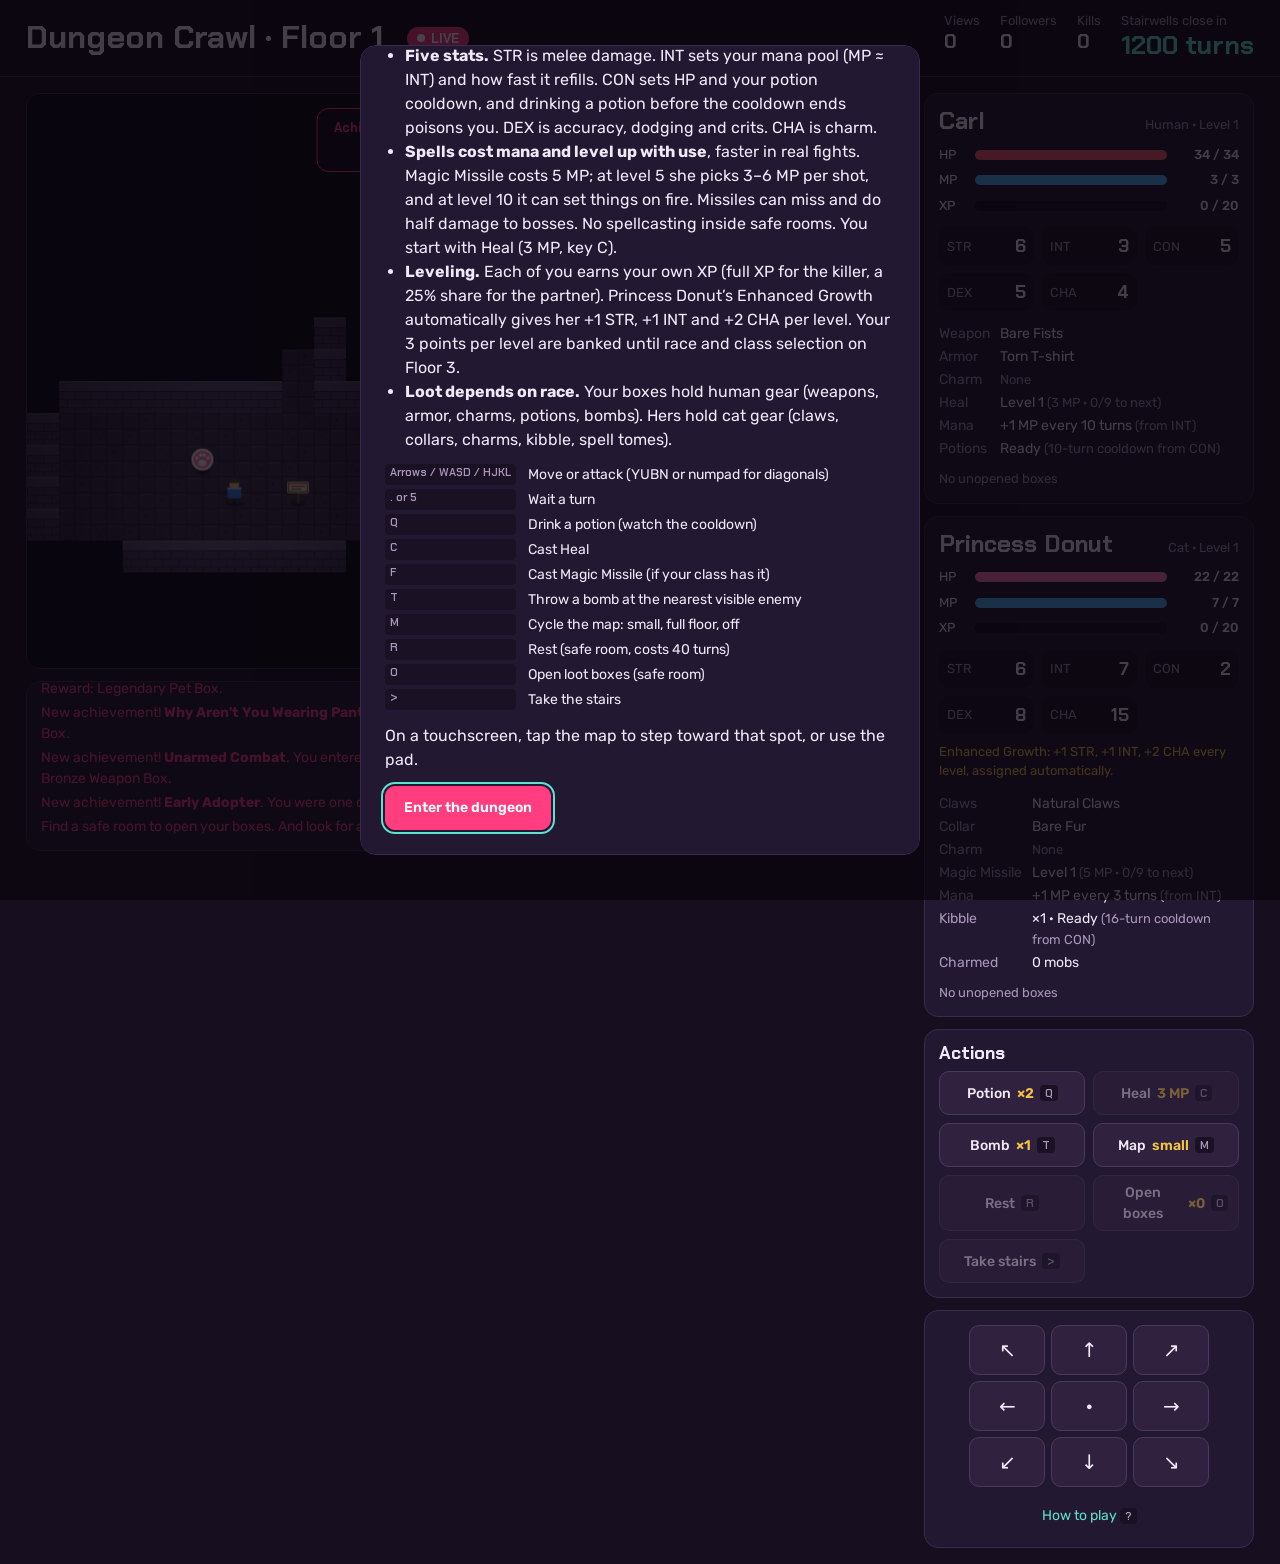
==== commit 5cfa24ce: "Bigger floors, off-route boss lairs with entry warning, gentler early XP" ====
--- a/docs/index.html
+++ b/docs/index.html
@@ -2538,12 +2538,115 @@
   }
 }
 
-// Generate floor f and place everyone on it. Layout: random rooms joined by L-shaped corridors.
-// Distances from the start room decide the stairwell (farthest), safe room (about halfway) and boss lairs.
+// Lay out floor f in G.map: rooms, corridors and two boss lairs. The lairs are dead-end side rooms with a
+// single doorway, picked from the far half of the floor, so the route from the start to the stairwell never
+// runs through one and you can't stumble into a boss before you've had a chance to level up.
+// Returns null if the layout fails validation; newFloor() just rolls again.
+function layFloor(f) {
+  const W = G.W,
+    H = G.H;
+  G.map.fill(WALL);
+  const rooms = [];
+  for (let t = 0; t < 1500 && rooms.length < 18 + f * 2; t++) {
+    const w = R(5, 10),
+      h = R(4, 7),
+      x = R(1, W - w - 2),
+      y = R(1, H - h - 2);
+    if (rooms.some(r => x < r.x + r.w + 1 && x + w + 1 > r.x && y < r.y + r.h + 1 && y + h + 1 > r.y)) continue;
+    rooms.push({ x, y, w, h, cx: x + (w >> 1), cy: y + (h >> 1) });
+  }
+  if (rooms.length < 12) return null;
+  rooms.sort((a, b) => a.cx - b.cx);
+  const start = rooms[0];
+  // Lairs come from the far half of the floor (by straight-line distance), never the very farthest room.
+  const far = r => Math.hypot(r.cx - start.cx, r.cy - start.cy);
+  const farHalf = rooms
+    .slice(1)
+    .sort((a, b) => far(b) - far(a))
+    .slice(1, Math.ceil(rooms.length / 2));
+  const bossRoom = pick(farHalf);
+  const rest = farHalf.filter(r => r !== bossRoom);
+  const boroughRoom = pick(rest.filter(r => r.w >= 6 && r.h >= 5)) || pick(rest);
+  const lairRooms = [bossRoom, boroughRoom].filter(Boolean);
+  const plain = rooms.filter(r => !lairRooms.includes(r));
+  for (const r of rooms)
+    for (let y = r.y; y < r.y + r.h; y++) for (let x = r.x; x < r.x + r.w; x++) G.map[idx(x, y)] = FLOOR;
+  // L-shaped corridor paths between room centers
+  const seg = (a, b, fixed, horiz) => {
+    const o = [];
+    for (let v = Math.min(a, b); v <= Math.max(a, b); v++) o.push(horiz ? [v, fixed] : [fixed, v]);
+    return o;
+  };
+  const lPath = (a, b, hFirst) =>
+    hFirst
+      ? [...seg(a.cx, b.cx, a.cy, true), ...seg(a.cy, b.cy, b.cx, false)]
+      : [...seg(a.cy, b.cy, a.cx, false), ...seg(a.cx, b.cx, b.cy, true)];
+  const carve = path => {
+    for (const [x, y] of path) G.map[idx(x, y)] = FLOOR;
+  };
+  const nearLair = ([x, y]) => lairRooms.some(r => x >= r.x - 1 && x <= r.x + r.w && y >= r.y - 1 && y <= r.y + r.h);
+  // Join two ordinary rooms, taking whichever bend stays clear of the lairs.
+  const link = (a, b) => {
+    const o = Math.random() < 0.5,
+      p1 = lPath(a, b, o),
+      p2 = lPath(a, b, !o);
+    carve(p1.some(nearLair) && !p2.some(nearLair) ? p2 : p1);
+  };
+  for (let i = 1; i < plain.length; i++) link(plain[i - 1], plain[i]);
+  for (let i = 0; i < 3 + f; i++) link(pick(plain), pick(plain));
+  // Each lair gets one spur from its nearest ordinary room; every other gap in its wall is bricked up.
+  for (const r of lairRooms) {
+    const from = plain.slice().sort((a, b) => Math.hypot(a.cx - r.cx, a.cy - r.cy) - Math.hypot(b.cx - r.cx, b.cy - r.cy))[0];
+    const path = lPath(from, r, Math.random() < 0.5);
+    carve(path);
+    const ring = (x, y) =>
+      x >= r.x - 1 && x <= r.x + r.w && y >= r.y - 1 && y <= r.y + r.h && !inRoom(r, x, y);
+    let door = null;
+    for (const [x, y] of path) if (ring(x, y)) door = [x, y];
+    for (let y = r.y - 1; y <= r.y + r.h; y++)
+      for (let x = r.x - 1; x <= r.x + r.w; x++)
+        if (ring(x, y) && !(door && x == door[0] && y == door[1])) G.map[idx(x, y)] = WALL;
+  }
+  // Validate: with the lairs blocked, every ordinary room must still be reachable from the start,
+  // and each lair's doorway must be reachable and not too close to the start.
+  const bfs = block => {
+    const dist = new Int32Array(W * H).fill(-1),
+      q = [idx(start.cx, start.cy)];
+    dist[q[0]] = 0;
+    for (let h = 0; h < q.length; h++) {
+      const i = q[h],
+        x = i % W,
+        y = (i / W) | 0;
+      for (const [dx, dy] of DIRS) {
+        const nx = x + dx,
+          ny = y + dy,
+          n = idx(nx, ny);
+        if (tile(nx, ny) == WALL || dist[n] >= 0) continue;
+        if (block && lairRooms.some(r => inRoom(r, nx, ny))) continue;
+        dist[n] = dist[i] + 1;
+        q.push(n);
+      }
+    }
+    return dist;
+  };
+  const dist = bfs(true),
+    open = bfs(false),
+    d = r => dist[idx(r.cx, r.cy)];
+  if (plain.some(r => d(r) < 0) || lairRooms.some(r => open[idx(r.cx, r.cy)] < 0)) return null;
+  const others = plain.slice(1).sort((a, b) => d(b) - d(a));
+  const stairRoom = others[0],
+    maxD = d(stairRoom);
+  if (lairRooms.some(r => open[idx(r.cx, r.cy)] < maxD * 0.4)) return null;
+  const safeRoom = others.slice(1).sort((a, b) => Math.abs(d(a) - maxD / 2) - Math.abs(d(b) - maxD / 2))[0];
+  return { rooms, start, stairRoom, safeRoom, bossRoom, boroughRoom };
+}
+
+// Generate floor f and place everyone on it (layout from layFloor). Stairwell is the farthest ordinary room,
+// the safe room sits about halfway there.
 function newFloor(f) {
   G.floor = f;
-  const W = (G.W = 46 + f * 6),
-    H = (G.H = 32 + f * 4);
+  const W = (G.W = 64 + f * 6),
+    H = (G.H = 42 + f * 4);
   G.map = new Uint8Array(W * H);
   G.seen = new Uint8Array(W * H);
   G.vis = new Uint8Array(W * H);
@@ -2557,71 +2660,13 @@
   G.inSafe = false;
   G.floorKills = 0;
   G.floorViews = G.views;
-  G.turns = G.turnsMax = 600 + f * 150;
+  // Bigger floors with more to fight need a longer clock.
+  G.turns = G.turnsMax = 1000 + f * 200;
   G.camX = null;
   G.floorHurt = false;
-  let rooms = [];
-  // Place non-overlapping rooms; retry from scratch in the (rare) case too few fit.
-  for (let attempt = 0; rooms.length < 6 && attempt < 20; attempt++) {
-    rooms = [];
-    for (let t = 0; t < 500 && rooms.length < 12 + f * 2; t++) {
-      const w = R(5, 10),
-        h = R(4, 7),
-        x = R(1, W - w - 2),
-        y = R(1, H - h - 2);
-      if (rooms.some(r => x < r.x + r.w + 1 && x + w + 1 > r.x && y < r.y + r.h + 1 && y + h + 1 > r.y)) continue;
-      rooms.push({ x, y, w, h, cx: x + (w >> 1), cy: y + (h >> 1) });
-    }
-  }
-  for (const r of rooms)
-    for (let y = r.y; y < r.y + r.h; y++) for (let x = r.x; x < r.x + r.w; x++) G.map[idx(x, y)] = FLOOR;
-  const cH = (a, b, y) => {
-    for (let x = Math.min(a, b); x <= Math.max(a, b); x++) G.map[idx(x, y)] = FLOOR;
-  };
-  const cV = (a, b, x) => {
-    for (let y = Math.min(a, b); y <= Math.max(a, b); y++) G.map[idx(x, y)] = FLOOR;
-  };
-  const link = (a, b) => {
-    if (Math.random() < 0.5) {
-      cH(a.cx, b.cx, a.cy);
-      cV(a.cy, b.cy, b.cx);
-    } else {
-      cV(a.cy, b.cy, a.cx);
-      cH(a.cx, b.cx, b.cy);
-    }
-  };
-  rooms.sort((a, b) => a.cx - b.cx);
-  for (let i = 1; i < rooms.length; i++) link(rooms[i - 1], rooms[i]);
-  for (let i = 0; i < 3; i++) link(pick(rooms), pick(rooms));
-  // distances from start
-  const start = rooms[0],
-    dist = new Int32Array(W * H).fill(-1),
-    q = [idx(start.cx, start.cy)];
-  dist[q[0]] = 0;
-  for (let h = 0; h < q.length; h++) {
-    const i = q[h],
-      x = i % W,
-      y = (i / W) | 0;
-    for (const [dx, dy] of DIRS) {
-      const n = idx(x + dx, y + dy);
-      if (tile(x + dx, y + dy) != WALL && dist[n] < 0) {
-        dist[n] = dist[i] + 1;
-        q.push(n);
-      }
-    }
-  }
-  const d = r => dist[idx(r.cx, r.cy)];
-  const others = rooms.slice(1).sort((a, b) => d(b) - d(a));
-  const stairRoom = others[0],
-    maxD = d(stairRoom);
-  const safeRoom = others.slice(1).sort((a, b) => Math.abs(d(a) - maxD / 2) - Math.abs(d(b) - maxD / 2))[0];
-  const bossRoom = others.find(r => r !== stairRoom && r !== safeRoom);
-  const boroughRoom =
-    others
-      .slice()
-      .reverse()
-      .find(r => r !== stairRoom && r !== safeRoom && r !== bossRoom && r.w >= 6 && r.h >= 5 && d(r) > maxD * 0.3) ||
-    others.find(r => r !== stairRoom && r !== safeRoom && r !== bossRoom);
+  let L = null;
+  for (let attempt = 0; !L && attempt < 60; attempt++) L = layFloor(f);
+  const { rooms, start, stairRoom, safeRoom, bossRoom, boroughRoom } = L;
   G.lairs = [];
   for (let y = safeRoom.y; y < safeRoom.y + safeRoom.h; y++)
     for (let x = safeRoom.x; x < safeRoom.x + safeRoom.w; x++) G.map[idx(x, y)] = SAFE;
@@ -2638,7 +2683,7 @@
   const pool = spawnPool(f);
   for (const r of rooms) {
     if (r === start || r === safeRoom || r === bossRoom || r === boroughRoom) continue;
-    const n = R(0, 2 + (f > 1 ? 1 : 0));
+    const n = R(1, 3 + (f > 1 ? 1 : 0));
     for (let i = 0; i < n; i++) {
       const pos = freeIn(r);
       if (!pos) continue;
@@ -2667,7 +2712,8 @@
     G.lairs.push(lair);
     return b;
   };
-  const nb = makeLair(bossRoom, BOSS, mobLevel(BOSS.lvl, f) + 1, 2);
+  // The first Neighborhood Boss is a level gentler: it's the crawlers' first real test.
+  const nb = makeLair(bossRoom, BOSS, mobLevel(BOSS.lvl, f) + (f > 1 ? 1 : 0), 2);
   if (nb && f > 1) {
     nb.name = pick(['Chef Rancid', 'The Gravy Baron', 'Sister Mildew']);
     nb.desc = `${nb.name} runs this floor’s neighborhood like a cafeteria from your worst nightmares. The menu is you.`;
@@ -2683,7 +2729,7 @@
       bb.desc = d0 + ' It guards a stairwell.';
     }
   }
-  for (let i = 0; i < 6 + f; i++) {
+  for (let i = 0; i < 10 + f * 2; i++) {
     const r = pick(rooms.slice(1));
     const pos = freeIn(r);
     if (pos) G.items.push({ ...pos, k: pick(['potion', 'potion', 'bomb', 'bomb', 'box_bronze', 'potion', 'potion']) });
@@ -2859,7 +2905,8 @@
   while (c.xp >= c.next) {
     c.xp -= c.next;
     c.lvl++;
-    c.next = Math.round(c.next * 1.5 + 10);
+    // Gentle early curve (20, 36, 58, 87, 126 ...) so a well-explored floor is worth a few levels.
+    c.next = Math.round(c.next * 1.35 + 9);
     if (c === G.pet) {
       c.str++;
       c.int++;
@@ -3961,6 +4008,28 @@
     log('You walk into a wall.', 'dim');
     if (G.bumps >= 5) award('wall');
     ui();
+    return;
+  }
+  // Stepping into a boss lair seals it, so ask first (once per lair).
+  const lair = G.lairs.find(
+    L => !L.sealed && !L.ok && G.mobs.includes(L.boss) && inRoom(L.room, nx, ny) && !inRoom(L.room, p.x, p.y),
+  );
+  if (lair) {
+    const b = lair.boss,
+      gap = b.level - p.lvl;
+    modal(
+      `<h2>Boss lair ahead</h2><p><b>${b.name}</b>, level ${b.level} ${b.tier} Boss, is waiting inside with ${lair.minions.filter(m => G.mobs.includes(m)).length} minion(s). You are level ${p.lvl}; ${NAMES.pet} is level ${G.pet.lvl}.</p><p class="lvl">Once you step in, the doors seal until the boss is dead.${gap >= 3 ? ' You look badly outmatched. Clearing more of the floor first would help.' : ''}${b.tier == 'Borough' ? ' This boss is optional.' : ''}</p>`,
+      [
+        { label: 'Not yet', primary: 1 },
+        {
+          label: 'Enter the lair',
+          fn: () => {
+            lair.ok = true;
+            move(dx, dy);
+          },
+        },
+      ],
+    );
     return;
   }
   const pt = G.pet;
@@ -4662,7 +4731,7 @@
 function help() {
   modal(
     `<h2>Welcome, crawler</h2><p>The surface is gone. What's left of humanity is being herded through a dungeon for the galaxy's most popular reality show. You're ${NAMES.hero}. Your companion, ${NAMES.pet}, is along for the ride.</p>
-<ul><li><b>Find the stairwell</b> (glowing cyan steps) before the timer hits zero, or the floor collapses on you.</li><li><b>Bosses.</b> Every floor has a Neighborhood Boss and a tougher, optional Borough Boss that guards a second stairwell. Walk into a lair and the doors seal until the boss is dead. Each crawler gets a Boss Box and a star, the boss drops a map or field guide, and finishing a boss fight under 10% HP earns a Survivor’s Box.</li><li><b>Map.</b> Read the official dungeon sign near the start to upgrade your basic minimap. It shows what you’ve explored. Safe rooms always appear on it, even under fog of war, but stairwells don’t until you’ve seen them. Press M (or click the map) to cycle it: small, full floor with its four neighborhoods, then off. A boss’s Neighborhood Map fills in its entire neighborhood, monsters included.</li><li><b>Safe rooms</b> (warm amber floors) keep monsters out. Rest and open loot boxes there.</li><li><b>Achievements and loot boxes.</b> Most achievements are the real Floor 1 ones from the books. Boxes come in six tiers (Bronze, Silver, Gold, Platinum, Legendary, Celestial) and many types: Weapon, Apparel, Goblin (explosives), Magic Item, Pet (gear for Donut), Survivor’s, Boss, and Benefactor Boxes from patrons, which hold the rarest gear. Your first kill unlocks experience.</li><li><b>Neutral monsters and factions.</b> Monsters with a white ring (white on the minimap) are neutral. They ignore you until you attack them, and then their whole crew turns on you. Bad Llamas and goblins are at war and fight on sight. Your highest-Charisma crawler can charm hostile monsters.</li><li><b>Race and class.</b> On Floor 3 you pick a race and class for Carl, and a class for Donut. Banked points cover the class’s minimum stats first, and some classes need achievements to unlock (Bomb Squad Tech needs Boom!).</li><li>Walk into a monster to attack it. ${NAMES.pet} fights on her own: she scratches, fires Magic Missile, eats kibble when hurt, and her Charisma can <b>charm</b> monsters so they stop fighting.</li><li><b>Five stats.</b> STR is melee damage. INT sets your mana pool (MP ≈ INT) and how fast it refills. CON sets HP and your potion cooldown, and drinking a potion before the cooldown ends poisons you. DEX is accuracy, dodging and crits. CHA is charm.</li><li><b>Spells cost mana and level up with use</b>, faster in real fights. Magic Missile costs 5 MP; at level 5 she picks 3–6 MP per shot, and at level 10 it can set things on fire. Missiles can miss and do half damage to bosses. No spellcasting inside safe rooms. You start with Heal (3 MP, key C).</li><li><b>Leveling.</b> Each of you earns your own XP (full XP for the killer, a 25% share for the partner). ${NAMES.pet}’s Enhanced Growth automatically gives her +1 STR, +1 INT and +2 CHA per level. Your 3 points per level are banked until race and class selection on Floor 3.</li><li><b>Loot depends on race.</b> Your boxes hold human gear (weapons, armor, charms, potions, bombs). Hers hold cat gear (claws, collars, charms, kibble, spell tomes).</li></ul>
+<ul><li><b>Find the stairwell</b> (glowing cyan steps) before the timer hits zero, or the floor collapses on you.</li><li><b>Bosses.</b> Every floor has a Neighborhood Boss and a tougher, optional Borough Boss that guards a second stairwell. Lairs are dead-end side rooms, never on the route to the stairwell, so you can clear the rest of the floor and level up first. Step into one and the game asks before the doors seal you in until the boss is dead. Each crawler gets a Boss Box and a star, the boss drops a map or field guide, and finishing a boss fight under 10% HP earns a Survivor’s Box.</li><li><b>Map.</b> Read the official dungeon sign near the start to upgrade your basic minimap. It shows what you’ve explored. Safe rooms always appear on it, even under fog of war, but stairwells don’t until you’ve seen them. Press M (or click the map) to cycle it: small, full floor with its four neighborhoods, then off. A boss’s Neighborhood Map fills in its entire neighborhood, monsters included.</li><li><b>Safe rooms</b> (warm amber floors) keep monsters out. Rest and open loot boxes there.</li><li><b>Achievements and loot boxes.</b> Most achievements are the real Floor 1 ones from the books. Boxes come in six tiers (Bronze, Silver, Gold, Platinum, Legendary, Celestial) and many types: Weapon, Apparel, Goblin (explosives), Magic Item, Pet (gear for Donut), Survivor’s, Boss, and Benefactor Boxes from patrons, which hold the rarest gear. Your first kill unlocks experience.</li><li><b>Neutral monsters and factions.</b> Monsters with a white ring (white on the minimap) are neutral. They ignore you until you attack them, and then their whole crew turns on you. Bad Llamas and goblins are at war and fight on sight. Your highest-Charisma crawler can charm hostile monsters.</li><li><b>Race and class.</b> On Floor 3 you pick a race and class for Carl, and a class for Donut. Banked points cover the class’s minimum stats first, and some classes need achievements to unlock (Bomb Squad Tech needs Boom!).</li><li>Walk into a monster to attack it. ${NAMES.pet} fights on her own: she scratches, fires Magic Missile, eats kibble when hurt, and her Charisma can <b>charm</b> monsters so they stop fighting.</li><li><b>Five stats.</b> STR is melee damage. INT sets your mana pool (MP ≈ INT) and how fast it refills. CON sets HP and your potion cooldown, and drinking a potion before the cooldown ends poisons you. DEX is accuracy, dodging and crits. CHA is charm.</li><li><b>Spells cost mana and level up with use</b>, faster in real fights. Magic Missile costs 5 MP; at level 5 she picks 3–6 MP per shot, and at level 10 it can set things on fire. Missiles can miss and do half damage to bosses. No spellcasting inside safe rooms. You start with Heal (3 MP, key C).</li><li><b>Leveling.</b> Each of you earns your own XP (full XP for the killer, a 25% share for the partner). ${NAMES.pet}’s Enhanced Growth automatically gives her +1 STR, +1 INT and +2 CHA per level. Your 3 points per level are banked until race and class selection on Floor 3.</li><li><b>Loot depends on race.</b> Your boxes hold human gear (weapons, armor, charms, potions, bombs). Hers hold cat gear (claws, collars, charms, kibble, spell tomes).</li></ul>
 <div class="keys"><kbd>Arrows / WASD / HJKL</kbd><span>Move or attack (YUBN or numpad for diagonals)</span><kbd>. or 5</kbd><span>Wait a turn</span><kbd>Q</kbd><span>Drink a potion (watch the cooldown)</span><kbd>C</kbd><span>Cast Heal</span><kbd>F</kbd><span>Cast Magic Missile (if your class has it)</span><kbd>T</kbd><span>Throw a bomb at the nearest visible enemy</span><kbd>M</kbd><span>Cycle the map: small, full floor, off</span><kbd>R</kbd><span>Rest (safe room, costs 40 turns)</span><kbd>O</kbd><span>Open loot boxes (safe room)</span><kbd>&gt;</kbd><span>Take the stairs</span></div>
 <p>On a touchscreen, tap the map to step toward that spot, or use the pad.</p>`,
     [{ label: 'Enter the dungeon', primary: 1 }],
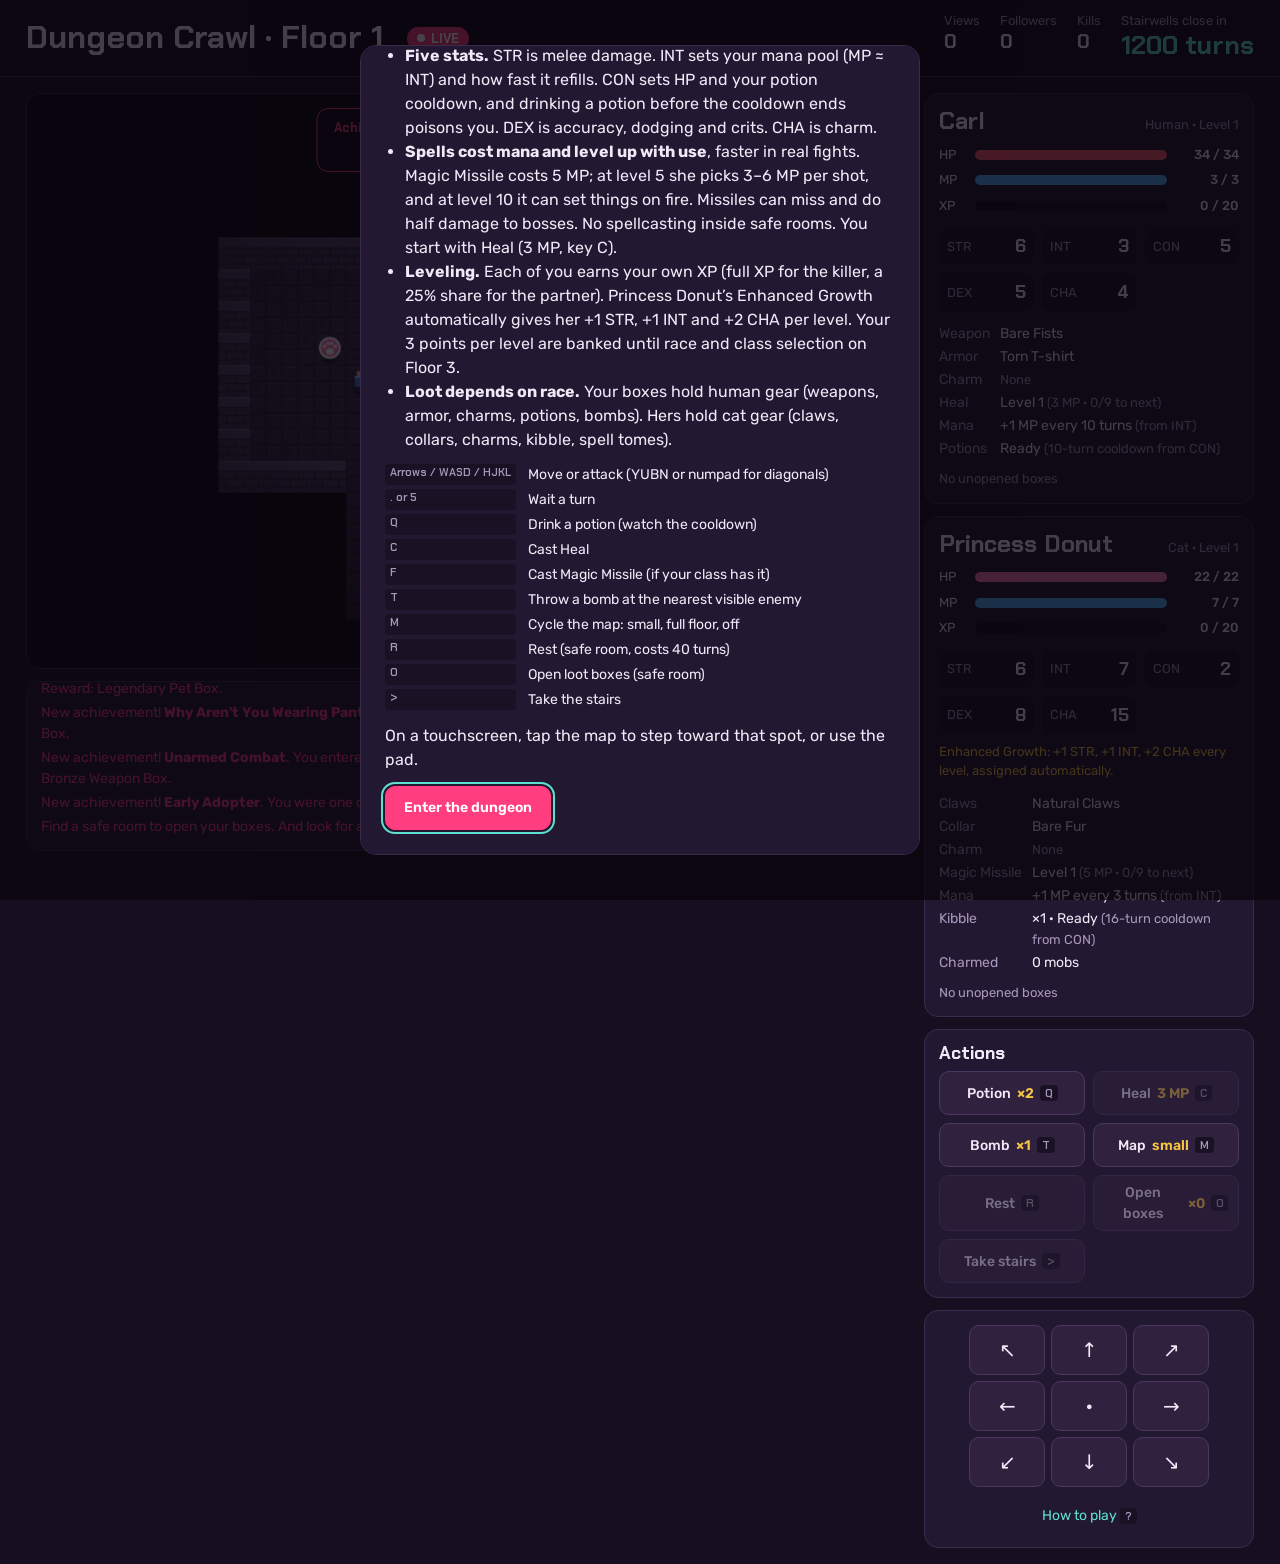
==== commit 1e0722e4: "Info cards when hovering dots on the map" ====
--- a/docs/index.html
+++ b/docs/index.html
@@ -4731,7 +4731,7 @@
 function help() {
   modal(
     `<h2>Welcome, crawler</h2><p>The surface is gone. What's left of humanity is being herded through a dungeon for the galaxy's most popular reality show. You're ${NAMES.hero}. Your companion, ${NAMES.pet}, is along for the ride.</p>
-<ul><li><b>Find the stairwell</b> (glowing cyan steps) before the timer hits zero, or the floor collapses on you.</li><li><b>Bosses.</b> Every floor has a Neighborhood Boss and a tougher, optional Borough Boss that guards a second stairwell. Lairs are dead-end side rooms, never on the route to the stairwell, so you can clear the rest of the floor and level up first. Step into one and the game asks before the doors seal you in until the boss is dead. Each crawler gets a Boss Box and a star, the boss drops a map or field guide, and finishing a boss fight under 10% HP earns a Survivor’s Box.</li><li><b>Map.</b> Read the official dungeon sign near the start to upgrade your basic minimap. It shows what you’ve explored. Safe rooms always appear on it, even under fog of war, but stairwells don’t until you’ve seen them. Press M (or click the map) to cycle it: small, full floor with its four neighborhoods, then off. A boss’s Neighborhood Map fills in its entire neighborhood, monsters included.</li><li><b>Safe rooms</b> (warm amber floors) keep monsters out. Rest and open loot boxes there.</li><li><b>Achievements and loot boxes.</b> Most achievements are the real Floor 1 ones from the books. Boxes come in six tiers (Bronze, Silver, Gold, Platinum, Legendary, Celestial) and many types: Weapon, Apparel, Goblin (explosives), Magic Item, Pet (gear for Donut), Survivor’s, Boss, and Benefactor Boxes from patrons, which hold the rarest gear. Your first kill unlocks experience.</li><li><b>Neutral monsters and factions.</b> Monsters with a white ring (white on the minimap) are neutral. They ignore you until you attack them, and then their whole crew turns on you. Bad Llamas and goblins are at war and fight on sight. Your highest-Charisma crawler can charm hostile monsters.</li><li><b>Race and class.</b> On Floor 3 you pick a race and class for Carl, and a class for Donut. Banked points cover the class’s minimum stats first, and some classes need achievements to unlock (Bomb Squad Tech needs Boom!).</li><li>Walk into a monster to attack it. ${NAMES.pet} fights on her own: she scratches, fires Magic Missile, eats kibble when hurt, and her Charisma can <b>charm</b> monsters so they stop fighting.</li><li><b>Five stats.</b> STR is melee damage. INT sets your mana pool (MP ≈ INT) and how fast it refills. CON sets HP and your potion cooldown, and drinking a potion before the cooldown ends poisons you. DEX is accuracy, dodging and crits. CHA is charm.</li><li><b>Spells cost mana and level up with use</b>, faster in real fights. Magic Missile costs 5 MP; at level 5 she picks 3–6 MP per shot, and at level 10 it can set things on fire. Missiles can miss and do half damage to bosses. No spellcasting inside safe rooms. You start with Heal (3 MP, key C).</li><li><b>Leveling.</b> Each of you earns your own XP (full XP for the killer, a 25% share for the partner). ${NAMES.pet}’s Enhanced Growth automatically gives her +1 STR, +1 INT and +2 CHA per level. Your 3 points per level are banked until race and class selection on Floor 3.</li><li><b>Loot depends on race.</b> Your boxes hold human gear (weapons, armor, charms, potions, bombs). Hers hold cat gear (claws, collars, charms, kibble, spell tomes).</li></ul>
+<ul><li><b>Find the stairwell</b> (glowing cyan steps) before the timer hits zero, or the floor collapses on you.</li><li><b>Bosses.</b> Every floor has a Neighborhood Boss and a tougher, optional Borough Boss that guards a second stairwell. Lairs are dead-end side rooms, never on the route to the stairwell, so you can clear the rest of the floor and level up first. Step into one and the game asks before the doors seal you in until the boss is dead. Each crawler gets a Boss Box and a star, the boss drops a map or field guide, and finishing a boss fight under 10% HP earns a Survivor’s Box.</li><li><b>Map.</b> Read the official dungeon sign near the start to upgrade your basic minimap. It shows what you’ve explored. Safe rooms always appear on it, even under fog of war, but stairwells don’t until you’ve seen them. Press M (or click the map) to cycle it: small, full floor with its four neighborhoods, then off. A boss’s Neighborhood Map fills in its entire neighborhood, monsters included. Hover over a dot on the map (or long-press it on a touchscreen) to see its info card.</li><li><b>Safe rooms</b> (warm amber floors) keep monsters out. Rest and open loot boxes there.</li><li><b>Achievements and loot boxes.</b> Most achievements are the real Floor 1 ones from the books. Boxes come in six tiers (Bronze, Silver, Gold, Platinum, Legendary, Celestial) and many types: Weapon, Apparel, Goblin (explosives), Magic Item, Pet (gear for Donut), Survivor’s, Boss, and Benefactor Boxes from patrons, which hold the rarest gear. Your first kill unlocks experience.</li><li><b>Neutral monsters and factions.</b> Monsters with a white ring (white on the minimap) are neutral. They ignore you until you attack them, and then their whole crew turns on you. Bad Llamas and goblins are at war and fight on sight. Your highest-Charisma crawler can charm hostile monsters.</li><li><b>Race and class.</b> On Floor 3 you pick a race and class for Carl, and a class for Donut. Banked points cover the class’s minimum stats first, and some classes need achievements to unlock (Bomb Squad Tech needs Boom!).</li><li>Walk into a monster to attack it. ${NAMES.pet} fights on her own: she scratches, fires Magic Missile, eats kibble when hurt, and her Charisma can <b>charm</b> monsters so they stop fighting.</li><li><b>Five stats.</b> STR is melee damage. INT sets your mana pool (MP ≈ INT) and how fast it refills. CON sets HP and your potion cooldown, and drinking a potion before the cooldown ends poisons you. DEX is accuracy, dodging and crits. CHA is charm.</li><li><b>Spells cost mana and level up with use</b>, faster in real fights. Magic Missile costs 5 MP; at level 5 she picks 3–6 MP per shot, and at level 10 it can set things on fire. Missiles can miss and do half damage to bosses. No spellcasting inside safe rooms. You start with Heal (3 MP, key C).</li><li><b>Leveling.</b> Each of you earns your own XP (full XP for the killer, a 25% share for the partner). ${NAMES.pet}’s Enhanced Growth automatically gives her +1 STR, +1 INT and +2 CHA per level. Your 3 points per level are banked until race and class selection on Floor 3.</li><li><b>Loot depends on race.</b> Your boxes hold human gear (weapons, armor, charms, potions, bombs). Hers hold cat gear (claws, collars, charms, kibble, spell tomes).</li></ul>
 <div class="keys"><kbd>Arrows / WASD / HJKL</kbd><span>Move or attack (YUBN or numpad for diagonals)</span><kbd>. or 5</kbd><span>Wait a turn</span><kbd>Q</kbd><span>Drink a potion (watch the cooldown)</span><kbd>C</kbd><span>Cast Heal</span><kbd>F</kbd><span>Cast Magic Missile (if your class has it)</span><kbd>T</kbd><span>Throw a bomb at the nearest visible enemy</span><kbd>M</kbd><span>Cycle the map: small, full floor, off</span><kbd>R</kbd><span>Rest (safe room, costs 40 turns)</span><kbd>O</kbd><span>Open loot boxes (safe room)</span><kbd>&gt;</kbd><span>Take the stairs</span></div>
 <p>On a touchscreen, tap the map to step toward that spot, or use the pad.</p>`,
     [{ label: 'Enter the dungeon', primary: 1 }],
@@ -5074,6 +5074,7 @@
 // The full-floor view needs the dungeon-sign HUD upgrade, so until then the cycle is small <-> off.
 let mapMode = 'small',
   miniBig = false; // shorthand for mapMode == 'big', used by the drawing code
+let miniGeo = null; // last minimap transform, for hit-testing the dots under the pointer
 function setMapMode(mode) {
   mapMode = mode;
   miniBig = mode == 'big';
@@ -5089,11 +5090,37 @@
     log('The full-floor map view unlocks once you read an official dungeon sign.', 'dim');
   }
 }
+// Minimap: hover a dot (or long-press on touch) for its info card; a click/tap cycles the map mode.
+let miniHold = null,
+  miniHeld = false;
+mini.addEventListener('pointermove', e => {
+  if (e.pointerType == 'mouse') miniTip(e.clientX, e.clientY);
+});
+mini.addEventListener('pointerleave', e => {
+  if (e.pointerType == 'mouse') tipEl.hidden = true;
+});
 mini.addEventListener('pointerdown', e => {
   e.stopPropagation();
+  miniHeld = false;
+  if (e.pointerType != 'mouse') {
+    clearTimeout(miniHold);
+    const X = e.clientX,
+      Y = e.clientY;
+    miniHold = setTimeout(() => {
+      miniHold = null;
+      if (miniTip(X, Y)) miniHeld = true;
+    }, 450);
+  }
 });
 mini.addEventListener('pointerup', e => {
   e.stopPropagation();
+  clearTimeout(miniHold);
+  miniHold = null;
+  if (miniHeld) {
+    setTimeout(() => (tipEl.hidden = true), 2500);
+    return;
+  }
+  tipEl.hidden = true;
   toggleMap();
 });
 // Minimap: explored tiles in blue/gray, safe rooms always visible, dots for crawlers and (after the HUD
@@ -5138,6 +5165,7 @@
     rows = miniBig ? G.H : span,
     X = x => ox + (x - x0) * cell,
     Y = y => oy + (y - y0) * cell;
+  miniGeo = { X, Y, cell };
   for (let yy = 0; yy < rows; yy++)
     for (let xx = 0; xx < cols; xx++) {
       const x = x0 + xx,
@@ -5364,13 +5392,19 @@
     return false;
   }
   const t = tileAt(cxp, cyp);
-  const m = G.mobs.find(
-    o => o.x == t.x && o.y == t.y && (G.vis[idx(o.x, o.y)] || (o.scouted && G.seen[idx(o.x, o.y)])),
-  );
+  const m = G.mobs.find(o => o.x == t.x && o.y == t.y && mobShown(o));
   if (!m) {
     tipEl.hidden = true;
     return false;
   }
+  tipEl.innerHTML = mobTipHTML(m);
+  placeTip(t.px, t.py);
+  return true;
+}
+// A monster is shown (on the map and in info cards) if it's in view or was scouted by a Neighborhood Map.
+const mobShown = o => G.vis[idx(o.x, o.y)] || (o.scouted && G.seen[idx(o.x, o.y)]);
+// Info card contents for monster m.
+function mobTipHTML(m) {
   const p = G.player,
     dist = cheb(m, p),
     status = m.ally
@@ -5385,22 +5419,61 @@
               ? 'Right next to you'
               : 'Hunting you';
   const youHit = Math.max(50, Math.min(95, 70 + st(p, 'dex') * 2 - m.dodge));
-  tipEl.innerHTML = `<h4 class="${m.boss ? 'boss' : ''}">${m.name}</h4><div class="lvlline">Level ${m.level} ${m.boss ? m.tier + ' Boss' : `${m.famName}${m.ranks > 1 ? ` · type ${m.rank} of ${m.ranks}` : ''}`}${lvlTag(m.level)}</div><div class="role">${ROLES[m.role] || (m.boss ? 'Boss: hits hard and won’t leave its lair.' : '')}${m.faction ? ` Sworn enemies: ${FFOES[m.faction].map(f => FAM[f].name + 's').join(', ')}.` : ''}</div><div class="meta">${status} · ${dist} tile${dist == 1 ? '' : 's'} away${m.burn ? ' · On fire' : ''}${m.psn ? ' · Poisoned' : ''}${m.foe && G.mobs.includes(m.foe) ? ` · Fighting the ${m.foe.name}` : ''}${m.anguish > 0 ? ' · Empowered by Anguish' : ''}${effArm(m) > m.arm ? ' · Rallied (+1 armor)' : ''}${m.eaten ? ` · Corpses eaten: ${m.eaten}` : ''}${m.loot && m.loot.length ? ` · Holding ${m.loot.length} item${m.loot.length > 1 ? 's' : ''}` : ''}${m.range && m.role != 'support' ? (m.cd ? ` · Reloading (${m.cd})` : ' · Ready to fire') : ''}</div>
+  return `<h4 class="${m.boss ? 'boss' : ''}">${m.name}</h4><div class="lvlline">Level ${m.level} ${m.boss ? m.tier + ' Boss' : `${m.famName}${m.ranks > 1 ? ` · type ${m.rank} of ${m.ranks}` : ''}`}${lvlTag(m.level)}</div><div class="role">${ROLES[m.role] || (m.boss ? 'Boss: hits hard and won’t leave its lair.' : '')}${m.faction ? ` Sworn enemies: ${FFOES[m.faction].map(f => FAM[f].name + 's').join(', ')}.` : ''}</div><div class="meta">${status} · ${dist} tile${dist == 1 ? '' : 's'} away${m.burn ? ' · On fire' : ''}${m.psn ? ' · Poisoned' : ''}${m.foe && G.mobs.includes(m.foe) ? ` · Fighting the ${m.foe.name}` : ''}${m.anguish > 0 ? ' · Empowered by Anguish' : ''}${effArm(m) > m.arm ? ' · Rallied (+1 armor)' : ''}${m.eaten ? ` · Corpses eaten: ${m.eaten}` : ''}${m.loot && m.loot.length ? ` · Holding ${m.loot.length} item${m.loot.length > 1 ? 's' : ''}` : ''}${m.range && m.role != 'support' ? (m.cd ? ` · Reloading (${m.cd})` : ' · Ready to fire') : ''}</div>
    <div class="tstats"><div><span>HP</span><b>${m.hp} / ${m.maxhp}</b></div><div><span>Attack</span><b>${m.lo}–${m.hi}</b></div><div><span>Armor</span><b>${m.arm}</b></div>
    <div><span>Dodge</span><b>${m.dodge}%</b></div><div><span>Your hit</span><b>${youHit}%</b></div><div><span>XP</span><b>${m.xp}</b></div></div>
    <p>${m.desc || ''}</p><p class="ttip">System AI tip: ${m.tip || 'Hit it until it stops moving.'}</p>`;
+}
+// Short card for Carl or Donut.
+function crawlerTipHTML(c) {
+  const isPet = c === G.pet;
+  return `<h4>${c.name}</h4><div class="lvlline">Level ${c.lvl} ${isPet ? 'Cat' : RACES[c.raceKey || 'human'].name}${c.cls ? ' · ' + CLASSES[c.cls].name : ''}</div><div class="meta">${isPet ? (c.down ? 'Knocked out' : `${cheb(c, G.player)} tile(s) from you`) : 'You are here'}</div><div class="tstats"><div><span>HP</span><b>${c.hp} / ${c.maxhp}</b></div><div><span>MP</span><b>${c.mp} / ${c.maxmp}</b></div><div><span>Kills</span><b>${c.kills}</b></div></div>`;
+}
+// Position the shown card near (px, py), in coordinates relative to the play area, keeping it on screen.
+function placeTip(px, py) {
   tipEl.hidden = false;
   const fw = fig.clientWidth,
     fh = fig.clientHeight,
     tw = tipEl.offsetWidth,
     th = tipEl.offsetHeight;
-  let lx = t.px + 18,
-    ly = t.py + 18;
-  if (lx + tw > fw - 8) lx = t.px - tw - 18;
+  let lx = px + 18,
+    ly = py + 18;
+  if (lx + tw > fw - 8) lx = px - tw - 18;
   if (lx < 8) lx = 8;
-  if (ly + th > fh - 8) ly = Math.max(8, t.py - th - 18);
+  if (ly + th > fh - 8) ly = Math.max(8, py - th - 18);
   tipEl.style.left = lx + 'px';
   tipEl.style.top = ly + 'px';
+}
+// Info card for the dot under the pointer on the minimap: a monster the map shows, Carl, or Donut.
+function miniTip(cxp, cyp) {
+  if (!G || !miniGeo || mapMode == 'off') {
+    tipEl.hidden = true;
+    return false;
+  }
+  const r = mini.getBoundingClientRect(),
+    mxp = cxp - r.left,
+    myp = cyp - r.top,
+    { X, Y, cell } = miniGeo,
+    reach = Math.max(7, cell * 1.2);
+  let best = null,
+    bd = reach;
+  const consider = (o, html) => {
+    const d = Math.hypot(X(o.x + 0.5) - mxp, Y(o.y + 0.5) - myp);
+    if (d <= bd) {
+      bd = d;
+      best = html;
+    }
+  };
+  if (G.hud) for (const m of G.mobs) if (mobShown(m)) consider(m, () => mobTipHTML(m));
+  if (!G.pet.down) consider(G.pet, () => crawlerTipHTML(G.pet));
+  consider(G.player, () => crawlerTipHTML(G.player));
+  if (!best) {
+    tipEl.hidden = true;
+    return false;
+  }
+  tipEl.innerHTML = best();
+  const f = fig.getBoundingClientRect();
+  placeTip(cxp - f.left, cyp - f.top);
   return true;
 }
 const lvlTag = l => {
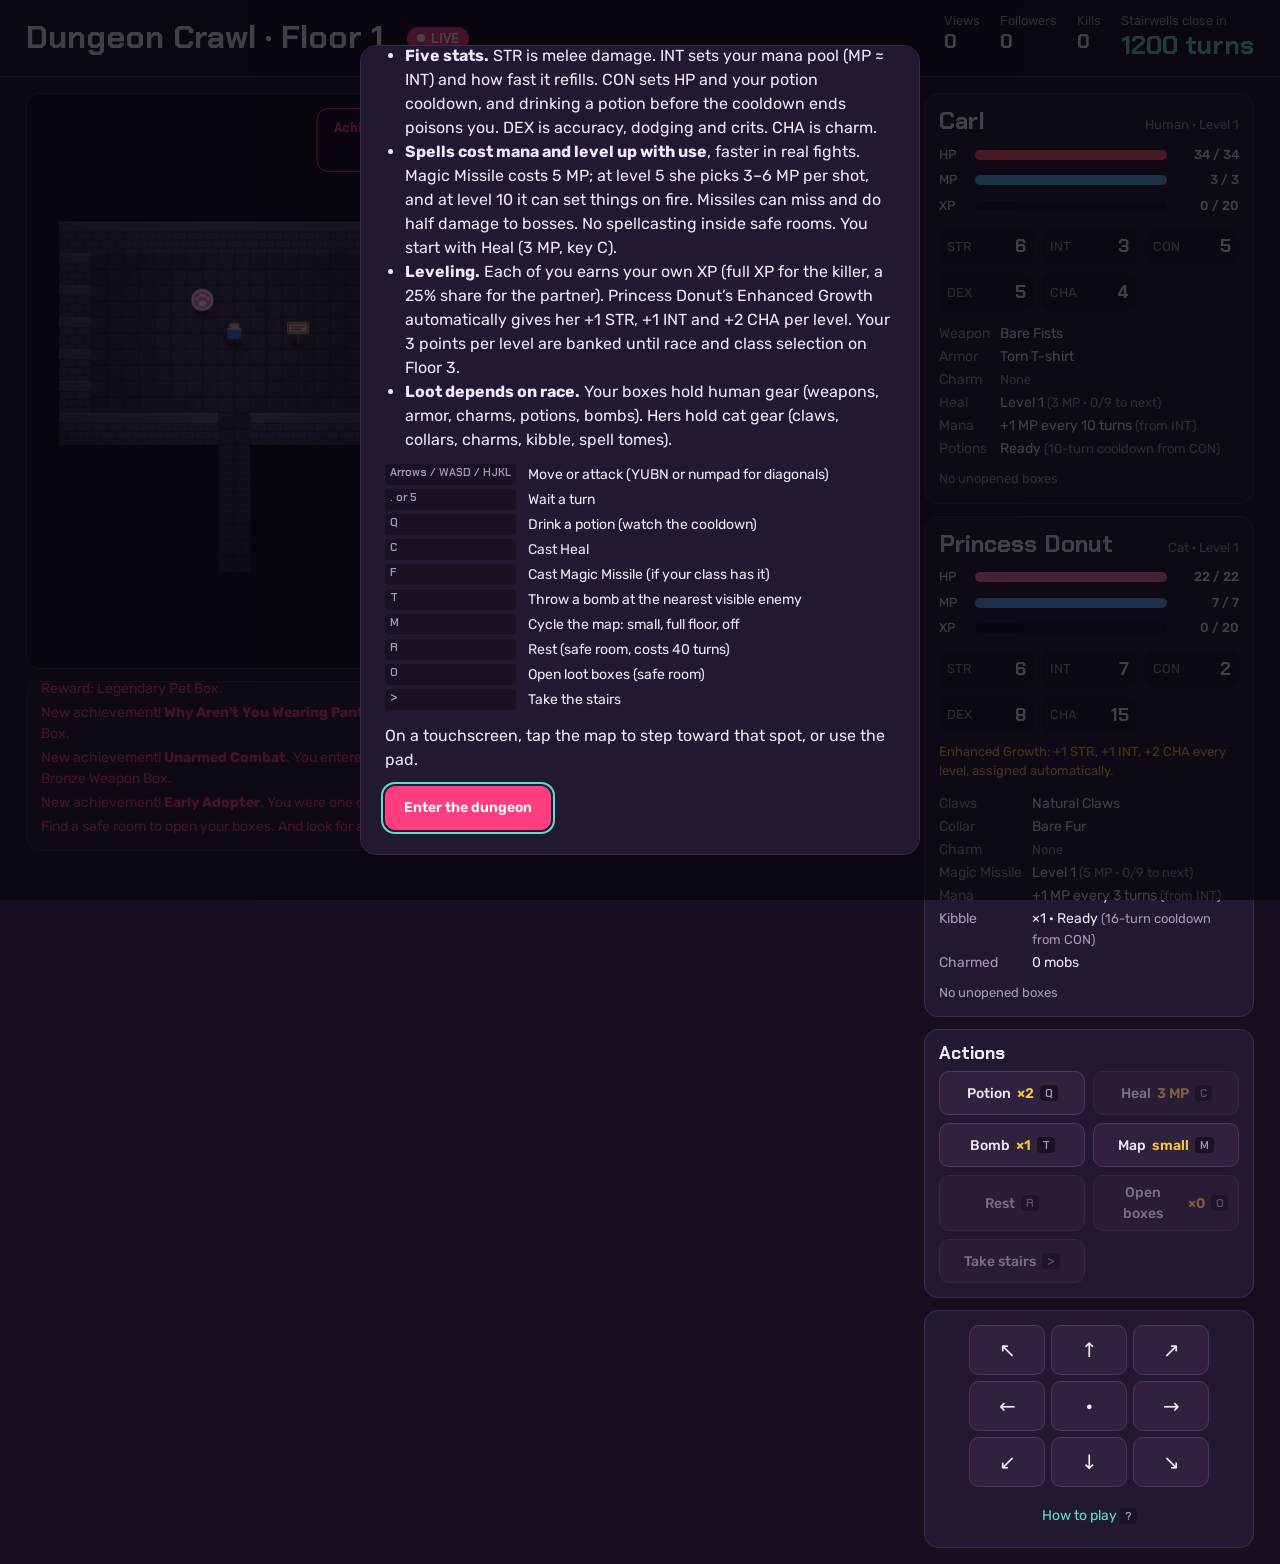
==== commit 8f44cf12: "Lair barrier: bosses can't be fought until the lair seals" ====
--- a/docs/index.html
+++ b/docs/index.html
@@ -3078,6 +3078,12 @@
   toast('Boss defeated', m.name);
 }
 // Lairs seal when a crawler walks in; nobody leaves until the boss is dead
+// A boss and its minions sit behind the lair's System barrier until the lair seals: nothing outside can hurt
+// them (melee, spells, bombs, fire, other monsters) and they don't attack out through the doorway.
+function shielded(m) {
+  const L = m.lair || (m.minionOf && m.minionOf.lair);
+  return !!L && !L.sealed && G.mobs.includes(L.boss);
+}
 function checkLair() {
   const p = G.player;
   for (const L of G.lairs) {
@@ -3397,7 +3403,7 @@
     award('pet_snack');
     return;
   }
-  const hostile = m => m.hostile && !m.charmed && !m.ally;
+  const hostile = m => m.hostile && !m.charmed && !m.ally && !shielded(m);
   const adj = G.mobs.filter(m => hostile(m) && cheb(m, pt) == 1);
   if (adj.length) {
     const m = adj.sort((a, b) => a.hp - b.hp)[0];
@@ -3586,7 +3592,7 @@
 function blast(cx, cy, d, src, color) {
   G.fx.push({ k: 'boom', x: cx, y: cy, t: performance.now(), col: color });
   for (const o of G.mobs.slice())
-    if (o !== src && Math.abs(o.x - cx) <= 1 && Math.abs(o.y - cy) <= 1) {
+    if (o !== src && Math.abs(o.x - cx) <= 1 && Math.abs(o.y - cy) <= 1 && !shielded(o)) {
       o.hp -= d;
       o.foe = o.fam !== src.fam ? src : o.foe;
       float(o.x, o.y, d, '#ffb347');
@@ -3658,6 +3664,7 @@
     hurt(t, d, cause);
     return;
   }
+  if (shielded(t) || shielded(m)) return;
   t.hp -= d;
   t.foe = m;
   t.awake = true;
@@ -3872,6 +3879,7 @@
   }
   if (m.anguish > 0) m.anguish--;
   if (m.cd > 0) m.cd--;
+  if (shielded(m)) return; // waits behind the barrier until the lair seals
   if (!m.awake && seen(m) && cheb(m, p) <= 7) {
     m.awake = true;
     tryCharm(m);
@@ -3996,6 +4004,10 @@
       p.x = nx;
       p.y = ny;
       endTurn();
+      return;
+    }
+    if (shielded(m)) {
+      log(`A shimmering System barrier fills the lair doorway. You can't touch the ${m.name} until you step inside and the lair seals.`, 'dim');
       return;
     }
     playerAttack(m);
@@ -4197,7 +4209,14 @@
   }
   const tg = G.mobs
     .filter(
-      m => m.hostile && !m.charmed && !m.ally && G.vis[idx(m.x, m.y)] && cheb(m, p) <= 7 && los(p.x, p.y, m.x, m.y),
+      m =>
+        m.hostile &&
+        !m.charmed &&
+        !m.ally &&
+        !shielded(m) &&
+        G.vis[idx(m.x, m.y)] &&
+        cheb(m, p) <= 7 &&
+        los(p.x, p.y, m.x, m.y),
     )
     .sort((a, b) => cheb(a, p) - cheb(b, p))[0];
   if (!tg) {
@@ -4222,7 +4241,14 @@
   }
   const tg = G.mobs
     .filter(
-      m => m.hostile && !m.charmed && !m.ally && G.vis[idx(m.x, m.y)] && cheb(m, p) <= 6 && los(p.x, p.y, m.x, m.y),
+      m =>
+        m.hostile &&
+        !m.charmed &&
+        !m.ally &&
+        !shielded(m) &&
+        G.vis[idx(m.x, m.y)] &&
+        cheb(m, p) <= 6 &&
+        los(p.x, p.y, m.x, m.y),
     )
     .sort((a, b) => cheb(a, p) - cheb(b, p))[0];
   if (!tg) {
@@ -4239,7 +4265,7 @@
   G.shake = reduced ? 0 : 10;
   log(`You light a bomb and lob it at the ${tg.name}. BOOM.`, 'kill');
   for (const m of G.mobs.slice())
-    if (Math.abs(m.x - cx) <= 1 && Math.abs(m.y - cy) <= 1) {
+    if (Math.abs(m.x - cx) <= 1 && Math.abs(m.y - cy) <= 1 && !shielded(m)) {
       m.hp -= d;
       m.awake = true;
       provoke(m);
